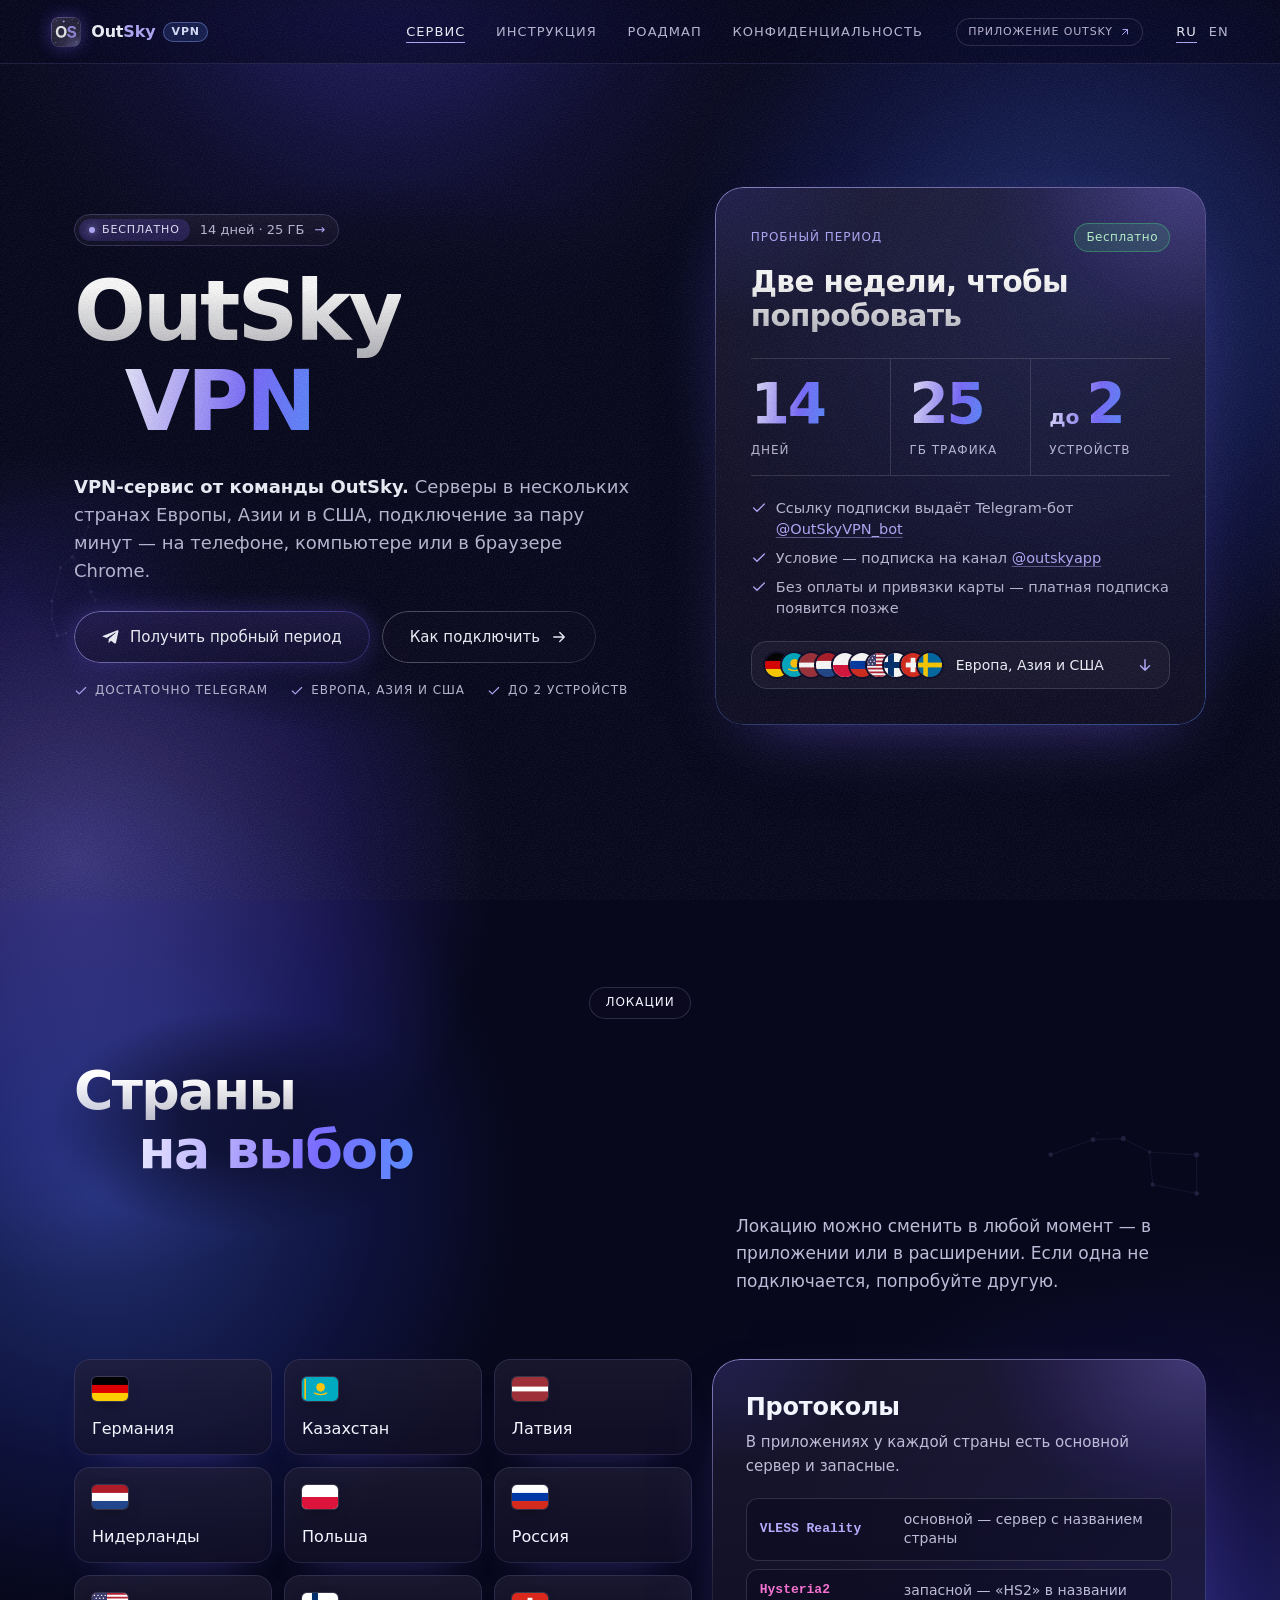
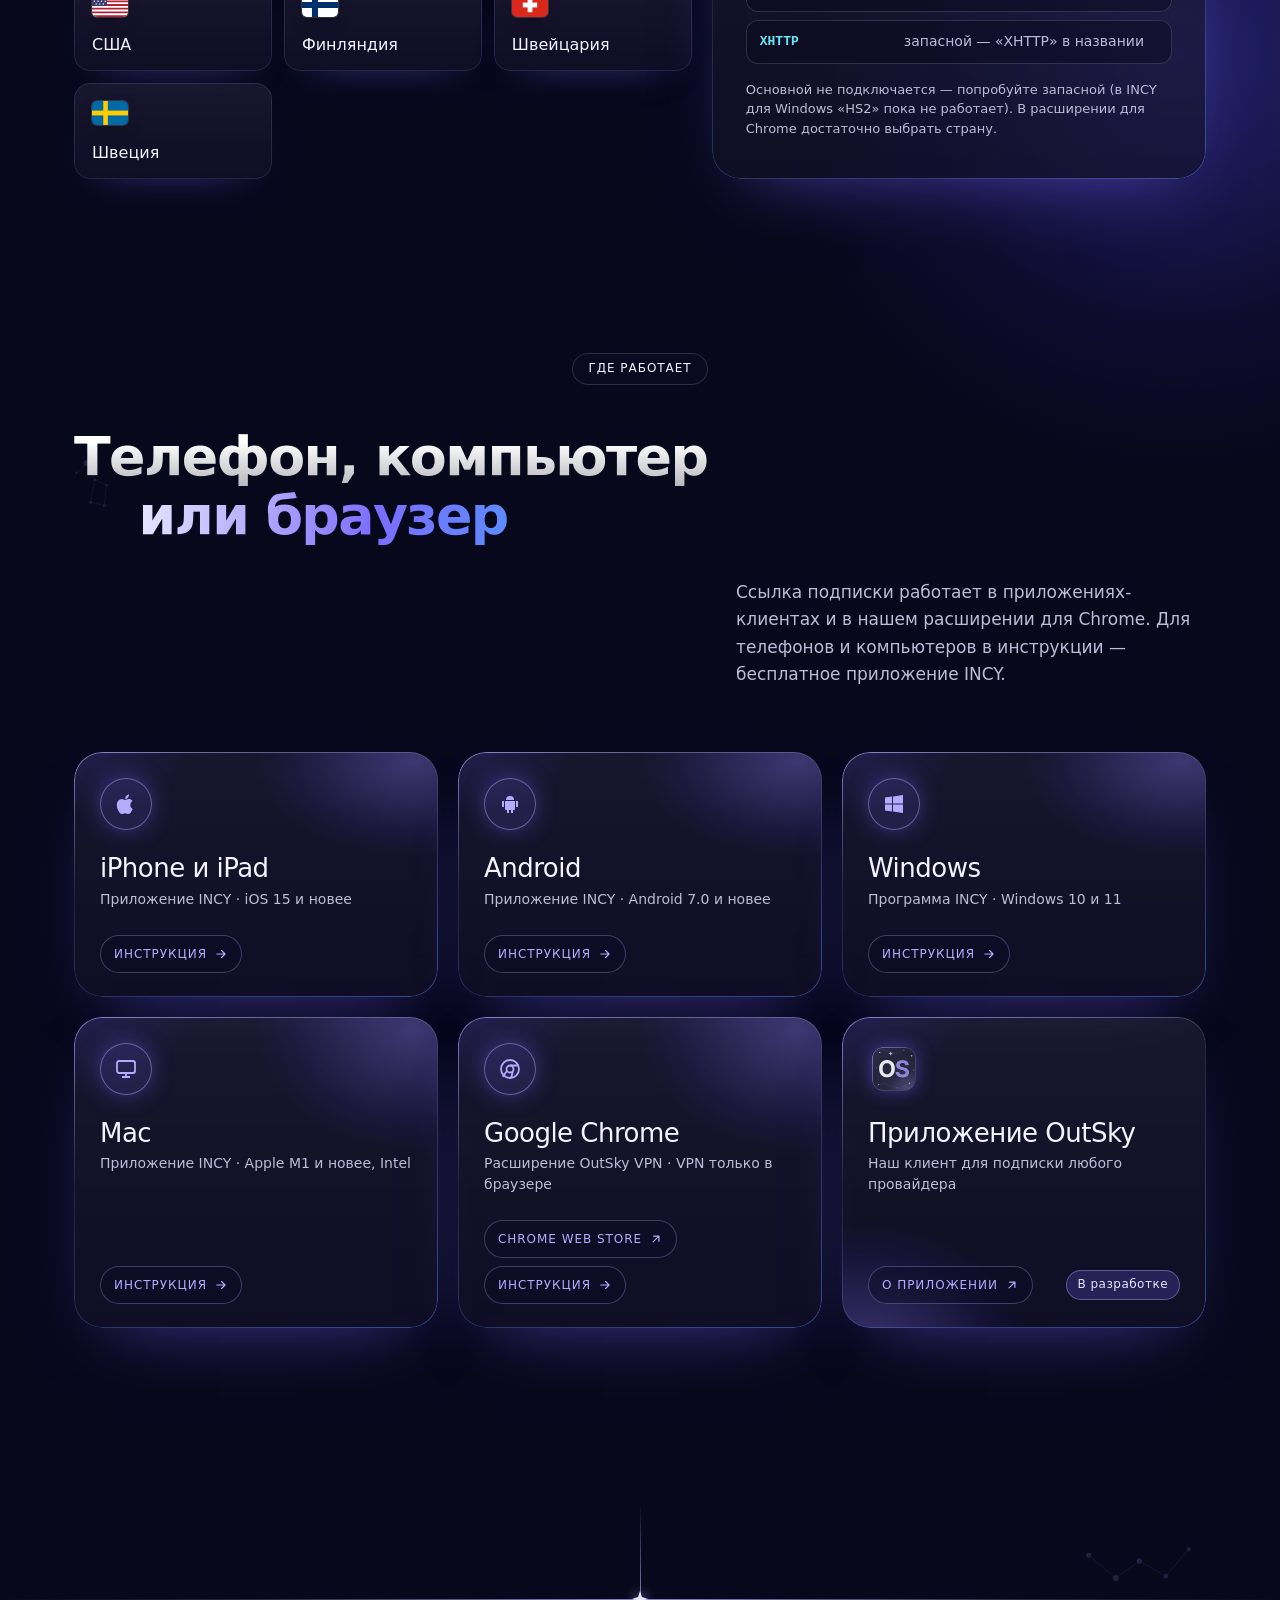
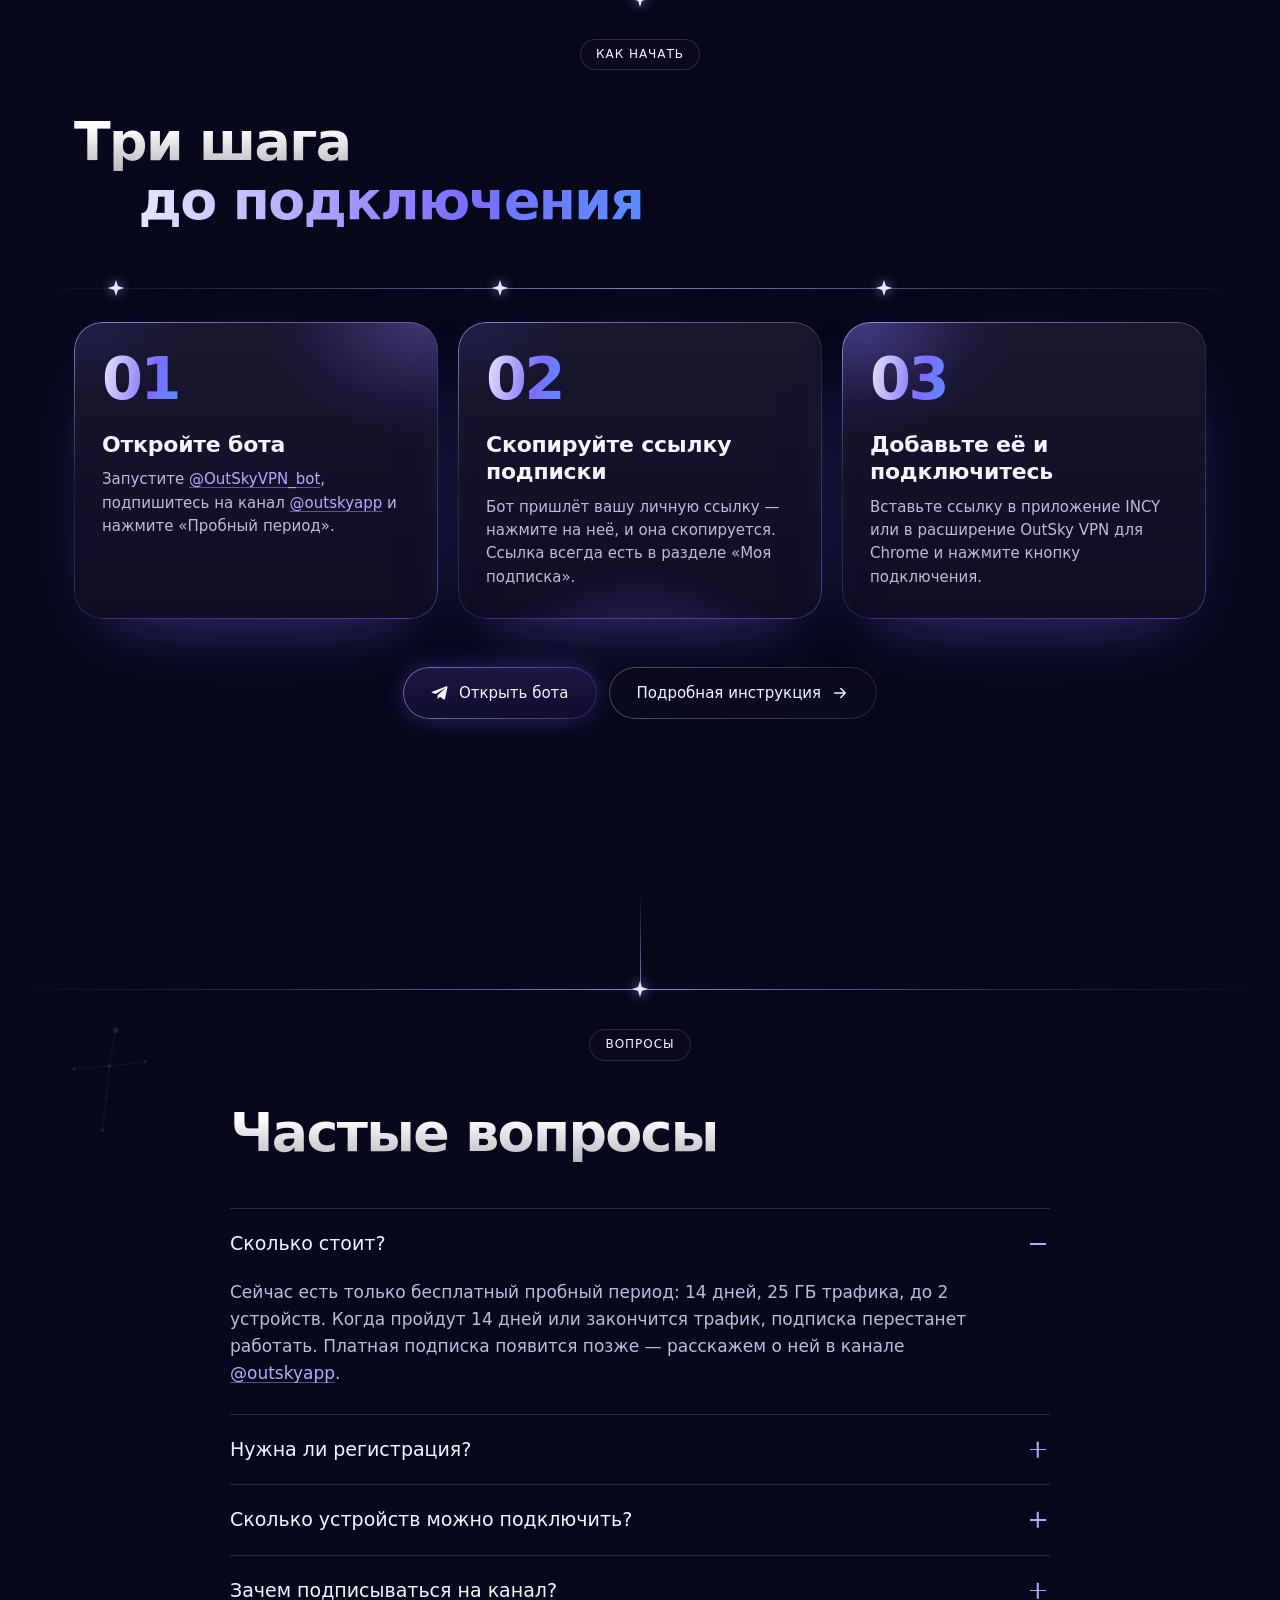
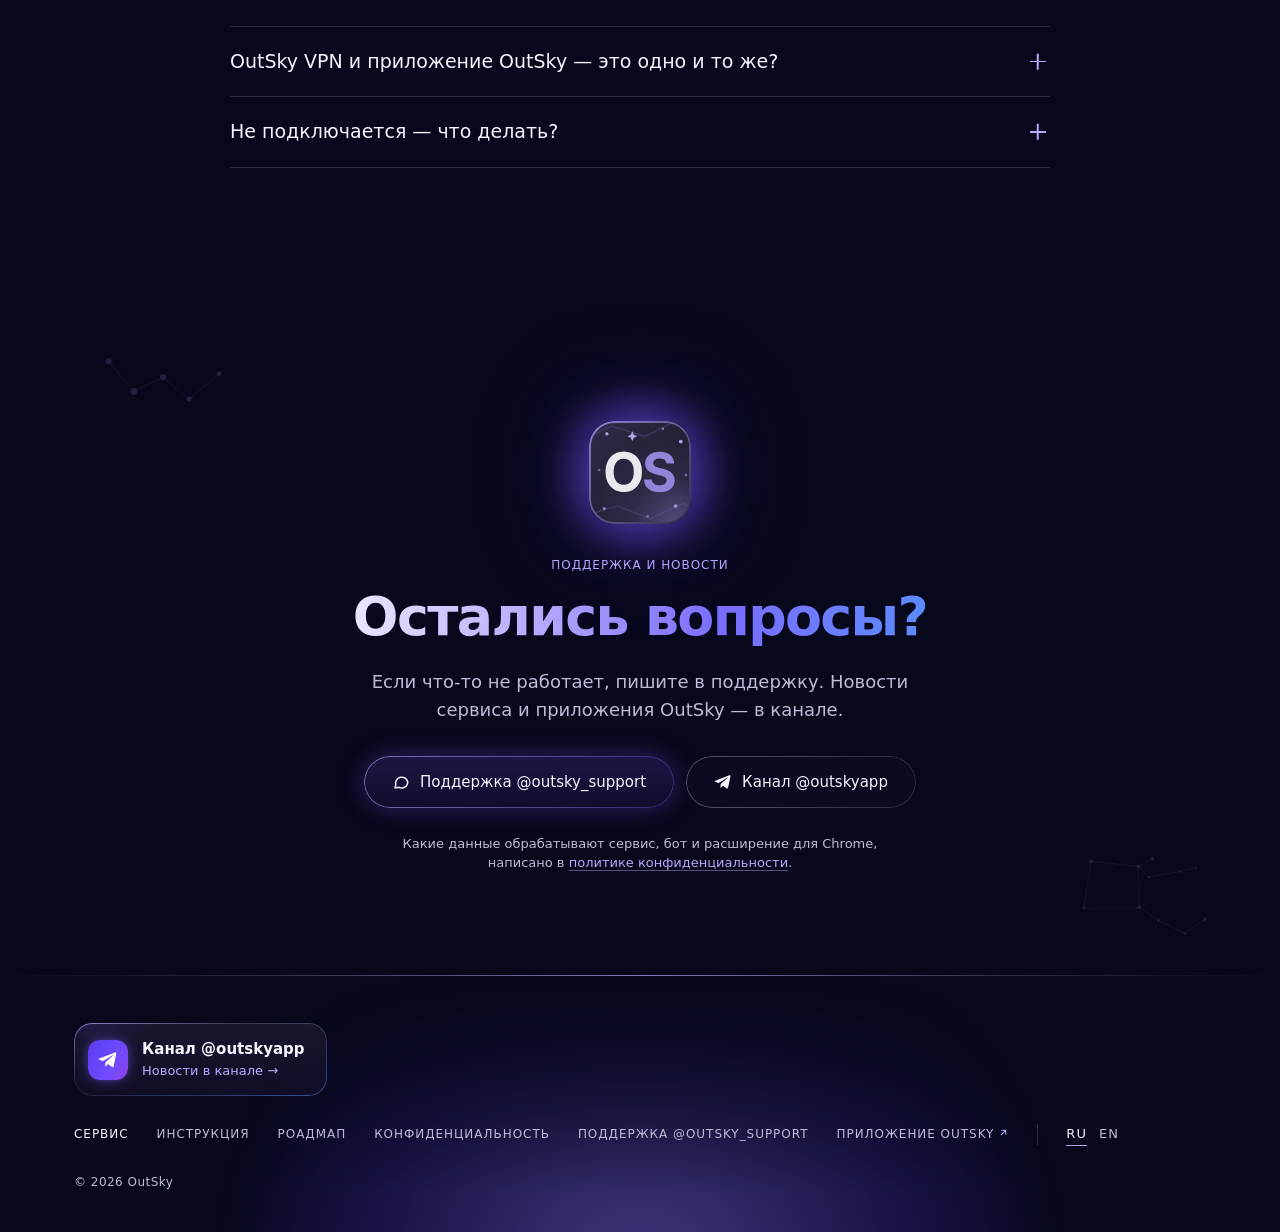
==== index.html @ 4e7a710f "Сайт OutSky VPN: сервис, инструкция, политика и роадмап Co-Authored-By: Claude Opus 5.5 <noreply@ant" ====
<!DOCTYPE html>
<html lang="ru">
<head>
<meta charset="UTF-8">
<meta name="viewport" content="width=device-width, initial-scale=1">
<title>OutSky VPN — VPN-сервис от команды OutSky</title>
<meta name="description" content="OutSky VPN — VPN-сервис от команды OutSky. Бесплатный пробный период в Telegram-боте: 14 дней, 25 ГБ, до 2 устройств. Серверы в нескольких странах Европы, Азии и в США; работает на iPhone, Android, Windows, Mac и в Chrome.">
<meta http-equiv="Content-Security-Policy" content="default-src 'self'; img-src 'self' data:; style-src 'self' 'unsafe-inline'; script-src 'self'; font-src 'self'; connect-src 'self'; base-uri 'self'; form-action 'none'">
<meta name="referrer" content="strict-origin-when-cross-origin">
<meta name="theme-color" content="#07081c">
<link rel="canonical" href="https://outsky.cc/">
<link rel="alternate" hreflang="ru" href="https://outsky.cc/">
<link rel="alternate" hreflang="en" href="https://outsky.cc/en/">
<link rel="alternate" hreflang="x-default" href="https://outsky.cc/en/">
<link rel="icon" href="/assets/img/favicon.svg" type="image/svg+xml">
<link rel="icon" href="/icon.png" type="image/png">
<link rel="apple-touch-icon" href="/icon.png">
<meta property="og:type" content="website">
<meta property="og:site_name" content="OutSky">
<meta property="og:title" content="OutSky VPN — пробный период 14 дней бесплатно">
<meta property="og:description" content="VPN-сервис от команды OutSky: серверы в нескольких странах Европы, Азии и в США; iPhone, Android, Windows, Mac и Chrome. Пробный период — в Telegram-боте.">
<meta property="og:url" content="https://outsky.cc/">
<meta property="og:image" content="https://outsky.cc/assets/img/og/og-ru.jpg">
<meta property="og:image:type" content="image/jpeg">
<meta property="og:image:width" content="1200">
<meta property="og:image:height" content="630">
<meta property="og:image:alt" content="OutSky VPN — Две недели, чтобы попробовать: 14 дней, 25 ГБ трафика, до 2 устройств">
<meta property="og:locale" content="ru_RU">
<meta property="og:locale:alternate" content="en_US">
<meta name="twitter:card" content="summary_large_image">
<link rel="preload" href="/assets/fonts/inter-cyrillic.woff2" as="font" type="font/woff2" crossorigin>
<link rel="preload" href="/assets/fonts/inter-latin.woff2" as="font" type="font/woff2" crossorigin>
<link rel="stylesheet" href="/assets/css/fonts.css">
<link rel="stylesheet" href="/assets/css/nebula.css">
<link rel="stylesheet" href="/assets/css/cc.css">
<script src="/assets/js/early.js"></script>
<script src="/assets/js/core.js" defer></script>
<script src="/assets/js/sky.js" defer></script>
<script src="/assets/js/cc.js" defer></script>
</head>
<body class="cc">
<a class="skip" href="#main">К содержимому</a>
<div class="cglow" aria-hidden="true"></div>
<div class="grain" aria-hidden="true"><i></i></div>
<!-- флаги локаций (упрощённые, декоративные) -->
<svg class="cc-sprite" aria-hidden="true" focusable="false">
  <symbol id="f-fi" viewBox="0 0 30 20"><rect width="30" height="20" fill="#fff"/><rect x="8.3" width="5" height="20" fill="#002f6c"/><rect y="7.5" width="30" height="5" fill="#002f6c"/></symbol>
  <symbol id="f-de" viewBox="0 0 30 20"><rect width="30" height="6.7" fill="#000"/><rect y="6.6" width="30" height="6.8" fill="#dd0000"/><rect y="13.3" width="30" height="6.7" fill="#ffce00"/></symbol>
  <symbol id="f-nl" viewBox="0 0 30 20"><rect width="30" height="6.7" fill="#ae1c28"/><rect y="6.6" width="30" height="6.8" fill="#fff"/><rect y="13.3" width="30" height="6.7" fill="#21468b"/></symbol>
  <symbol id="f-se" viewBox="0 0 30 20"><rect width="30" height="20" fill="#006aa7"/><rect x="9.4" width="3.8" height="20" fill="#fecc00"/><rect y="8" width="30" height="4" fill="#fecc00"/></symbol>
  <symbol id="f-lv" viewBox="0 0 30 20"><rect width="30" height="20" fill="#9e3039"/><rect y="8" width="30" height="4" fill="#fff"/></symbol>
  <symbol id="f-pl" viewBox="0 0 30 20"><rect width="30" height="20" fill="#fff"/><rect y="10" width="30" height="10" fill="#dc143c"/></symbol>
  <symbol id="f-ch" viewBox="0 0 30 20"><rect width="30" height="20" fill="#da291c"/><rect x="13" y="4" width="4" height="12" fill="#fff"/><rect x="9" y="8" width="12" height="4" fill="#fff"/></symbol>
  <symbol id="f-us" viewBox="0 0 30 20"><rect width="30" height="20" fill="#fff"/><path fill="#b22234" d="M0 0h30v1.54H0zM0 3.08h30v1.54H0zM0 6.15h30v1.54H0zM0 9.23h30v1.54H0zM0 12.31h30v1.54H0zM0 15.38h30v1.54H0zM0 18.46h30v1.54H0z"/><rect width="12.5" height="10.77" fill="#3c3b6e"/><g fill="#fff"><circle cx="2" cy="2" r=".6"/><circle cx="5" cy="2" r=".6"/><circle cx="8" cy="2" r=".6"/><circle cx="11" cy="2" r=".6"/><circle cx="3.5" cy="4.4" r=".6"/><circle cx="6.5" cy="4.4" r=".6"/><circle cx="9.5" cy="4.4" r=".6"/><circle cx="2" cy="6.8" r=".6"/><circle cx="5" cy="6.8" r=".6"/><circle cx="8" cy="6.8" r=".6"/><circle cx="11" cy="6.8" r=".6"/><circle cx="3.5" cy="9.2" r=".6"/><circle cx="6.5" cy="9.2" r=".6"/><circle cx="9.5" cy="9.2" r=".6"/></g></symbol>
  <symbol id="f-kz" viewBox="0 0 30 20"><rect width="30" height="20" fill="#00abc2"/><circle cx="15.5" cy="8.6" r="3.6" fill="#fec50c"/><path d="M10.5 13.4q5 2.6 10 0" fill="none" stroke="#fec50c" stroke-width="1.1" stroke-linecap="round"/><rect x="2" y="1.5" width="1.3" height="17" fill="#fec50c"/></symbol>
  <symbol id="f-ru" viewBox="0 0 30 20"><rect width="30" height="6.7" fill="#fff"/><rect y="6.6" width="30" height="6.8" fill="#0039a6"/><rect y="13.3" width="30" height="6.7" fill="#d52b1e"/></symbol>
</svg>

<!-- ===== шапка: знак + «OutSky VPN», страницы сервиса, ссылка на сайт приложения, язык ===== -->
<header class="hd" id="hd">
  <span class="hd-frost" aria-hidden="true"></span>
  <a class="logo" href="/" aria-label="OutSky VPN — на главную"><img class="mark" src="/assets/img/favicon.svg" alt="" width="30" height="30"><span class="word">Out<b>Sky</b><i class="cc-vpn">VPN</i></span></a>
  <nav class="hd-nav" aria-label="Главное меню">
    <a href="/" aria-current="page">Сервис</a><a href="/guide/">Инструкция</a><a href="/roadmap/">Роадмап</a><a href="/privacy.html#ru">Конфиденциальность</a>
  </nav>
  <a class="cc-app" href="https://outsky.app/">Приложение OutSky<svg viewBox="0 0 24 24" fill="none" stroke="currentColor" stroke-width="2" stroke-linecap="round" stroke-linejoin="round" aria-hidden="true"><path d="M7 17 17 7M8 7h9v9"/></svg></a>
  <div class="lang" role="group" aria-label="Язык"><a class="on" href="/" hreflang="ru" aria-current="true">RU</a><a href="/en/" hreflang="en" lang="en">EN</a></div>
  <button class="menu-btn" type="button" popovertarget="menu"><span>Меню</span><i aria-hidden="true"></i></button>
  <a class="menu-btn menu-fb" href="#links"><span>Меню</span><i aria-hidden="true"></i></a>
</header>
<nav class="menu" id="menu" popover aria-label="Меню">
  <div class="neb" aria-hidden="true"><i class="tr el"></i><i class="bl ind"></i></div>
  <ol class="menu-list">
    <li><a href="/" aria-current="page"><span class="ix" aria-hidden="true">(01)</span>Сервис</a></li>
    <li><a href="/guide/"><span class="ix" aria-hidden="true">(02)</span>Инструкция</a></li>
    <li><a href="/roadmap/"><span class="ix" aria-hidden="true">(03)</span>Роадмап</a></li>
    <li><a href="/privacy.html#ru"><span class="ix" aria-hidden="true">(04)</span>Конфиденциальность</a></li>
    <li><a href="https://outsky.app/"><span class="ix" aria-hidden="true">(05)</span>Приложение OutSky<svg class="cc-ext" viewBox="0 0 24 24" fill="none" stroke="currentColor" stroke-width="2" stroke-linecap="round" stroke-linejoin="round" aria-hidden="true"><path d="M7 17 17 7M8 7h9v9"/></svg></a></li>
  </ol>
  <div class="lang" role="group" aria-label="Язык"><a class="on" href="/" hreflang="ru" aria-current="true">RU</a><a href="/en/" hreflang="en" lang="en">EN</a></div>
</nav>

<main id="main">
<!-- Список стран — в «Локациях» (.vp-cn); флаги в карточке пробного периода (.vp-fs) — те же страны в том же порядке. -->

<!-- ===== 1. первый экран: слева текст, справа карточка пробного периода ===== -->
<section class="sec-top vp-top" data-live aria-labelledby="t-h">
  <div class="neb" aria-hidden="true"><i class="tr el"></i><i class="bl"></i><i class="tl ind"></i></div>
  <svg class="cst vp-c-per" viewBox="-4 -4 56 108" aria-hidden="true"><use href="/assets/img/constellations.svg#per"/></svg>
  <div class="wrap vp-hero">
    <div class="vp-txt">
      <div class="hole">
        <a class="tag" href="#trial"><span class="dot">Бесплатно</span><span>14 дней · 25 ГБ</span><span class="ar" aria-hidden="true">→</span></a>
        <h1 class="h1" id="t-h"><span class="ln" style="--i:0">OutSky</span> <span class="ln l2 acc" style="--i:1">VPN</span></h1>
      </div>
      <div class="hole vp-txt-b">
        <p class="lead"><b>VPN-сервис от команды OutSky.</b> Серверы в нескольких странах Европы, Азии и в США, подключение за пару минут — на телефоне, компьютере или в браузере Chrome.</p>
        <div class="ctas">
          <a class="pill pill-main" href="https://t.me/OutSkyVPN_bot"><span class="comet" aria-hidden="true"><i></i></span><svg viewBox="0 0 24 24" fill="currentColor" aria-hidden="true"><path d="M21.9 4.6 18.7 19.7c-.2 1-.9 1.3-1.8.8l-4.9-3.6-2.4 2.3c-.3.3-.5.5-1 .5l.4-5 9-8.2c.4-.4-.1-.6-.6-.2L6.3 13.3l-4.8-1.5c-1-.3-1-1 .2-1.5l18.8-7.2c.9-.3 1.6.2 1.4 1.5z"/></svg><span>Получить пробный период</span></a>
          <a class="pill pill-line" href="/guide/"><span class="comet" aria-hidden="true"><i></i></span><span>Как подключить</span><svg class="arr" viewBox="0 0 24 24" fill="none" stroke="currentColor" stroke-width="1.8" stroke-linecap="round" stroke-linejoin="round" aria-hidden="true"><path d="M5 12h14M13 6l6 6-6 6"/></svg></a>
        </div>
        <ul class="checks">
          <li><svg viewBox="0 0 24 24" fill="none" stroke="currentColor" stroke-width="2" stroke-linecap="round" stroke-linejoin="round" aria-hidden="true"><path d="M20 6 9 17l-5-5"/></svg>Достаточно Telegram</li>
          <li><svg viewBox="0 0 24 24" fill="none" stroke="currentColor" stroke-width="2" stroke-linecap="round" stroke-linejoin="round" aria-hidden="true"><path d="M20 6 9 17l-5-5"/></svg>Европа, Азия и США</li>
          <li><svg viewBox="0 0 24 24" fill="none" stroke="currentColor" stroke-width="2" stroke-linecap="round" stroke-linejoin="round" aria-hidden="true"><path d="M20 6 9 17l-5-5"/></svg>До 2 устройств</li>
        </ul>
      </div>
    </div>

    <!-- карточка пробного периода: стекло, цифры крупно, условия, флаги -->
    <section class="pane vp-trial" id="trial" aria-labelledby="trial-h">
      <div class="vp-tr-top"><span class="micro">Пробный период</span><span class="st av">Бесплатно</span></div>
      <h2 id="trial-h">Две недели, чтобы попробовать</h2>
      <div class="vp-nums">
        <div><b>14</b><span>дней</span></div>
        <div><b>25</b><span>ГБ трафика</span></div>
        <div><b><small>до </small>2</b><span>устройств</span></div>
      </div>
      <ul class="mini">
        <li><svg viewBox="0 0 24 24" fill="none" stroke="currentColor" stroke-width="2" stroke-linecap="round" aria-hidden="true"><path d="M20 6 9 17l-5-5"/></svg><span>Ссылку подписки выдаёт Telegram-бот <a href="https://t.me/OutSkyVPN_bot">@OutSkyVPN_bot</a></span></li>
        <li><svg viewBox="0 0 24 24" fill="none" stroke="currentColor" stroke-width="2" stroke-linecap="round" aria-hidden="true"><path d="M20 6 9 17l-5-5"/></svg><span>Условие — подписка на канал <a href="https://t.me/outskyapp">@outskyapp</a></span></li>
        <li><svg viewBox="0 0 24 24" fill="none" stroke="currentColor" stroke-width="2" stroke-linecap="round" aria-hidden="true"><path d="M20 6 9 17l-5-5"/></svg><span>Без оплаты и привязки карты&nbsp;— платная подписка появится позже</span></li>
      </ul>
      <a class="vp-flags" href="#locations"><span class="vp-fs" aria-hidden="true"><i><svg viewBox="0 0 30 20" preserveAspectRatio="xMidYMid slice"><use href="#f-de"/></svg></i><i><svg viewBox="0 0 30 20" preserveAspectRatio="xMidYMid slice"><use href="#f-kz"/></svg></i><i><svg viewBox="0 0 30 20" preserveAspectRatio="xMidYMid slice"><use href="#f-lv"/></svg></i><i><svg viewBox="0 0 30 20" preserveAspectRatio="xMidYMid slice"><use href="#f-nl"/></svg></i><i><svg viewBox="0 0 30 20" preserveAspectRatio="xMidYMid slice"><use href="#f-pl"/></svg></i><i><svg viewBox="0 0 30 20" preserveAspectRatio="xMidYMid slice"><use href="#f-ru"/></svg></i><i><svg viewBox="0 0 30 20" preserveAspectRatio="xMidYMid slice"><use href="#f-us"/></svg></i><i><svg viewBox="0 0 30 20" preserveAspectRatio="xMidYMid slice"><use href="#f-fi"/></svg></i><i><svg viewBox="0 0 30 20" preserveAspectRatio="xMidYMid slice"><use href="#f-ch"/></svg></i><i><svg viewBox="0 0 30 20" preserveAspectRatio="xMidYMid slice"><use href="#f-se"/></svg></i></span><span class="vp-fl-t">Европа, Азия и США</span><svg class="vp-fl-a" viewBox="0 0 24 24" fill="none" stroke="currentColor" stroke-width="2" stroke-linecap="round" stroke-linejoin="round" aria-hidden="true"><path d="M12 5v14M6 13l6 6 6-6"/></svg></a>
    </section>
  </div>
</section>

<!-- ===== 2. локации: страны стеклянными плитками, справа — протоколы ===== -->
<section class="sec vp-loc" id="locations" data-live aria-labelledby="loc-h">
  <div class="neb" aria-hidden="true"><i class="tl el"></i><i class="br ind"></i></div>
  <svg class="cst vp-c-ursa" viewBox="-6 6 156 66" aria-hidden="true"><use href="/assets/img/constellations.svg#ursa"/></svg>
  <div class="wrap sh">
    <span class="kick rv">Локации</span>
    <h2 class="h2 wr rv hole" id="loc-h"><span class="ln" style="--i:0">Страны</span> <span class="ln l2 acc" style="--i:1">на выбор</span></h2>
    <p class="sh-p rv hole">Локацию можно сменить в любой момент — в приложении или в расширении. Если одна не подключается, попробуйте другую.</p>
  </div>
  <div class="wrap vp-loc-in">
    <ul class="vp-cn" aria-label="Страны">
      <li class="rv" style="--i:0"><svg viewBox="0 0 30 20" aria-hidden="true"><use href="#f-de"/></svg>Германия</li>
      <li class="rv" style="--i:1"><svg viewBox="0 0 30 20" aria-hidden="true"><use href="#f-kz"/></svg>Казахстан</li>
      <li class="rv" style="--i:2"><svg viewBox="0 0 30 20" aria-hidden="true"><use href="#f-lv"/></svg>Латвия</li>
      <li class="rv" style="--i:3"><svg viewBox="0 0 30 20" aria-hidden="true"><use href="#f-nl"/></svg>Нидерланды</li>
      <li class="rv" style="--i:4"><svg viewBox="0 0 30 20" aria-hidden="true"><use href="#f-pl"/></svg>Польша</li>
      <li class="rv" style="--i:5"><svg viewBox="0 0 30 20" aria-hidden="true"><use href="#f-ru"/></svg>Россия</li>
      <li class="rv" style="--i:6"><svg viewBox="0 0 30 20" aria-hidden="true"><use href="#f-us"/></svg>США</li>
      <li class="rv" style="--i:7"><svg viewBox="0 0 30 20" aria-hidden="true"><use href="#f-fi"/></svg>Финляндия</li>
      <li class="rv" style="--i:8"><svg viewBox="0 0 30 20" aria-hidden="true"><use href="#f-ch"/></svg>Швейцария</li>
      <li class="rv" style="--i:9"><svg viewBox="0 0 30 20" aria-hidden="true"><use href="#f-se"/></svg>Швеция</li>
    </ul>
    <div class="pane vp-proto rv" style="--gx:90%; --gy:8%">
      <h3>Протоколы</h3>
      <p>В приложениях у каждой страны есть основной сервер и запасные.</p>
      <ul class="vp-prows">
        <li><code class="p-vl">VLESS Reality</code><span>основной — сервер с названием страны</span></li>
        <li><code class="p-hy">Hysteria2</code><span>запасной — «HS2» в названии</span></li>
        <li><code class="p-xh">XHTTP</code><span>запасной — «XHTTP» в названии</span></li>
      </ul>
      <p class="fnote">Основной не подключается — попробуйте запасной (в INCY для Windows «HS2» пока не работает). В расширении для Chrome достаточно выбрать страну.</p>
    </div>
  </div>
</section>

<!-- ===== 3. где работает: устройства стеклянными карточками (система посетителя — с меткой, cc.js) ===== -->
<section class="sec vp-dev" id="devices" data-live aria-labelledby="dev-h">
  <div class="neb" aria-hidden="true"><i class="tr"></i><i class="bl el"></i></div>
  <svg class="cst vp-c-lyra" viewBox="-6 -6 40 52" aria-hidden="true"><use href="/assets/img/constellations.svg#lyra"/></svg>
  <div class="wrap sh">
    <span class="kick rv">Где работает</span>
    <h2 class="h2 wr rv hole" id="dev-h"><span class="ln" style="--i:0">Телефон, компьютер</span> <span class="ln l2 acc" style="--i:1">или браузер</span></h2>
    <p class="sh-p rv hole">Ссылка подписки работает в приложениях-клиентах и в нашем расширении для Chrome. Для телефонов и компьютеров в инструкции — бесплатное приложение INCY.</p>
  </div>
  <div class="wrap">
    <ul class="vp-pl">
      <li class="pane rv" style="--i:0" data-os="ios"><span class="vp-pi"><svg viewBox="0 0 24 24" fill="currentColor" aria-hidden="true"><path d="M16.4 12.6c0-2.4 2-3.6 2.1-3.7-1.2-1.7-3-1.9-3.6-1.9-1.5-.2-3 .9-3.8.9-.8 0-2-.9-3.3-.9-1.7 0-3.2 1-4.1 2.5-1.8 3-.5 7.5 1.2 10 .8 1.2 1.8 2.6 3.1 2.5 1.2 0 1.7-.8 3.2-.8s1.9.8 3.2.8c1.3 0 2.2-1.2 3-2.4.9-1.4 1.3-2.7 1.3-2.8 0 0-2.4-.9-2.4-3.6zM14 5.4c.7-.8 1.1-1.9 1-3-1 0-2.1.7-2.8 1.5-.6.7-1.2 1.8-1 2.9 1.1.1 2.1-.6 2.8-1.4z"/></svg></span>
        <h3>iPhone и iPad</h3><p>Приложение INCY · iOS 15 и новее</p>
        <div class="vp-acts"><a href="/guide/#iphone">Инструкция<svg viewBox="0 0 24 24" fill="none" stroke="currentColor" stroke-width="2" stroke-linecap="round" stroke-linejoin="round" aria-hidden="true"><path d="M5 12h14M13 6l6 6-6 6"/></svg></a></div></li>
      <li class="pane rv" style="--i:1" data-os="android"><span class="vp-pi"><svg viewBox="0 0 24 24" fill="currentColor" aria-hidden="true"><path d="M7 9h10v8a1 1 0 0 1-1 1h-1v3h-2v-3h-2v3H9v-3H8a1 1 0 0 1-1-1zM4 9h2v6H4zm14 0h2v6h-2zM8 8a4 4 0 0 1 8 0z"/></svg></span>
        <h3>Android</h3><p>Приложение INCY · Android 7.0 и новее</p>
        <div class="vp-acts"><a href="/guide/#android">Инструкция<svg viewBox="0 0 24 24" fill="none" stroke="currentColor" stroke-width="2" stroke-linecap="round" stroke-linejoin="round" aria-hidden="true"><path d="M5 12h14M13 6l6 6-6 6"/></svg></a></div></li>
      <li class="pane rv" style="--i:2" data-os="windows"><span class="vp-pi"><svg viewBox="0 0 24 24" fill="currentColor" aria-hidden="true"><path d="M3 5.5 10 4.5v7H3zM11 4.4 21 3v8.5H11zM3 12.5h7v7l-7-1zM11 12.5h10V21l-10-1.4z"/></svg></span>
        <h3>Windows</h3><p>Программа INCY · Windows 10 и 11</p>
        <div class="vp-acts"><a href="/guide/#windows">Инструкция<svg viewBox="0 0 24 24" fill="none" stroke="currentColor" stroke-width="2" stroke-linecap="round" stroke-linejoin="round" aria-hidden="true"><path d="M5 12h14M13 6l6 6-6 6"/></svg></a></div></li>
      <li class="pane rv" style="--i:3" data-os="mac"><span class="vp-pi"><svg viewBox="0 0 24 24" fill="none" stroke="currentColor" stroke-width="1.8" aria-hidden="true"><rect x="3" y="4" width="18" height="12" rx="2"/><path d="M8 20h8M12 16v4"/></svg></span>
        <h3>Mac</h3><p>Приложение INCY · Apple M1 и новее, Intel</p>
        <div class="vp-acts"><a href="/guide/#mac">Инструкция<svg viewBox="0 0 24 24" fill="none" stroke="currentColor" stroke-width="2" stroke-linecap="round" stroke-linejoin="round" aria-hidden="true"><path d="M5 12h14M13 6l6 6-6 6"/></svg></a></div></li>
      <li class="pane rv" style="--i:4" data-os="browser"><span class="vp-pi"><svg viewBox="0 0 24 24" fill="none" stroke="currentColor" stroke-width="1.8" aria-hidden="true"><circle cx="12" cy="12" r="9"/><circle cx="12" cy="12" r="3.5"/><path d="M12 8.5h8.5M9 14l-4.3 5.6M15 14l-1.8 6.6"/></svg></span>
        <h3>Google Chrome</h3><p>Расширение OutSky VPN · VPN только в браузере</p>
        <div class="vp-acts"><a href="https://chromewebstore.google.com/detail/outsky-vpn/aacogocimaopagjjfhgmaefgbcmbjhci">Chrome Web Store<svg viewBox="0 0 24 24" fill="none" stroke="currentColor" stroke-width="2" stroke-linecap="round" stroke-linejoin="round" aria-hidden="true"><path d="M7 17 17 7M8 7h9v9"/></svg></a><a href="/guide/#chrome">Инструкция<svg viewBox="0 0 24 24" fill="none" stroke="currentColor" stroke-width="2" stroke-linecap="round" stroke-linejoin="round" aria-hidden="true"><path d="M5 12h14M13 6l6 6-6 6"/></svg></a></div></li>
      <li class="pane rv vp-osk" style="--i:5; --gx:14%; --gy:96%"><span class="vp-pi vp-pi-osk" aria-hidden="true"><img src="/assets/img/favicon.svg" alt="" width="44" height="44"></span>
        <h3>Приложение OutSky</h3><p>Наш клиент для подписки любого провайдера</p>
        <div class="vp-acts"><a href="https://outsky.app/">О приложении<svg viewBox="0 0 24 24" fill="none" stroke="currentColor" stroke-width="2" stroke-linecap="round" stroke-linejoin="round" aria-hidden="true"><path d="M7 17 17 7M8 7h9v9"/></svg></a><span class="st dev">В разработке</span></div></li>
    </ul>
  </div>
</section>

<!-- ===== 4. как начать: три шага по «линии горизонта» со звёздами ===== -->
<section class="sec vp-start" id="start" data-live aria-labelledby="st-h">
  <div class="neb" aria-hidden="true"><i class="tl ind"></i><i class="br el"></i></div>
  <div class="ritual rv" aria-hidden="true"><i class="r-v"></i><i class="r-h"></i><svg class="r-star" viewBox="0 0 16 16"><path d="M8 0l1.9 6.1L16 8l-6.1 1.9L8 16l-1.9-6.1L0 8l6.1-1.9z"/></svg></div>
  <svg class="cst vp-c-cass" viewBox="-6 2 92 40" aria-hidden="true"><use href="/assets/img/constellations.svg#cass"/></svg>
  <div class="wrap sh">
    <span class="kick rv">Как начать</span>
    <h2 class="h2 wr rv hole" id="st-h"><span class="ln" style="--i:0">Три шага</span> <span class="ln l2 acc" style="--i:1">до подключения</span></h2>
  </div>
  <div class="wrap">
    <ol class="vp-steps">
      <li class="rv" style="--i:0"><svg class="vp-star" viewBox="0 0 16 16" aria-hidden="true"><path d="M8 0l1.9 6.1L16 8l-6.1 1.9L8 16l-1.9-6.1L0 8l6.1-1.9z"/></svg>
        <div class="pane" style="--gx:88%; --gy:8%"><span class="vp-sn" aria-hidden="true">01</span><h3>Откройте бота</h3>
        <p>Запустите <a href="https://t.me/OutSkyVPN_bot">@OutSkyVPN_bot</a>, подпишитесь на канал <a href="https://t.me/outskyapp">@outskyapp</a> и нажмите «Пробный период».</p></div></li>
      <li class="rv" style="--i:1"><svg class="vp-star" viewBox="0 0 16 16" aria-hidden="true"><path d="M8 0l1.9 6.1L16 8l-6.1 1.9L8 16l-1.9-6.1L0 8l6.1-1.9z"/></svg>
        <div class="pane" style="--gx:50%; --gy:108%"><span class="vp-sn" aria-hidden="true">02</span><h3>Скопируйте ссылку подписки</h3>
        <p>Бот пришлёт вашу личную ссылку — нажмите на неё, и она скопируется. Ссылка всегда есть в разделе «Моя подписка».</p></div></li>
      <li class="rv" style="--i:2"><svg class="vp-star" viewBox="0 0 16 16" aria-hidden="true"><path d="M8 0l1.9 6.1L16 8l-6.1 1.9L8 16l-1.9-6.1L0 8l6.1-1.9z"/></svg>
        <div class="pane" style="--gx:12%; --gy:8%"><span class="vp-sn" aria-hidden="true">03</span><h3>Добавьте её и подключитесь</h3>
        <p>Вставьте ссылку в приложение INCY или в расширение OutSky VPN для Chrome и нажмите кнопку подключения.</p></div></li>
    </ol>
    <div class="ctas vp-st-cta rv">
      <a class="pill pill-main" href="https://t.me/OutSkyVPN_bot"><span class="comet" aria-hidden="true"><i></i></span><svg viewBox="0 0 24 24" fill="currentColor" aria-hidden="true"><path d="M21.9 4.6 18.7 19.7c-.2 1-.9 1.3-1.8.8l-4.9-3.6-2.4 2.3c-.3.3-.5.5-1 .5l.4-5 9-8.2c.4-.4-.1-.6-.6-.2L6.3 13.3l-4.8-1.5c-1-.3-1-1 .2-1.5l18.8-7.2c.9-.3 1.6.2 1.4 1.5z"/></svg><span>Открыть бота</span></a>
      <a class="pill pill-line" href="/guide/"><span class="comet" aria-hidden="true"><i></i></span><span>Подробная инструкция</span><svg class="arr" viewBox="0 0 24 24" fill="none" stroke="currentColor" stroke-width="1.8" stroke-linecap="round" stroke-linejoin="round" aria-hidden="true"><path d="M5 12h14M13 6l6 6-6 6"/></svg></a>
    </div>
  </div>
</section>

<!-- ===== 5. вопросы ===== -->
<section class="sec faq" id="faq" data-live aria-labelledby="q-h">
  <div class="neb" aria-hidden="true"><i class="bl"></i><i class="tr el"></i></div>
  <div class="ritual rv" aria-hidden="true"><i class="r-v"></i><i class="r-h"></i><svg class="r-star" viewBox="0 0 16 16"><path d="M8 0l1.9 6.1L16 8l-6.1 1.9L8 16l-1.9-6.1L0 8l6.1-1.9z"/></svg></div>
  <svg class="cst c-cygnus" viewBox="-4 -6 86 104" aria-hidden="true"><use href="/assets/img/constellations.svg#cygnus"/></svg>
  <svg class="cst c-dra" viewBox="-4 -4 128 118" aria-hidden="true"><use href="/assets/img/constellations.svg#dra"/></svg>
  <div class="wrap faq-in">
    <span class="kick rv">Вопросы</span>
    <h2 class="h2 wr rv hole" id="q-h"><span class="ln" style="--i:0">Частые вопросы</span></h2>
    <div class="faq-list">
      <details open><summary>Сколько стоит?</summary><p>Сейчас есть только бесплатный пробный период: 14 дней, 25 ГБ трафика, до 2 устройств. Когда пройдут 14 дней или закончится трафик, подписка перестанет работать. Платная подписка появится позже — расскажем о ней в канале <a href="https://t.me/outskyapp">@outskyapp</a>.</p></details>
      <details><summary>Нужна ли регистрация?</summary><p>Отдельная регистрация не нужна — достаточно Telegram. Ссылку подписки выдаёт бот <a href="https://t.me/OutSkyVPN_bot">@OutSkyVPN_bot</a>.</p></details>
      <details><summary>Сколько устройств можно подключить?</summary><p>До двух — например, телефон и компьютер. Каждое VPN-приложение на устройстве считается отдельно. На пробном периоде подписка работает только в VPN-приложениях, которые передают идентификатор устройства, — например, INCY и Happ. Освободить место можно в боте («Моя подписка» → «Устройства», сброс — раз в сутки) или через <a href="https://t.me/outsky_support">@outsky_support</a>.</p></details>
      <details><summary>Зачем подписываться на канал?</summary><p>Это условие пробного периода. В канале <a href="https://t.me/outskyapp">@outskyapp</a> — новости сервиса и приложения OutSky.</p></details>
      <details><summary>OutSky VPN и приложение OutSky — это одно и то же?</summary><p>Нет. OutSky VPN — сервис: серверы и подписка. Приложение OutSky — отдельный бесплатный клиент для подписки любого провайдера, оно в разработке. Пользоваться сервисом можно уже сейчас — через INCY или расширение для Chrome.</p></details>
      <details><summary>Не подключается — что делать?</summary><p>Выберите другой сервер или локацию. Не помогло — напишите в поддержку <a href="https://t.me/outsky_support">@outsky_support</a>: какое у вас устройство и что видно на экране, лучше со скриншотом.</p></details>
    </div>
  </div>
</section>

<!-- ===== 6. финал: поддержка и новости (знак, заголовок, две пилюли) ===== -->
<section class="fin vp-fin" id="support" data-live aria-labelledby="sup-h">
  <div class="neb" aria-hidden="true"><i class="bl ind"></i><i class="bc el"></i><i class="br"></i></div>
  <svg class="cst c-cass2" viewBox="-6 2 92 40" aria-hidden="true"><use href="/assets/img/constellations.svg#cass"/></svg>
  <svg class="cst c-peg" viewBox="-4 -4 128 87" aria-hidden="true"><use href="/assets/img/constellations.svg#peg"/></svg>
  <div class="wrap">
    <span class="fin-mark rv" aria-hidden="true"><img src="/assets/img/favicon.svg" alt="" width="132" height="132"></span>
    <p class="micro rv vp-fin-k">Поддержка и новости</p>
    <h2 class="h2 wr rv" id="sup-h"><span class="ln acc" style="--i:0">Остались вопросы?</span></h2>
    <p class="vp-fin-p rv">Если что-то не работает, пишите в поддержку. Новости сервиса и приложения OutSky — в канале.</p>
    <div class="ctas rv">
      <a class="pill pill-main" href="https://t.me/outsky_support"><span class="comet" aria-hidden="true"><i></i></span><svg viewBox="0 0 24 24" fill="none" stroke="currentColor" stroke-width="2" stroke-linecap="round" stroke-linejoin="round" aria-hidden="true"><path d="M21 12a8 8 0 0 1-11.6 7.1L4 20l1-4.6A8 8 0 1 1 21 12z"/></svg><span>Поддержка @outsky_support</span></a>
      <a class="pill pill-line" href="https://t.me/outskyapp"><span class="comet" aria-hidden="true"><i></i></span><svg viewBox="0 0 24 24" fill="currentColor" aria-hidden="true"><path d="M21.9 4.6 18.7 19.7c-.2 1-.9 1.3-1.8.8l-4.9-3.6-2.4 2.3c-.3.3-.5.5-1 .5l.4-5 9-8.2c.4-.4-.1-.6-.6-.2L6.3 13.3l-4.8-1.5c-1-.3-1-1 .2-1.5l18.8-7.2c.9-.3 1.6.2 1.4 1.5z"/></svg><span>Канал @outskyapp</span></a>
    </div>
    <p class="fnote rv vp-fin-n">Какие данные обрабатывают сервис, бот и расширение для Chrome, написано в <a href="/privacy.html#ru">политике конфиденциальности</a>.</p>
  </div>
</section>
</main>

<footer class="ft" id="links">
  <div class="neb" aria-hidden="true"><i class="bc"></i></div>
  <div class="wrap ft-in">
    <a class="tg-card pane" href="https://t.me/outskyapp"><span class="ic" aria-hidden="true"><svg viewBox="0 0 24 24" fill="currentColor"><path d="M21.9 4.6 18.7 19.7c-.2 1-.9 1.3-1.8.8l-4.9-3.6-2.4 2.3c-.3.3-.5.5-1 .5l.4-5 9-8.2c.4-.4-.1-.6-.6-.2L6.3 13.3l-4.8-1.5c-1-.3-1-1 .2-1.5l18.8-7.2c.9-.3 1.6.2 1.4 1.5z"/></svg></span><span><b>Канал @outskyapp</b><small>Новости в канале →</small></span></a>
    <div class="ft-row">
      <nav class="ft-nav" aria-label="Ссылки"><a href="/" aria-current="page">Сервис</a><a href="/guide/">Инструкция</a><a href="/roadmap/">Роадмап</a><a href="/privacy.html#ru">Конфиденциальность</a><a href="https://t.me/outsky_support">Поддержка @outsky_support</a><a href="https://outsky.app/">Приложение OutSky<svg viewBox="0 0 24 24" fill="none" stroke="currentColor" stroke-width="2.2" stroke-linecap="round" stroke-linejoin="round" aria-hidden="true"><path d="M7 17 17 7M8 7h9v9"/></svg></a></nav>
      <div class="lang ft-lang" role="group" aria-label="Язык"><a class="on" href="/" hreflang="ru" aria-current="true">RU</a><a href="/en/" hreflang="en" lang="en">EN</a></div>
    </div>
    <div class="ft-c">© 2026 OutSky</div>
  </div>
</footer>
</body>
</html>
---- assets/css/fonts.css ----
/* cyrillic-ext */
@font-face {
  font-family: 'Inter';
  font-style: normal;
  font-weight: 300 800;
  font-display: swap;
  src: url(../fonts/inter-cyrillic-ext.woff2) format('woff2');
  unicode-range: U+0460-052F, U+1C80-1C8A, U+20B4, U+2DE0-2DFF, U+A640-A69F, U+FE2E-FE2F;
}
/* cyrillic */
@font-face {
  font-family: 'Inter';
  font-style: normal;
  font-weight: 300 800;
  font-display: swap;
  src: url(../fonts/inter-cyrillic.woff2) format('woff2');
  unicode-range: U+0301, U+0400-045F, U+0490-0491, U+04B0-04B1, U+2116;
}
/* latin-ext */
@font-face {
  font-family: 'Inter';
  font-style: normal;
  font-weight: 300 800;
  font-display: swap;
  src: url(../fonts/inter-latin-ext.woff2) format('woff2');
  unicode-range: U+0100-02BA, U+02BD-02C5, U+02C7-02CC, U+02CE-02D7, U+02DD-02FF, U+0304, U+0308, U+0329, U+1D00-1DBF, U+1E00-1E9F, U+1EF2-1EFF, U+2020, U+20A0-20AB, U+20AD-20C4, U+2113, U+2C60-2C7F, U+A720-A7FF;
}
/* latin */
@font-face {
  font-family: 'Inter';
  font-style: normal;
  font-weight: 300 800;
  font-display: swap;
  src: url(../fonts/inter-latin.woff2) format('woff2');
  unicode-range: U+0000-00FF, U+0131, U+0152-0153, U+02BB-02BC, U+02C6, U+02DA, U+02DC, U+0304, U+0308, U+0329, U+2000-206F, U+20AC, U+2122, U+2191, U+2193, U+2212, U+2215, U+FEFF, U+FFFD;
}
---- assets/css/nebula.css ----
/* outsky.app — общая основа страниц в концепции «Туманность»: токены, база и типографика, фон (зерно, свечение у курсора,
   созвездия, туманности), стекло, пилюли, метки, шапка и меню, заголовки секций, FAQ, финал и подвал, режимы.
   Порядок подключения: fonts.css → nebula.css → (app-ui.css — только где есть макет приложения) → CSS страницы (home.css у главной).
   Шрифт Inter — /assets/css/fonts.css (начертания 300–800). Поведение — core.js и sky.js. */
:root{
  --ok:#4ADE80; --warn:#FACC15; --err:#F87171;
  --r-sm:12px; --r-md:16px; --r-xl:28px; --r-pill:999px;
  --wrap:1180px; --gutter:clamp(16px,4vw,24px); --sec-y:clamp(96px,11vw,160px); --header-h:64px;
  --z-header:50; --z-grain:60; --z-menu:100;
  --e-out:cubic-bezier(.17,.25,.30,1);    /* появления */
  --e-mech:cubic-bezier(.7,0,.3,1);       /* переключатели */
  --e-expo:cubic-bezier(.16,1,.3,1);      /* вход сцены */
  --e-film:cubic-bezier(.2,.7,.2,1);      /* «кино»: проявления 1.0–1.4s */
  --d-xs:.15s; --d-s:.3s; --d-m:.5s; --d-l:.8s; --st-card:.06s;
  --font:"Inter","Inter Fallback",system-ui,-apple-system,"Segoe UI",sans-serif;
  --mono:ui-monospace,"Cascadia Code","SF Mono",Consolas,monospace;   /* своего моно-файла нет — системный */
  --ink:#07081C; --text:#F3F5FE; --text-2:#BEBBD8; --hair:rgb(255 255 255/.14); --lav:#B5ABFC; --violet:#7B61FF;
  --grad-text:linear-gradient(100deg,#e7e5fe 0%,#b5abfc 35%,#7b61ff 70%,#a24bf0 100%);   /* акцентная строка */
  --grad-glass:linear-gradient(#fff 22.5%,rgb(255 255 255/.7));                           /* «стеклянная» строка */
  --hg:clamp(16px,4vw,56px);                 /* поля первого экрана и шапки */
  --glass:linear-gradient(rgb(255 255 255/.06),rgb(255 255 255/.02)),rgb(13 11 36/.62);
  --edge:linear-gradient(160deg,rgb(181 171 252/.7),rgb(255 255 255/.07) 38%,rgb(123 97 255/.5));
  --mask-ring:linear-gradient(#000 0 0) content-box,linear-gradient(#000 0 0);
}
/* против CLS при подмене шрифта (на Android Arial нет — там системный фолбэк) */
@font-face{ font-family:"Inter Fallback"; src:local("Arial"); size-adjust:107.4%; ascent-override:90.2%; descent-override:22.48%; line-gap-override:0% }

*,*::before,*::after{box-sizing:border-box}
html{-webkit-text-size-adjust:100%; text-size-adjust:100%; background:var(--ink); color-scheme:dark}
body{margin:0; font-family:var(--font); -webkit-font-smoothing:antialiased; overflow-x:clip; background:var(--ink); color:var(--text); font-size:17px; line-height:1.6}
img,svg{max-width:100%}
a{color:inherit}
button{font:inherit; color:inherit}
:focus-visible{outline:2px solid #B5ABFC; outline-offset:3px}
::selection{background:rgb(123 97 255/.45); color:#fff}
/* «К содержимому» (и «Пропустить» перед закреплённой колодой главной) — видны только в фокусе */
.skip{position:absolute; left:var(--gutter); top:8px; z-index:var(--z-menu); padding:10px 16px; border-radius:var(--r-pill);
  background:#120D2B; color:#F3F5FE; text-decoration:none; transform:translateY(-200%)}
.skip:focus{transform:none}
.wrap{max-width:var(--wrap); margin:0 auto; padding:0 var(--gutter)}
.sec{position:relative; isolation:isolate; overflow-x:clip; padding:calc(var(--sec-y) * .62) 0}   /* clip не ломает sticky */
/* первый экран внутренней страницы: отступ под закреплённую шапку, как у .hero главной (home.css) */
.sec-top{position:relative; isolation:isolate; overflow-x:clip; padding:calc(var(--header-h) + clamp(18px,4.2vh,44px)) 0 clamp(56px,7vw,96px)}

/* появления: начальные «скрытые» состояния — только с JS, без ?shot и без reduced-motion (core.js ставит .is-in) */
@media (prefers-reduced-motion:no-preference){
  html.js:not(.shot) .rv{opacity:0; transform:translateY(16px); transition:opacity var(--d-l) var(--e-out), transform var(--d-l) var(--e-out); transition-delay:calc(var(--i,0) * var(--st-card))}
  html.js:not(.shot) .rv.is-in{opacity:1; transform:none}
}
/* закреплённые сцены (core.js, [data-track]): только с html.pin (≥1100×680, JS, без RM и ?shot) — иначе обычный поток */
html:not(.pin) [data-track]{height:auto !important}
html:not(.pin) [data-track] > .pin-frame{position:static; height:auto}

/* зерно: SVG feTurbulence поверх всего, еле заметное; тайл сдвигается раз в .4 с — только мышь и ≥981px */
.grain{position:fixed; inset:0; z-index:var(--z-grain); pointer-events:none; overflow:hidden}
.grain i{position:absolute; inset:-64px; opacity:.065; mix-blend-mode:lighten;
  background:url("data:image/svg+xml,%3Csvg xmlns='http://www.w3.org/2000/svg' width='128' height='128'%3E%3Cfilter id='n' color-interpolation-filters='sRGB'%3E%3CfeTurbulence type='fractalNoise' baseFrequency='.85' numOctaves='2' stitchTiles='stitch'/%3E%3CfeColorMatrix values='1.6 0 0 0 -.55 1.6 0 0 0 -.55 1.6 0 0 0 -.55 0 0 0 0 1'/%3E%3C/filter%3E%3Crect width='128' height='128' filter='url(%23n)'/%3E%3C/svg%3E") 0 0/128px 128px}
@media (prefers-reduced-motion:no-preference) and (hover:hover) and (pointer:fine) and (min-width:981px){
  html.js:not(.shot) .grain i{animation:grain-calm 1.6s steps(1,end) infinite}
}
@keyframes grain-calm{0%{transform:translate(0,0)} 25%{transform:translate(-23px,17px)} 50%{transform:translate(31px,-9px)} 75%{transform:translate(-11px,-29px)}}
@media (max-width:980px){ .grain i{mix-blend-mode:normal; opacity:.028} }
@media (max-width:420px){ .grain{display:none} }

/* свечение у курсора: один слой под секциями (туманности и «дыры» его приглушают), двигается только transform; включает sky.js (html.cg) */
.cglow{display:none; position:fixed; left:0; top:0; z-index:0; width:960px; height:960px; margin:-480px 0 0 -480px; border-radius:50%; pointer-events:none; opacity:0;
  background:radial-gradient(closest-side,rgb(141 66 232/.19),rgb(123 97 255/.1) 18%,rgb(123 97 255/.045) 44%,rgb(123 97 255/.016) 70%,transparent);
  visibility:hidden; transition:opacity .6s var(--e-out),visibility 0s .6s; will-change:transform}
@media (hover:hover) and (pointer:fine) and (prefers-reduced-motion:no-preference){ html.cg:not(.shot) .cglow{display:block} }
.cglow.on{opacity:1; visibility:visible; transition:opacity .6s var(--e-out)}

/* созвездия на фоне (/assets/img/constellations.svg): еле видимые, только в пустых полях (не под текстом и кнопками),
   не больше двух на экран 1440×900. По умолчанию скрыты: место, размер, поворот, яркость и ширины, с которых видно, —
   класс места на странице (здесь — для FAQ и финала, остальные главной — в home.css) */
.cst{position:absolute; z-index:-1; pointer-events:none; color:#B5ABFC; opacity:.16; overflow:visible; height:auto; display:none}
.c-cygnus{left:calc((100% - 868px) / 4 - 46px); top:20%; width:92px; rotate:10deg; opacity:.15}        /* FAQ: посреди левого поля, ниже линии-горизонта (Лебедь) */
.c-dra{right:calc((100% - 868px) / 4 - 65px); top:52%; width:130px; rotate:-6deg; opacity:.14}         /* FAQ: посреди правого поля (Дракон) */
.c-cass2{left:7%; top:clamp(24px,8vw,120px); width:clamp(96px,10vw,140px); rotate:5deg; opacity:.15}    /* финал: верхнее поле слева */
.c-peg{right:6%; bottom:clamp(20px,3vw,40px); width:clamp(110px,10vw,150px); rotate:-4deg; opacity:.14} /* финал: низ справа, над горизонтом (Пегас) */
.c-cass2{display:block}
@media (min-width:700px){ .c-peg{display:block} }
@media (min-width:1240px){ .c-cygnus{display:block} }
@media (min-width:1320px){ .c-dra{display:block} }

/* туманности: пятна не режутся по высоте секции — свет перетекает без полос; низ режет main{overflow:clip} (sticky работает) */
main{overflow:clip}
.neb{position:absolute; inset:0; overflow-x:clip; z-index:-1; pointer-events:none}
.neb i{position:absolute; width:clamp(560px,88vw,1300px); aspect-ratio:1; border-radius:50%; translate:-50% -50%;
  background:radial-gradient(closest-side,rgb(142 123 255/.42),rgb(75 54 201/.24) 48%,transparent 74%)}
.neb i.ind{background:radial-gradient(closest-side,rgb(74 70 216/.44),rgb(31 23 96/.28) 48%,transparent 74%)}
.neb i.mag{background:radial-gradient(closest-side,rgb(141 66 232/.38),rgb(91 59 239/.2) 48%,transparent 74%)}   /* пурпур края залитой кнопки приложения */
.neb .tr{left:86%; top:16%} .neb .tl{left:12%; top:16%} .neb .br{left:88%; top:84%} .neb .bl{left:10%; top:84%}
.neb .bc{left:50%; top:96%; width:70vw} .neb .tr2{left:62%; top:4%; width:52vw}
/* свет разгорается при входе */
@media (prefers-reduced-motion:no-preference){
  html.js:not(.shot) [data-live] > .neb i{opacity:0; transition:opacity 1.6s var(--e-out)}
  html.js:not(.shot) [data-live].is-live > .neb i{opacity:1}
}
/* дрейф: ≥980px, .is-live */
@media (prefers-reduced-motion:no-preference) and (min-width:980px){
  html.js:not(.shot) .is-live > .neb i{animation:drift 34s ease-in-out infinite alternate}
  html.js:not(.shot) .is-live > .neb i:nth-child(2){animation-duration:40s; animation-delay:-14s}
  html.js:not(.shot) .is-live > .neb i:nth-child(3){animation:none}
}
@keyframes drift{from{transform:translate(-3vw,-2vh) scale(1)} to{transform:translate(3vw,2vh) scale(1.06)}}
@media (max-width:980px){ .neb i{width:140vw} .neb i:nth-child(3){display:none} }

/* «дыра»: под абзацем свет ≤ .30 */
.hole{position:relative; isolation:isolate}
.hole::before{content:""; position:absolute; inset:-16% -10%; z-index:-1; pointer-events:none;
  background:radial-gradient(closest-side,rgb(7 8 28/.82) 40%,transparent)}

/* стекло */
.pane{position:relative; isolation:isolate; overflow:hidden; border-radius:var(--r-xl); background:var(--glass);
  box-shadow:inset 0 1px 0 rgb(255 255 255/.08),0 28px 70px -38px rgb(123 97 255/.6)}   /* блик сверху и неоновая тень снизу */
.pane::before{content:""; position:absolute; inset:-10%; z-index:-1; pointer-events:none; transition:opacity .6s var(--e-out);
  background:radial-gradient(50% 44% at var(--gx,85%) var(--gy,90%),rgb(142 123 255/var(--ga,.32)),rgb(91 59 239/.08) 55%,transparent 72%),
             radial-gradient(35% 30% at 10% 8%,rgb(74 70 216/.18),transparent 70%)}
.pane::after{content:""; position:absolute; inset:0; border-radius:inherit; padding:1px; pointer-events:none; background:var(--edge);
  -webkit-mask:var(--mask-ring); -webkit-mask-composite:xor; mask:var(--mask-ring); mask-composite:exclude}

/* пилюли и комета */
.pill{--pl:var(--pl0,28px); position:relative; isolation:isolate; display:inline-flex; align-items:center; gap:10px; min-height:52px; padding:0 28px 0 var(--pl);
  border-radius:var(--r-pill); color:var(--text); text-decoration:none; font-size:15px; font-weight:500; line-height:1.2; background:rgb(13 11 36/.55);
  transition:transform var(--d-xs) var(--e-out),padding var(--d-l) var(--e-out),box-shadow var(--d-m) var(--e-out)}
.pill>svg{width:18px; height:18px; flex-shrink:0}
.pill::after{content:""; position:absolute; inset:0; border-radius:inherit; padding:1px; pointer-events:none;
  background:linear-gradient(90deg,rgb(255 255 255/.30),rgb(255 255 255/.14));
  -webkit-mask:var(--mask-ring); -webkit-mask-composite:xor; mask:var(--mask-ring); mask-composite:exclude}
.pill-main{background:linear-gradient(rgb(123 97 255/.16),rgb(123 97 255/.05)),rgb(13 11 36/.6); box-shadow:0 0 24px rgb(123 97 255/.30)}
.pill-main::after{background:linear-gradient(90deg,rgb(181 171 252/.6),rgb(123 97 255/.35))}
.pill:active{transform:scale(.98)}
.pill .arr{transition:transform var(--d-l) var(--e-out)}
.comet{position:absolute; inset:0; border-radius:inherit; padding:1.5px; overflow:hidden; opacity:0; pointer-events:none; transition:opacity var(--d-m) var(--e-out);
  -webkit-mask:var(--mask-ring); -webkit-mask-composite:xor; mask:var(--mask-ring); mask-composite:exclude}
.comet i{position:absolute; left:50%; top:50%; width:150%; aspect-ratio:1; translate:-50% -50%;
  background:conic-gradient(transparent 0,#7B61FF 5%,#fff 10%,#7B61FF 15%,transparent 20%)}
@media (hover:hover) and (pointer:fine){
  .pill:hover .comet{opacity:1; animation:none}
  .pill-main:hover{box-shadow:0 0 32px rgb(123 97 255/.42)}
  .pill-line:hover{--pl:calc(var(--pl0,28px) + 12px)}
  .pill-line:hover .arr{transform:translateX(4px)}
}
.pill:focus-visible .comet{opacity:1; animation:none}
@media (prefers-reduced-motion:no-preference){
  .comet i{animation:spin 4.5s linear infinite paused}
  .pill:hover .comet i,.pill:focus-visible .comet i{animation-play-state:running}
}
@keyframes spin{to{rotate:1turn}}
@media (max-width:759px){ .pill{min-height:48px; padding-right:22px; --pl:22px} }

/* микро-капс: метки и ссылки */
.kick{display:table; margin:0 auto 44px; padding:8px 16px; border-radius:var(--r-pill); font-size:12px; font-weight:500; line-height:1.3; letter-spacing:.08em; text-transform:uppercase;
  color:var(--text); background:rgb(13 11 36/.6); box-shadow:inset 0 0 0 1px var(--hair)}
.micro{margin:0; font-size:12px; font-weight:500; letter-spacing:.08em; text-transform:uppercase; color:var(--lav)}

/* шапка: закреплена всегда, под ней матовая полоса в цвет фона и волосяная линия снизу */
.hd{position:fixed; top:0; left:0; right:0; z-index:var(--z-header); height:var(--header-h); display:flex; align-items:center; gap:clamp(16px,2.6vw,36px);
  padding:0 var(--hg)}
.hd-frost{position:absolute; inset:0; z-index:-1; background:rgb(7 8 28/.9); border-bottom:1px solid rgb(181 171 252/.14)}
@supports ((backdrop-filter:blur(1px)) or (-webkit-backdrop-filter:blur(1px))){
  .hd-frost{background:rgb(7 8 28/.62); -webkit-backdrop-filter:blur(14px) saturate(140%); backdrop-filter:blur(14px) saturate(140%)}
}
/* якоря не прячутся под шапкой */
[id]{scroll-margin-top:calc(var(--header-h) + 16px)}
/* и фокус с клавиатуры (Shift+Tab вверх) не прячется под шапкой; внутри превью приложения — свои списки, их не трогаем */
:where(a,button,summary,[tabindex]):not(.os-ui *){scroll-margin-top:calc(var(--header-h) + 16px)}
@media (prefers-reduced-motion:no-preference){ html{scroll-behavior:smooth} }
.logo{display:flex; align-items:center; gap:10px; text-decoration:none; color:var(--text); flex-shrink:0}
.logo .mark{display:block; width:30px; height:30px; border-radius:8px; box-shadow:0 0 16px rgb(123 97 255/.4)}
.word{font-weight:700; font-size:16px; letter-spacing:-.01em} .word b{color:var(--lav); font-weight:700}
.hd-nav{display:flex; align-items:center; gap:clamp(18px,2.4vw,32px); margin-left:auto}
.hd-nav a,.lang a{font-size:13px; font-weight:500; letter-spacing:.08em; text-transform:uppercase; color:var(--text-2); text-decoration:none; transition:color var(--d-s)}
.hd-nav a:hover,.lang a:hover{color:var(--text)}
.hd-nav .vpn i{font-style:normal; font-size:10px; letter-spacing:.06em; margin-left:7px; padding:1px 7px; border-radius:var(--r-pill); color:var(--lav); box-shadow:inset 0 0 0 1px rgb(181 171 252/.35); vertical-align:2px}
.lang{display:flex; gap:12px}
.lang a.on{color:var(--text); box-shadow:0 1px 0 var(--lav)}
/* текущая страница — aria-current="page" на ссылке шапки, меню и подвала (у главной таких ссылок нет) */
.hd-nav a[aria-current=page]{color:var(--text); box-shadow:0 1px 0 var(--lav)}
.menu-btn{display:none; margin-left:auto; align-items:center; gap:10px; height:40px; padding:0 18px; border:0; border-radius:var(--r-pill); cursor:pointer; text-decoration:none;
  background:rgb(13 11 36/.6); box-shadow:inset 0 0 0 1px var(--hair); color:var(--text); font-size:12px; font-weight:500; letter-spacing:.08em; text-transform:uppercase}
.menu-btn i{position:relative; width:16px; height:6px; border-block:1.5px solid currentColor; transition:transform var(--d-s) var(--e-out)}
body:has(#menu:popover-open) .menu-btn i{transform:scaleY(.25)}
@media (max-width:980px){
  .hd-nav,.hd>.lang{display:none}
  @supports selector(:popover-open){ .menu-btn:not(.menu-fb){display:inline-flex} }
  @supports not selector(:popover-open){ .menu-fb{display:inline-flex} }
}
@supports not selector(:popover-open){ #menu{display:none} }
/* меню под шапкой: кнопка видна и закрывает его */
#menu{inset:var(--header-h) 0 0; width:auto; height:auto; max-width:none; max-height:none; margin:0; border:0; padding:32px var(--hg) 40px;
  background:var(--ink); color:var(--text); overflow:auto; overscroll-behavior:contain}
#menu:popover-open{display:flex; flex-direction:column; justify-content:space-between; gap:32px}
#menu .neb{position:fixed; inset:var(--header-h) 0 0}
.menu-list{margin:0; padding:0; list-style:none}
.menu-list a{display:flex; align-items:baseline; gap:14px; padding:10px 0; font-size:clamp(26px,9vw,40px); line-height:1.1; font-weight:300; letter-spacing:-.02em; text-transform:uppercase;
  color:var(--text); text-decoration:none; border-bottom:1px solid var(--hair)}
.menu-list .ix{font-size:12px; font-weight:500; letter-spacing:.04em; color:var(--lav); font-variant-numeric:tabular-nums}
.menu-list a i{font-style:normal; font-size:12px; letter-spacing:.08em; color:var(--lav); align-self:center}
.menu-list a[aria-current=page]{color:var(--lav)}
#menu .lang a{font-size:15px}

/* первый экран: метка-ссылка, h1, вводный абзац, кнопки, галочки (раскладку сцены страница задаёт сама) */
.tag{display:inline-flex; align-items:center; flex-wrap:wrap; gap:6px 10px; padding:5px 14px 5px 5px; border-radius:var(--r-pill); text-decoration:none; color:var(--text-2); font-size:13px; line-height:1.3;
  background:var(--glass); box-shadow:inset 0 0 0 1px rgb(181 171 252/.22)}
.tag .dot{display:inline-flex; align-items:center; gap:7px; padding:4px 10px; border-radius:var(--r-pill); background:rgb(123 97 255/.2); color:#E7E5FE;
  font-size:11px; font-weight:500; letter-spacing:.08em; text-transform:uppercase}
.tag .dot::before{content:""; width:6px; height:6px; border-radius:50%; background:var(--lav); box-shadow:0 0 8px var(--lav)}
.tag .ar{color:var(--lav); transition:transform var(--d-s) var(--e-out)}
.tag:hover .ar{transform:translateX(3px)}
/* заголовки: Inter 700, обычный регистр; строка — «стекло», акцентная — --grad-text; «лесенка» — сдвигом */
.h1{margin:22px 0 0; font-weight:700; font-size:clamp(40px,5vw,72px); line-height:1.02; letter-spacing:-.035em; color:var(--text)}
.h1 .ln{display:block; width:fit-content; padding-bottom:.04em; background:var(--grad-glass); -webkit-background-clip:text; background-clip:text; color:transparent}
.h1 .l2{margin-left:.6em}
.h1 .l3{margin-left:1.2em; background:var(--grad-text); -webkit-background-clip:text; background-clip:text}
.h1 .acc{background:var(--grad-text); -webkit-background-clip:text; background-clip:text}   /* акцентная строка без «лесенки» (внутренние страницы) */
/* h1: с .2, не с нуля (LCP); на ≤980px без анимации */
@media (prefers-reduced-motion:no-preference) and (min-width:981px){
  html.js:not(.shot) .h1 .ln{animation:h1in 1s var(--e-film) both; animation-delay:calc(var(--i,0) * .12s)}
}
@keyframes h1in{from{opacity:.2; filter:blur(6px)} to{opacity:1; filter:none}}
.lead{margin:0; max-width:560px; font-size:18px; line-height:1.55; color:var(--text-2)}
.lead b{color:var(--text); font-weight:600}
.ctas{display:flex; flex-wrap:wrap; gap:12px; margin-top:26px}
.checks{display:flex; flex-wrap:wrap; gap:10px 22px; margin:20px 0 0; padding:0; list-style:none}
.checks li{display:flex; align-items:center; gap:7px; font-size:12px; font-weight:500; line-height:1.3; letter-spacing:.08em; text-transform:uppercase; color:var(--text-2)}
.checks svg{width:14px; height:14px; color:var(--lav); flex-shrink:0}
@media (max-width:759px){
  .tag{border-radius:18px; padding:6px 14px 8px 6px} .tag>span:nth-child(2){padding-left:6px}
  .lead{font-size:17px}
}
@media (max-width:359px){ .tag{font-size:12px} }
@media (max-width:700px){ .h1 .l2{margin-left:.4em} .h1 .l3{margin-left:.8em} }
/* ≤480: каждая строка — в одну строку (акцентная чуть меньше, ≥ 24px) */
@media (max-width:480px){ .h1{font-size:min(40px,10vw)} .h1 .l3{margin-left:.4em; font-size:max(24px,.8em)} }
@media (max-width:359px){ .h1 .l2{margin-left:.2em} .h1 .l3{margin-left:0} }

/* строки из размытия — по строкам, градиент строки цельный */
@media (prefers-reduced-motion:no-preference){
  html.js:not(.shot) .rv.wr,html.js:not(.shot) .rv.ritual{opacity:1; transform:none}
  html.js:not(.shot) .wr .ln{opacity:0; transform:scale(.96); transform-origin:0 60%; transition:opacity 1.4s var(--e-film),transform 1.4s var(--e-film),filter 1.4s var(--e-film);
    transition-delay:calc(var(--i,0) * .14s)}
  html.js:not(.shot) .wr.is-in .ln{opacity:1; transform:none; filter:none}
  /* метка-пилюля после ритуала */
  html.js:not(.shot) .kick.rv{transform:scale(.9); transition:opacity var(--d-m) var(--e-expo) 1.1s,transform var(--d-m) var(--e-expo) 1.1s}
  html.js:not(.shot) .kick.rv.is-in{transform:none}
  /* приглушённые строки списка (на главной — (06)–(09)): 0.35 → 1 */
  html.js:not(.shot) .rv.dim{opacity:.35; transform:none; transition:opacity 1s var(--e-out); transition-delay:calc(var(--i,0) * .15s)}
  html.js:not(.shot) .rv.dim.is-in{opacity:1}
}
@media (prefers-reduced-motion:no-preference) and (min-width:1100px){ html.js:not(.shot) .wr .ln{filter:blur(10px)} }
/* фокус с клавиатуры: блок с фокусом (или с фокусом внутри) виден сразу, не дожидаясь появления, — иначе кольцо фокуса почти не видно */
@media (prefers-reduced-motion:no-preference){
  html.js:not(.shot) :is(.rv:focus-visible,.rv:has(:focus-visible)){opacity:1; transform:none; transition:none}
}

/* ритуал над заголовком секции: вертикаль → горизонт → звезда → метка */
.ritual{position:relative; height:112px; margin:0 0 24px}
.ritual .r-v{position:absolute; left:50%; top:0; width:1px; height:96px; background:linear-gradient(rgb(181 171 252/0),rgb(181 171 252/.7)); transform-origin:50% 0}
.ritual .r-h{position:absolute; left:0; right:0; top:96px; height:1px; background:radial-gradient(closest-side,rgb(181 171 252/.75),rgb(255 255 255/.14) 60%,transparent)}
.ritual .r-star{position:absolute; left:50%; top:96px; width:16px; height:16px; margin:-8px 0 0 -8px; fill:#E7E5FE; filter:drop-shadow(0 0 6px rgb(181 171 252/.8))}
@media (prefers-reduced-motion:no-preference){
  html.js:not(.shot) .ritual .r-v{transform:scaleY(0); transition:transform .9s var(--e-out)}
  html.js:not(.shot) .ritual .r-h{transform:scaleX(0); transition:transform var(--d-l) var(--e-out) .5s}
  html.js:not(.shot) .ritual .r-star{transform:scale(0) rotate(-45deg); transition:transform var(--d-m) var(--e-expo) .9s}
  html.js:not(.shot) .ritual.is-in .r-v,html.js:not(.shot) .ritual.is-in .r-h,html.js:not(.shot) .ritual.is-in .r-star{transform:none}
}

/* заголовок секции: метка .kick, h2 строками (.ln, акцентная — .acc), абзац справа .sh-p */
.h2{margin:0; font-weight:700; font-size:clamp(32px,4.2vw,60px); line-height:1.05; letter-spacing:-.03em}
.h2 .ln{display:block; width:fit-content; padding-bottom:.05em; background:var(--grad-glass); -webkit-background-clip:text; background-clip:text; color:transparent}
.h2 .l2{margin-left:1.2em}
.h2 .acc{background:var(--grad-text); -webkit-background-clip:text; background-clip:text}
.sh{position:relative}
.sh-p{max-width:470px; margin:32px 0 0 auto; color:var(--text-2)}
@media (max-width:700px){ .h2 .l2{margin-left:.5em} .sh-p{margin-left:0} }

/* мелочи: сноска, примечание, список с галочками, статус-метка (.dev — в разработке, .plan — запланировано, .av — доступно) */
.fnote{margin:12px 0 0; font-size:13px; line-height:1.5; color:var(--text-2)}
.note{margin:40px 0 0; font-size:14px; color:var(--text-2); text-align:center}
/* ul: у окна приложения есть свой класс .mini (свёрнутое меню) — без тега правила списка ломали бы его */
ul.mini{display:grid; gap:8px; margin:0; padding:0; list-style:none}
ul.mini li{display:flex; align-items:flex-start; gap:9px; font-size:14px; line-height:1.45; color:var(--text)}
ul.mini svg{width:16px; height:16px; margin-top:2px; color:var(--lav); flex-shrink:0}
.st{font-size:12px; font-weight:500; letter-spacing:.04em; padding:5px 12px; border-radius:var(--r-pill); white-space:nowrap}
.st.dev{color:#E7E5FE; background:rgb(123 97 255/.22); box-shadow:inset 0 0 0 1px rgb(181 171 252/.4)}
.st.plan{color:#E2E0F2; background:rgb(255 255 255/.05); box-shadow:inset 0 0 0 1px rgb(255 255 255/.12)}   /* светлее --text-2: 12px на наклонённых дальних карточках растрируется мягче */
.st.av{color:#bbf7d0; background:rgb(74 222 128/.14); box-shadow:inset 0 0 0 1px rgb(74 222 128/.38)}

/* FAQ */
.faq-in{max-width:868px}
.faq .h2{margin-bottom:44px}
.faq-list{interpolate-size:allow-keywords}
.faq-list details{border-top:1px solid var(--hair); transition:border-color .4s}
.faq-list details:last-child{border-bottom:1px solid var(--hair)}
.faq-list details:hover{border-top-color:rgb(181 171 252/.4)}
.faq-list summary{position:relative; display:flex; align-items:center; justify-content:space-between; gap:24px; padding:22px 40px 22px 0; cursor:pointer; list-style:none; font-size:19px; line-height:1.35}
.faq-list summary::-webkit-details-marker{display:none}
.faq-list summary::before,.faq-list summary::after{content:""; position:absolute; right:4px; top:50%; width:16px; height:1.5px; margin-top:-.75px; background:var(--lav); transition:transform var(--d-s) var(--e-out)}
.faq-list summary::before{transform:rotate(90deg)}
.faq-list details[open] summary::before{transform:none}
.faq-list p{margin:0; padding:0 48px 26px 0; color:var(--text-2)}
.faq-list details::details-content{block-size:0; overflow:hidden; transition:block-size .4s var(--e-out),content-visibility .4s allow-discrete}
.faq-list details[open]::details-content{block-size:auto}
@media (prefers-reduced-motion:reduce){ .faq-list details::details-content{transition:none} }

/* финал и подвал */
.fin{position:relative; isolation:isolate; overflow-x:clip; padding:clamp(96px,13vw,190px) 0 clamp(72px,8vw,120px); text-align:center}
.fin .neb .bl{top:88%} .fin .neb .br{top:86%} .fin .neb .bc{top:104%}
/* main{overflow:clip} режет пятна финала по верхней кромке подвала, а .ft>.neb{overflow:hidden} — пятно подвала по той же линии.
   Свет гаснет к линии горизонта с обеих сторон: у финала — маска снизу, у подвала — сверху */
.fin>.neb{-webkit-mask:linear-gradient(#000 calc(100% - 300px),rgb(0 0 0/.7) calc(100% - 200px),rgb(0 0 0/.32) calc(100% - 100px),rgb(0 0 0/.08) calc(100% - 30px),transparent);
  mask:linear-gradient(#000 calc(100% - 300px),rgb(0 0 0/.7) calc(100% - 200px),rgb(0 0 0/.32) calc(100% - 100px),rgb(0 0 0/.08) calc(100% - 30px),transparent)}
/* наш знак крупно со свечением, под ним слово OutSky стилем шапки */
.fin-mark{position:relative; display:block; width:clamp(104px,10vw,136px); aspect-ratio:1; margin:0 auto}
.fin-mark::before{content:""; position:absolute; inset:-70%; z-index:-1; border-radius:50%; pointer-events:none;
  background:radial-gradient(closest-side,rgb(123 97 255/.5),rgb(91 59 239/.18) 50%,transparent 75%)}
.fin-mark img{display:block; width:100%; height:100%; border-radius:24%; box-shadow:0 0 60px rgb(123 97 255/.55),0 0 120px rgb(123 97 255/.25)}
.fin-word{margin:28px 0 0; font-weight:700; font-size:clamp(40px,4.6vw,64px); line-height:1.05; letter-spacing:-.03em; color:var(--text)}
.fin-word b{font-weight:700; color:var(--lav)}
.slogan{margin:18px 0 36px; font-size:clamp(20px,2vw,26px); line-height:1.35; font-weight:400; color:var(--text-2)}
.ft{position:relative; isolation:isolate; overflow-x:clip; padding:48px 0 40px}
.ft>.neb{left:calc(50% - 50vw); right:calc(50% - 50vw); overflow:hidden; -webkit-mask:linear-gradient(transparent,rgb(0 0 0/.3) 35%,#000 85%); mask:linear-gradient(transparent,rgb(0 0 0/.3) 35%,#000 85%)}
.ft .neb .bc{top:120%; width:90vw}
.ft::before{content:""; position:absolute; top:0; left:0; right:0; height:1px; background:radial-gradient(closest-side,rgb(181 171 252/.7),rgb(255 255 255/.14) 60%,transparent)}   /* горизонт над подвалом */
.ft-in{display:flex; flex-wrap:wrap; align-items:center; justify-content:space-between; gap:28px 40px}
/* стеклянная карточка-ссылка на канал */
.tg-card{display:flex; align-items:center; gap:14px; padding:14px 22px 14px 14px; border-radius:18px; color:var(--text); text-decoration:none; --gx:90%; --gy:120%; --ga:.3;
  transition:transform var(--d-s) var(--e-out),box-shadow var(--d-s)}
.tg-card .ic{display:grid; place-items:center; width:40px; height:40px; border-radius:12px; color:#fff; background:linear-gradient(120deg,#5b3bef,#6d4cff 58%,#8d42e8); box-shadow:0 0 14px -2px rgb(123 97 255/.8)}
.tg-card .ic svg{width:20px; height:20px}
.tg-card b{display:block; font-size:15px; font-weight:600} .tg-card small{display:block; font-size:13px; color:var(--lav)}
@media (hover:hover) and (pointer:fine){ .tg-card:hover{--ga:.45; transform:translateY(-3px)} }
.ft-row{display:flex; flex-wrap:wrap; align-items:center; gap:14px 28px}
.ft-nav{display:flex; flex-wrap:wrap; gap:12px 28px}
.ft-nav a{font-size:12px; font-weight:500; letter-spacing:.08em; text-transform:uppercase; color:var(--text-2); text-decoration:none; transition:color var(--d-s)}
.ft-nav a:hover,.ft-nav a[aria-current=page]{color:var(--text)}
.ft-lang{padding-left:28px; border-left:1px solid var(--hair)}
.ft-c{font-size:12px; letter-spacing:.04em; color:var(--text-2)}
@media (max-width:860px){ .ft-in{flex-direction:column; align-items:flex-start} .ft-lang{padding-left:0; border-left:0} }

/* режимы (для блоков страниц — в конце CSS страницы, после их базовых правил; см. home.css) */
/* ?shot (снимки): без переходов, анимации на паузе */
html.shot *,html.shot *::before,html.shot *::after{animation-play-state:paused !important; transition:none !important}
/* RM: без движения и на hover */
@media (prefers-reduced-motion:reduce){
  .pill,.pill .arr,.tag .ar,.menu-btn i,.faq-list summary::before,.faq-list summary::after{transition:none}
  .pill-line:hover{--pl:var(--pl0,28px)} .pill-line:hover .arr,.tag:hover .ar{transform:none} .pill:active{transform:none}
  .tg-card,.tg-card:hover{transform:none; transition:none}
}
@media (prefers-reduced-transparency:reduce){
  .pane,.tag,.kick{background:#120F2C}
  .hd-frost{background:#0D0B24; backdrop-filter:none; -webkit-backdrop-filter:none}
}
@media (prefers-contrast:more){
  :root{--hair:rgb(255 255 255/.4); --text-2:#DCDAF0}
  .pane::after,.pill::after{background:rgb(181 171 252/.7)}
  .h1 .l3,.h1 .acc,.h2 .acc{background:none; color:var(--lav)}
}
@media (forced-colors:active){
  .pane,.pill,.tag,.kick,.menu-btn{border:1px solid CanvasText}
  .pane::before,.pane::after,.pill::after,.comet,.neb,.grain,.hole::before,.ritual,.cglow,.fin-mark::before{display:none}
  .cst{display:none !important}   /* показ по ширинам — более сильными селекторами */
  .h1 .ln,.h2 .ln{background:none; color:CanvasText}
  .tg-card{border:1px solid CanvasText}
  /* текущая страница и язык: черта box-shadow в этом режиме пропадает — подчёркивание */
  .hd-nav a[aria-current=page],.menu-list a[aria-current=page],.ft-nav a[aria-current=page],.lang a.on{text-decoration:underline; text-underline-offset:4px}
}
---- assets/css/cc.css ----
/* outsky.cc — сайт сервиса OutSky VPN в системе «Туманность».
   Подключение: fonts.css → nebula.css → cc.css; поведение — core.js, sky.js, cc.js (+ roadmap.js на роадмапе).
   Свой тон сервиса — «электрик»: на <body class="cc"> тёплый пурпурный край акцента меняется на холодный электрик-синий,
   у туманностей вместо пурпура (.mag) — пятно .el; лаванда, фиолетовый, стекло, зерно и пилюли — общие с outsky.app.
   Классы страниц: cc- (общее), vp- (сервис), gd- (инструкция), pp- (политика), rm- (роадмап). */
.cc{--el:#5B8CFF;
  --grad-text:linear-gradient(100deg,#e9e8ff 0%,#b5abfc 32%,#7b6dff 64%,#5b8cff 100%);
  --edge:linear-gradient(160deg,rgb(181 171 252/.7),rgb(255 255 255/.07) 38%,rgb(91 140 255/.5))}
.cc .neb i.el{background:radial-gradient(closest-side,rgb(80 116 255/.38),rgb(38 54 172/.22) 48%,transparent 74%)}
.cc-sprite{position:absolute; width:0; height:0; overflow:hidden}
/* ссылки в тексте */
.cc main :is(p,li,dd) a:not([class]){color:var(--lav); text-decoration-color:rgb(181 171 252/.45); text-underline-offset:3px; transition:color var(--d-s)}
.cc main :is(p,li,dd) a:not([class]):hover{color:#fff; text-decoration-color:currentColor}
/* «дыра» под h2: по ширине строк, выше и мягче — на яркой электрик-туманности широкая низкая «дыра» давала полосу с ровной кромкой */
.cc .h2.hole{width:fit-content; max-width:100%}
.cc .h2.hole::before{inset:-45% -8%; background:radial-gradient(closest-side,rgb(7 8 28/.66) 30%,transparent)}
/* ритуал — только у «Как начать» и «Вопросов»; метка секции без ритуала появляется без его задержки */
@media (prefers-reduced-motion:no-preference){ html.js:not(.shot) .cc .sec:not(:has(> .ritual)) .kick.rv{transition-delay:0s} }

/* ===== шапка: «OutSky VPN» — слово с электрик-меткой; ссылка на сайт приложения ===== */
.cc-vpn{display:inline-block; margin-left:8px; padding:2px 8px; border-radius:var(--r-pill); font-style:normal; font-size:11px; font-weight:600; letter-spacing:.08em; line-height:1.4;
  color:#DCE3FF; background:rgb(91 140 255/.16); box-shadow:inset 0 0 0 1px rgb(140 170 255/.42); vertical-align:2px}
.cc-app{display:inline-flex; align-items:center; gap:6px; padding:7px 12px; border-radius:var(--r-pill); flex-shrink:0; font-size:11px; font-weight:500; letter-spacing:.08em; line-height:1.2;
  text-transform:uppercase; color:var(--text-2); text-decoration:none; box-shadow:inset 0 0 0 1px var(--hair); transition:color var(--d-s),box-shadow var(--d-s)}
.cc-app svg{width:12px; height:12px; color:var(--lav)}
.cc-app:hover{color:var(--text); box-shadow:inset 0 0 0 1px rgb(181 171 252/.45)}
@media (max-width:1199px){ .cc-app{display:none} }
/* меню: длинные пункты («Конфиденциальность») помещаются в 320px */
.cc .menu-list a{font-size:clamp(18px,6vw,36px)}
.cc-ext{width:.6em; height:.6em; align-self:center; color:var(--lav); flex-shrink:0}
.ft-nav a svg{width:11px; height:11px; margin-left:4px; vertical-align:0; color:var(--lav)}

/* ===== сервис: первый экран ===== */
.vp-top{display:grid; align-content:center; min-height:min(100svh,980px)}   /* первый экран — по высоте окна, содержимое по центру */
.vp-top>.wrap{width:100%}
.vp-hero{display:grid; grid-template-columns:minmax(0,1.08fr) minmax(0,.92fr); gap:44px clamp(32px,5vw,72px); align-items:center}
.vp-top .h1{font-size:clamp(52px,6.6vw,104px)}
.vp-txt-b{margin-top:26px}
.vp-top .neb .tr{left:84%; top:34%} .vp-top .neb .bl{left:6%; top:96%} .vp-top .neb .tl{left:30%; top:-6%}
/* карточка пробного периода */
.vp-trial{padding:clamp(24px,3vw,36px); --gx:90%; --gy:4%; --ga:.4}
.vp-tr-top{display:flex; align-items:center; justify-content:space-between; gap:12px}
.vp-trial h2{margin:14px 0 0; font-size:clamp(24px,2.3vw,32px); line-height:1.15; font-weight:700; letter-spacing:-.02em; width:fit-content;
  background:var(--grad-glass); -webkit-background-clip:text; background-clip:text; color:transparent}
.vp-nums{display:grid; grid-template-columns:repeat(3,minmax(0,1fr)); margin:24px 0 22px; border-block:1px solid var(--hair)}
.vp-nums>div{padding:18px 0 16px 18px; border-left:1px solid var(--hair)}
.vp-nums>div:first-child{padding-left:0; border-left:0}
.vp-nums b{display:block; width:fit-content; font-size:clamp(44px,4.4vw,60px); line-height:1; font-weight:700; letter-spacing:-.04em;
  background:var(--grad-text); -webkit-background-clip:text; background-clip:text; color:transparent}
.vp-nums small{font-size:.36em; font-weight:600; letter-spacing:0}
.vp-nums span{display:block; margin-top:10px; font-size:12px; font-weight:500; line-height:1.3; letter-spacing:.08em; text-transform:uppercase; color:var(--text-2)}
.vp-trial ul.mini li{font-size:14.5px; color:var(--text-2)}
/* стрелка — справа по центру, место под неё — в отступе: подпись не помещается рядом с флагами — переносится под них целиком, стрелка не отрывается в отдельную строку */
.vp-flags{position:relative; display:flex; flex-wrap:wrap; align-items:center; gap:10px 14px; margin-top:22px; padding:12px 48px 12px 14px; border-radius:var(--r-md); color:var(--text); text-decoration:none;
  font-size:14px; font-weight:500; background:rgb(255 255 255/.04); box-shadow:inset 0 0 0 1px var(--hair); transition:box-shadow var(--d-s),background var(--d-s)}
.vp-flags:hover{background:rgb(255 255 255/.07); box-shadow:inset 0 0 0 1px rgb(181 171 252/.4)}
.vp-fs{display:flex; padding-left:7px}
.vp-fs i{display:block; width:24px; height:24px; margin-left:-7px; border-radius:50%; overflow:hidden; box-shadow:0 0 0 2px #100D29}
.vp-fs svg{display:block; width:100%; height:100%}
.vp-fl-a{position:absolute; right:16px; top:calc(50% - 9px); width:18px; height:18px; color:var(--lav); transition:transform var(--d-s) var(--e-out)}
.vp-flags:hover .vp-fl-a{transform:translateY(3px)}
@media (max-width:980px){ .vp-hero{grid-template-columns:1fr} .vp-trial{max-width:560px} }
/* ≤359: подписи цифр не упираются в рамку карточки */
@media (max-width:359px){ .vp-trial{padding:22px 20px} .vp-nums>div{padding-left:12px} .vp-nums span{font-size:11px; letter-spacing:.04em} }

/* ===== сервис: локации ===== */
.vp-loc .neb .tl{left:8%; top:30%} .vp-loc .neb .br{left:92%; top:78%}
.vp-loc-in{display:grid; grid-template-columns:minmax(0,1.25fr) minmax(0,1fr); gap:20px; margin-top:clamp(40px,5vw,72px)}
/* страны — плитки 3×3 высотой с карточку протоколов: флаг сверху, название снизу */
.vp-cn{display:grid; grid-template-columns:repeat(3,minmax(0,1fr)); grid-auto-rows:1fr; gap:12px; margin:0; padding:0; list-style:none}
.vp-cn li{display:flex; flex-direction:column; justify-content:space-between; gap:14px; min-height:96px; padding:18px 18px 16px; border-radius:var(--r-md); font-size:16px; font-weight:500; line-height:1.25;
  background:var(--glass); box-shadow:inset 0 0 0 1px rgb(181 171 252/.14),0 18px 40px -30px rgb(123 97 255/.6); transition:box-shadow var(--d-s)}
.vp-cn li:hover{box-shadow:inset 0 0 0 1px rgb(181 171 252/.4),0 18px 40px -26px rgb(123 97 255/.8)}
.vp-cn svg{width:36px; height:24px; flex-shrink:0; border-radius:5px; box-shadow:0 0 0 1px rgb(255 255 255/.14),0 6px 16px -6px rgb(0 0 0/.6)}
.vp-proto{padding:clamp(24px,3vw,34px)}
.vp-proto h3{margin:0; font-size:24px; line-height:1.2; font-weight:600; letter-spacing:-.01em}
.vp-proto>p:not(.fnote){margin:8px 0 0; font-size:15px; color:var(--text-2)}
.vp-prows{display:grid; gap:8px; margin:20px 0 0; padding:0; list-style:none}
.vp-prows li{display:grid; grid-template-columns:130px minmax(0,1fr); align-items:center; gap:14px; padding:12px 14px; border-radius:var(--r-sm); font-size:14px; line-height:1.4;
  color:var(--text-2); background:rgb(7 8 28/.45); box-shadow:inset 0 0 0 1px var(--hair)}
.vp-prows code{font-family:var(--mono); font-size:13px; font-weight:600; color:var(--lav)}
.vp-prows .p-hy{color:#F472D0} .vp-prows .p-xh{color:#67E8F9}
.vp-proto .fnote{margin-top:16px}
@media (max-width:980px){ .vp-loc-in{grid-template-columns:1fr} }
@media (max-width:620px){ .vp-cn{grid-template-columns:repeat(2,minmax(0,1fr))} }
@media (max-width:420px){ .vp-cn{gap:8px} .vp-cn li{gap:10px; min-height:56px; padding:10px 12px; font-size:15px} .vp-cn svg{width:24px; height:16px}
  .vp-prows li{grid-template-columns:1fr; gap:4px} }

/* ===== сервис: где работает ===== */
.vp-dev .neb .tr{left:90%; top:22%} .vp-dev .neb .bl{left:6%; top:80%}
.vp-pl{display:grid; grid-template-columns:repeat(3,minmax(0,1fr)); gap:20px; margin:clamp(40px,5vw,72px) 0 0; padding:0; list-style:none}
.vp-pl>li{display:flex; flex-direction:column; gap:6px; min-height:240px; padding:26px 26px 24px; --gx:86%; --gy:12%}
.vp-pi{display:grid; place-items:center; width:52px; height:52px; margin-bottom:18px; border-radius:50%; color:var(--lav); background:rgb(123 97 255/.14);
  box-shadow:inset 0 0 0 1px rgb(181 171 252/.45),0 0 26px -6px rgb(123 97 255/.75)}
.vp-pi svg{width:24px; height:24px}
.vp-pi-osk{background:none; box-shadow:none}
.vp-pi-osk img{display:block; width:44px; height:44px; border-radius:12px; box-shadow:0 0 18px rgb(123 97 255/.45)}
.vp-pl h3{margin:0; font-size:26px; line-height:1.1; font-weight:300; letter-spacing:-.02em}
.vp-pl p{margin:0; font-size:14px; line-height:1.45; color:var(--text-2)}
.vp-acts{display:flex; flex-wrap:wrap; align-items:center; gap:8px 10px; margin-top:auto; padding-top:20px}
.vp-acts a{display:inline-flex; align-items:center; gap:7px; min-height:38px; padding:0 14px; border-radius:var(--r-pill); font-size:12px; font-weight:500; letter-spacing:.08em; line-height:1.2;
  text-transform:uppercase; color:var(--text); text-decoration:none; background:rgb(13 11 36/.45); box-shadow:inset 0 0 0 1px rgb(181 171 252/.3); transition:box-shadow var(--d-s)}
.vp-acts a svg{width:14px; height:14px; color:var(--lav); transition:transform var(--d-s) var(--e-out)}
.vp-acts a:hover{box-shadow:inset 0 0 0 1px rgb(181 171 252/.7),0 0 18px -6px rgb(123 97 255/.8)}
.vp-acts a:hover svg{transform:translateX(3px)}
.vp-acts .st{margin-left:auto}
/* система посетителя (cc.js): метка и грань ярче */
.cc-me{position:absolute; top:22px; right:22px; padding:4px 10px; border-radius:var(--r-pill); font-size:11px; font-weight:600; letter-spacing:.06em; line-height:1.3; text-transform:uppercase;
  color:#DCE3FF; background:rgb(91 140 255/.18); box-shadow:inset 0 0 0 1px rgb(140 170 255/.5),0 0 16px -4px rgb(91 140 255/.7)}
.vp-pl>li.is-me::after{background:linear-gradient(160deg,rgb(150 176 255/.95),rgb(255 255 255/.1) 40%,rgb(123 97 255/.65))}
@media (max-width:980px){ .vp-pl{grid-template-columns:repeat(2,minmax(0,1fr))} }
@media (max-width:620px){ .vp-pl{grid-template-columns:1fr} .vp-pl>li{min-height:0} }

/* ===== сервис: как начать — карточки под «горизонтом», над каждой звезда ===== */
.vp-start .neb .tl{left:6%; top:24%} .vp-start .neb .br{left:94%; top:80%}
.vp-steps{position:relative; display:grid; grid-template-columns:repeat(3,minmax(0,1fr)); gap:20px; margin:clamp(72px,7vw,100px) 0 0; padding:0; list-style:none}
.vp-steps::before{content:""; position:absolute; left:-4%; right:-4%; top:-34px; height:1px; background:radial-gradient(closest-side,rgb(181 171 252/.7),rgb(255 255 255/.12) 72%,transparent)}
.vp-steps>li{position:relative}
.vp-steps .pane{height:100%; padding:28px 28px 30px}
.vp-star{position:absolute; left:34px; top:-42px; width:16px; height:16px; fill:#E7E5FE; filter:drop-shadow(0 0 6px rgb(181 171 252/.8))}
.vp-sn{display:block; width:fit-content; font-size:clamp(48px,4.6vw,64px); line-height:1; font-weight:700; letter-spacing:-.04em;
  background:var(--grad-text); -webkit-background-clip:text; background-clip:text; color:transparent}
.vp-steps h3{margin:22px 0 0; font-size:22px; line-height:1.25; font-weight:600; letter-spacing:-.01em}
.vp-steps p{margin:10px 0 0; font-size:15px; line-height:1.55; color:var(--text-2)}
.vp-st-cta{justify-content:center; margin-top:48px}
@media (max-width:980px){
  .vp-steps{grid-template-columns:1fr; gap:16px; margin-top:48px; padding-left:34px}
  .vp-steps::before{left:8px; right:auto; top:0; bottom:0; width:1px; height:auto; background:linear-gradient(transparent,rgb(181 171 252/.6) 12%,rgb(181 171 252/.6) 88%,transparent)}
  .vp-star{left:-34px; top:34px; margin-left:1px}
}

/* ===== сервис: финал — поддержка и новости ===== */
.vp-fin .fin-mark{width:clamp(88px,8vw,112px)}
.vp-fin-k{margin-top:32px}
.vp-fin .h2{margin-top:14px}
.vp-fin .h2 .ln{margin-inline:auto}
.vp-fin-p{max-width:540px; margin:20px auto 0; font-size:18px; line-height:1.55; color:var(--text-2)}
.vp-fin .ctas{justify-content:center; margin-top:32px}
.vp-fin-n{max-width:520px; margin:26px auto 0}
@media (max-width:420px){ .vp-fin .pill{font-size:14px; gap:8px; --pl:18px; padding-right:18px} }

/* ===== созвездия сервиса: только пустые поля, не больше двух на экран 1440×900 ===== */
.vp-c-per{left:3%; top:58%; width:58px; rotate:-8deg; opacity:.15}
.vp-c-ursa{right:6%; top:24%; width:clamp(150px,13vw,190px); rotate:6deg; opacity:.15}
.vp-c-lyra{left:5%; top:16%; width:44px; rotate:-6deg; opacity:.16}
.vp-c-cass{right:7%; top:13%; width:clamp(100px,9vw,130px); rotate:-5deg; opacity:.15}
@media (min-width:1240px){ .vp-c-per,.vp-c-lyra{display:block} }
@media (min-width:1100px){ .vp-c-ursa,.vp-c-cass{display:block} }

/* ===== инструкция ===== */
.gd-top .neb .tr{left:88%; top:20%} .gd-top .neb .bl{left:8%; top:92%} .gd-top .neb .tl{left:34%; top:-4%}
.gd-crumbs{display:flex; flex-wrap:wrap; align-items:center; gap:6px 10px; font-size:12px; font-weight:500; letter-spacing:.08em; text-transform:uppercase; color:var(--text-2)}
.gd-crumbs a{color:var(--lav); text-decoration:none} .gd-crumbs a:hover{color:var(--text)}
.gd-crumbs [aria-current]{color:var(--text)}
.gd-hd{width:fit-content; max-width:100%}
.gd-top .h1{margin-top:18px}
.gd-lead{margin-top:22px; width:fit-content}
.gd-two{display:grid; grid-template-columns:minmax(0,1fr) minmax(0,1fr); gap:20px; align-items:stretch; margin-top:clamp(36px,4.4vw,56px)}   /* панели шагов одной высоты */
.gd-card{padding:clamp(22px,3vw,34px)}
/* метка шага: пилюля микро-капсом слева (как .kick, но не по центру) */
.gd-k{display:inline-block; padding:6px 13px; border-radius:var(--r-pill); font-size:12px; font-weight:500; line-height:1.3; letter-spacing:.08em; text-transform:uppercase;
  color:#E7E5FE; background:rgb(123 97 255/.2); box-shadow:inset 0 0 0 1px rgb(181 171 252/.32)}
.gd-k-row{display:flex; align-items:center; justify-content:space-between; gap:12px}
.gd-all{display:none; align-items:center; gap:6px; font-size:12px; font-weight:500; letter-spacing:.08em; text-transform:uppercase; color:var(--lav); text-decoration:none}
.gd-all:hover{color:var(--text)}
.gd-card h2,.gd-pane h2{margin:16px 0 0; font-size:clamp(24px,2.4vw,32px); line-height:1.15; font-weight:700; letter-spacing:-.02em; width:fit-content;
  background:var(--grad-glass); -webkit-background-clip:text; background-clip:text; color:transparent}
.gd-ol{margin:20px 0 0; padding-left:22px; display:grid; gap:12px}
.gd-ol li,.gd-pane li{padding-left:4px; font-size:16px; line-height:1.6; color:var(--text-2)}
.gd-ol li::marker,.gd-pane li::marker{color:var(--lav); font-weight:600}
/* названия кнопок бота и приложений */
.nb{display:inline-block; padding:0 8px; border-radius:8px; color:var(--text); background:rgb(255 255 255/.06); box-shadow:inset 0 0 0 1px var(--hair); white-space:nowrap}
/* переключатель устройств: плитки-ссылки */
.gd-sw{display:grid; gap:8px; margin:20px 0 0; padding:0; list-style:none}
.gd-sw li{padding:0}
.gd-sw a{position:relative; display:flex; align-items:center; gap:14px; min-height:64px; padding:10px 16px 10px 10px; border-radius:var(--r-md); color:var(--text); text-decoration:none;
  background:rgb(7 8 28/.4); box-shadow:inset 0 0 0 1px var(--hair); transition:box-shadow var(--d-s),background var(--d-s)}
.gd-sw a:hover{background:rgb(123 97 255/.1); box-shadow:inset 0 0 0 1px rgb(181 171 252/.45)}
.gd-gi{display:grid; place-items:center; flex-shrink:0; width:44px; height:44px; border-radius:50%; color:var(--lav); background:rgb(123 97 255/.14);
  box-shadow:inset 0 0 0 1px rgb(181 171 252/.4),0 0 22px -6px rgb(123 97 255/.7)}
.gd-gi svg{width:21px; height:21px}
.gd-tx{display:flex; flex-direction:column; min-width:0}
.gd-tx .nm{font-size:16px; font-weight:600; line-height:1.3}
.gd-tx .ds{font-size:13px; line-height:1.35; color:var(--text-2)}
.gd-ar{width:18px; height:18px; margin-left:auto; flex-shrink:0; color:var(--lav); transition:transform var(--d-s) var(--e-out)}
.gd-sw a:hover .gd-ar{transform:translateX(3px)}
.gd-sw .cc-me{position:static; margin-left:auto; flex-shrink:0}
.gd-sw a:has(.cc-me) .gd-ar{margin-left:0}
/* выбранное устройство (по :target): плитка подсвечена, остальные инструкции скрыты; «Все устройства» — вернуть все */
.gd-sw a[aria-current]{background:rgb(123 97 255/.16); box-shadow:inset 0 0 0 1px rgb(181 171 252/.7),0 0 24px -8px rgb(123 97 255/.9)}
@supports selector(:has(a)){
  .gd:has(.gd-dev:not(.gd-help):target) .gd-dev:not(:target):not(.gd-help){display:none}
  .gd:has(.gd-dev:not(.gd-help):target) .gd-all{display:inline-flex}
  .gd:has(#iphone:target) .gd-sw a[href="#iphone"],.gd:has(#android:target) .gd-sw a[href="#android"],.gd:has(#windows:target) .gd-sw a[href="#windows"],
  .gd:has(#mac:target) .gd-sw a[href="#mac"],.gd:has(#chrome:target) .gd-sw a[href="#chrome"]{
    background:rgb(123 97 255/.16); box-shadow:inset 0 0 0 1px rgb(181 171 252/.7),0 0 24px -8px rgb(123 97 255/.9)}
}
/* инструкция устройства: колонка 860px, стекло, шаги на «рельсе» с номерами */
.gd-col{max-width:calc(860px + 2 * var(--gutter))}
.sec.gd-dev{padding:clamp(20px,2.6vw,32px) 0}
.gd-dev:last-child{padding-bottom:clamp(72px,9vw,128px)}
.gd-pane{padding:clamp(18px,4vw,48px)}
.gd-dh{display:flex; align-items:center; gap:16px}
.gd-dh .gd-gi{width:52px; height:52px} .gd-dh .gd-gi svg{width:24px; height:24px}
.gd-dh h2{margin:0}
.gd-app{margin:14px 0 0; font-size:15px; font-weight:500; line-height:1.5; color:var(--lav)}
.gd-s{position:relative; margin-top:34px; padding-left:52px}
.gd-s::before{content:""; position:absolute; left:15.5px; top:40px; bottom:-18px; width:1px; background:linear-gradient(rgb(181 171 252/.5),rgb(181 171 252/.06))}
.gd-s h3,.gd-tip h3{margin:0; font-size:19px; line-height:1.35; font-weight:600; letter-spacing:-.01em}
.gd-s h3 .n{position:absolute; left:0; top:-2px; display:grid; place-items:center; width:32px; height:32px; border-radius:50%; font-size:14px; font-weight:700; color:#fff;
  background:linear-gradient(120deg,#5b3bef,#6d4cff 58%,#5b7cff); box-shadow:0 0 16px -2px rgb(123 97 255/.8)}
.gd-pane p{margin:12px 0 0; font-size:16px; line-height:1.65; color:var(--text-2)}
.gd-pane b{color:var(--text); font-weight:600}
.gd-pane :is(ol,ul){margin:12px 0 0; padding-left:22px; display:grid; gap:8px}
.gd-note{display:flex; align-items:flex-start; gap:12px; margin-top:16px; padding:14px 16px; border-radius:var(--r-md); background:rgb(250 204 21/.06); box-shadow:inset 0 0 0 1px rgb(250 204 21/.26)}
.gd-note>svg{width:20px; height:20px; flex-shrink:0; margin-top:2px; color:var(--warn)}
.gd-pane .gd-note p{margin:0; font-size:15px; color:#E4E0F2}
.gd-pane>.gd-note{margin-top:22px}
.gd-tip{margin-top:34px; padding:20px 22px; border-radius:var(--r-md); background:rgb(7 8 28/.4); box-shadow:inset 0 0 0 1px var(--hair)}
.gd-done{padding-top:4px}
.gd-pane>.gd-done{margin-top:30px; padding:16px 0 0; border-top:1px solid var(--hair)}
.gd-up{display:flex; justify-content:flex-end}
.gd-pane .gd-up{margin-top:22px}
.gd-up a{font-size:12px; font-weight:500; letter-spacing:.08em; text-transform:uppercase; color:var(--lav); text-decoration:none}
.gd-up a:hover{color:var(--text)}
.gd-hl{margin-top:22px !important}
.gd-help .gd-pane>.gd-done{border-top:0; padding-top:0; margin-top:16px}
/* последняя секция перед подвалом: main{overflow:clip} режет всё, что ниже, — пятна поменьше и выше, чтобы свет гас до кромки */
.gd-help .neb i{width:clamp(420px,58vw,860px); top:34%}
/* созвездия инструкции: справа от заголовка и в полях колонки 860px */
.gd-c-orion{right:9%; top:22%; width:clamp(70px,6vw,92px); rotate:8deg; opacity:.15}
.gd-c-lyra{left:calc((100% - 860px) / 4 - 22px); top:30%; width:44px; rotate:-8deg; opacity:.16}
.gd-c-umi{right:calc((100% - 860px) / 4 - 20px); top:24%; width:40px; rotate:10deg; opacity:.15}
.gd-c-cass{left:calc((100% - 860px) / 4 - 60px); top:40%; width:120px; rotate:-6deg; opacity:.14}
@media (min-width:1100px){ .gd-c-orion{display:block} }
@media (min-width:1240px){ .gd-c-lyra,.gd-c-umi,.gd-c-cass{display:block} }
@media (max-width:980px){ .gd-two{grid-template-columns:1fr} }
@media (max-width:480px){
  .gd-s{padding-left:40px} .gd-s::before{left:13.5px} .gd-s h3 .n{width:28px; height:28px; font-size:13px; top:0}
  .gd-sw .cc-me{position:absolute; top:-9px; right:14px; margin:0; font-size:10.5px; padding:2px 8px}
  .gd-sw a:has(.cc-me) .gd-ar{margin-left:auto}
  .gd-pane li,.gd-ol li,.gd-pane p{font-size:15px}
  .nb{white-space:normal}
}
/* ≤420: номер шага — в строке заголовка, без рельса: текст шага и предупреждение — на всю ширину панели */
@media (max-width:420px){
  .gd-s{padding-left:0} .gd-s::before{display:none}
  .gd-s h3{display:flex; align-items:center; gap:10px}
  .gd-s h3 .n{position:static; flex-shrink:0}
  .gd-note{gap:10px; padding:12px 14px}
}

/* ===== политика: одна страница на двух языках, колонка ≈68ch, закреплённое оглавление ===== */
.vh{position:absolute !important; width:1px; height:1px; padding:0; margin:-1px; overflow:hidden; clip:rect(0 0 0 0); clip-path:inset(50%); white-space:nowrap; border:0}
/* язык меню, оглавления и подвала: без JS — по адресу (:target), с JS — по разделу, который читают (html[data-ui], cc.js) */
@supports selector(body:has(a)){
  html:not([data-ui]) body:not(:has(#ru:target,#ru :target)) .ui-ru{display:none !important}
  html:not([data-ui]) body:has(#ru:target,#ru :target) .ui-en{display:none !important}
}
@supports not selector(body:has(a)){ html:not([data-ui]) .ui-ru{display:none !important} }
html[data-ui=en] .ui-ru,html[data-ui=ru] .ui-en{display:none !important}
/* нижний отступ — внутри сетки (у статьи): у закреплённого оглавления есть место до подвала, и в конце статьи оно не уезжает под шапку */
.pp-top{padding-bottom:0}
.pp-top .neb .tr{left:90%; top:560px} .pp-top .neb .bl{left:4%; top:2600px}
.pp-top .neb .pp-mid{left:86%; top:52%}
.pp-grid{display:grid; grid-template-columns:232px minmax(0,62ch); gap:clamp(40px,5vw,72px); justify-content:center; align-items:start}
.pp-toc{position:sticky; top:calc(var(--header-h) + 40px); max-height:calc(100vh - var(--header-h) - 72px); margin-top:clamp(20px,3vw,44px); overflow:auto; overscroll-behavior:contain; scrollbar-width:none}
.pp-toc::-webkit-scrollbar{display:none}
.pp-toc ol{margin:0; padding:0; list-style:none; border-left:1px solid var(--hair)}
.pp-toc a{display:flex; gap:10px; margin-left:-1px; padding:7px 10px 7px 16px; border-left:1px solid transparent; font-size:13.5px; line-height:1.4; color:var(--text-2); text-decoration:none;
  transition:color var(--d-s),border-color var(--d-s),background var(--d-s)}
.pp-toc .pp-n{flex-shrink:0; min-width:18px; font-weight:600; color:var(--lav); font-variant-numeric:tabular-nums}
.pp-toc a:hover{color:var(--text)}
.pp-toc a[aria-current]{color:var(--text); border-left-color:var(--lav); background:linear-gradient(90deg,rgb(123 97 255/.16),transparent 85%)}
/* статья */
.pp-doc{min-width:0; padding-bottom:clamp(72px,9vw,128px); font-size:17px; line-height:1.75; color:var(--text-2)}
.pp-doc .pp-h1{margin:0; font-size:clamp(26px,7.6vw,64px)}
.pp-lang:not([lang=ru]) .pp-h1{font-size:clamp(44px,7.6vw,72px)}   /* «Privacy Policy» короче русского — крупнее */
.pp-date{display:flex; align-items:baseline; gap:10px; margin:20px 0 0 !important; font-size:14px; line-height:1.5; color:var(--lav)}
.pp-date::before{content:""; flex-shrink:0; width:6px; height:6px; border-radius:50%; background:var(--lav); box-shadow:0 0 8px var(--lav); translate:0 -2px}
.pp-doc p{margin:18px 0 0}
.pp-doc ul{display:grid; gap:10px; margin:14px 0 0; padding:0; list-style:none}
.pp-doc li{position:relative; padding-left:24px}
.pp-doc li::before{content:""; position:absolute; left:4px; top:.72em; width:6px; height:6px; border-radius:50%; background:var(--lav); box-shadow:0 0 8px rgb(181 171 252/.55)}
.pp-doc strong{font-weight:600; color:var(--text)}
.pp-doc code{padding:1px 6px; border-radius:6px; font-family:var(--mono); font-size:.84em; color:#E2E0F2; background:rgb(255 255 255/.06); box-shadow:inset 0 0 0 1px var(--hair); overflow-wrap:anywhere}
.pp-short{margin-top:30px; padding:clamp(20px,3vw,32px); --gx:94%; --gy:0%; --ga:.3}
.pp-short>p:first-child{margin:0}
.pp-short>p:first-child strong{font-size:12px; font-weight:500; letter-spacing:.08em; text-transform:uppercase; color:var(--lav)}
.pp-short li{color:#D9D6EE}
.pp-lang>section{margin-top:clamp(52px,6vw,72px)}
.pp-doc h2{margin:0; font-size:clamp(22px,2.2vw,28px); line-height:1.25; font-weight:700; letter-spacing:-.02em; color:var(--text)}
.pp-doc h2 .pp-t{background:var(--grad-glass); -webkit-background-clip:text; background-clip:text; color:transparent}   /* градиент — на названии, не на всём h2: иначе «#» проступает сквозь opacity */
.pp-doc h2 .pp-n{margin-right:.1em; color:var(--lav); font-variant-numeric:tabular-nums}
.pp-a{margin-left:.35em; color:var(--lav); text-decoration:none; opacity:0; transition:opacity var(--d-s)}
.pp-doc h2:hover .pp-a,.pp-lang>section:target .pp-a{opacity:.7}
.pp-lang>section:target h2 .pp-n{text-shadow:0 0 14px rgb(181 171 252/.9)}
/* граница языков — горизонт со звездой */
.pp-hr{position:relative; height:1px; margin:clamp(80px,9vw,128px) 0; border:0; overflow:visible; background:radial-gradient(closest-side,rgb(181 171 252/.75),rgb(255 255 255/.14) 60%,transparent)}
.pp-hr::after{content:""; position:absolute; left:50%; top:0; width:16px; height:16px; margin:-8px 0 0 -8px; background:#E7E5FE; filter:drop-shadow(0 0 6px rgb(181 171 252/.8));
  -webkit-mask:url("data:image/svg+xml,%3Csvg xmlns='http://www.w3.org/2000/svg' viewBox='0 0 16 16'%3E%3Cpath d='M8 0l1.9 6.1L16 8l-6.1 1.9L8 16l-1.9-6.1L0 8l6.1-1.9z'/%3E%3C/svg%3E") center/contain no-repeat;
  mask:url("data:image/svg+xml,%3Csvg xmlns='http://www.w3.org/2000/svg' viewBox='0 0 16 16'%3E%3Cpath d='M8 0l1.9 6.1L16 8l-6.1 1.9L8 16l-1.9-6.1L0 8l6.1-1.9z'/%3E%3C/svg%3E") center/contain no-repeat}
/* созвездия политики — правое поле (≥1240px), далеко друг от друга */
.pp-c-umi{right:4%; top:5%; width:38px; rotate:8deg; opacity:.15}
.pp-c-lyra{right:5%; top:27%; width:42px; rotate:-6deg; opacity:.15}
.pp-c-per{right:4.5%; top:55%; width:52px; rotate:6deg; opacity:.14}
.pp-c-cass{right:3%; top:80%; width:96px; rotate:-8deg; opacity:.14}
@media (min-width:1240px){ .pp-c-umi,.pp-c-lyra,.pp-c-per,.pp-c-cass{display:block} }
@media (max-width:1099px){ .pp-grid{grid-template-columns:minmax(0,62ch)} .pp-toc{display:none} }
@media (max-width:480px){ .pp-doc{font-size:16px; line-height:1.7} .pp-doc li{padding-left:20px} .pp-doc li::before{left:2px} }

/* ===== роадмап: доска как на outsky.app (roadmap-b.css), тон — сервиса (выбранная вкладка и метка OutSky VPN — электрик) ===== */
.rm-top{padding-bottom:clamp(36px,4.4vw,56px)}
.rm-top .neb .tr{left:82%; top:34%} .rm-top .neb .bl{left:8%; top:104%}
.rm-head{width:fit-content; max-width:100%}
.rm-upd{margin:0; cursor:default}
.rm-upd[hidden]{display:none}
.rm-upd time{padding-right:2px; font-variant-numeric:tabular-nums}
.rm-lead{margin-top:22px}
.rm-c-leo{right:9%; top:32%; width:clamp(140px,12vw,180px); rotate:-5deg; opacity:.15}
@media (min-width:1000px){ .rm-c-leo{display:block} }
.rm-sec{padding-top:0}
html:not(.js) .rm-sec{padding-bottom:0}   /* без JS доски нет — только карточка-сообщение */
.rm-sec .neb .tl{left:4%; top:26%} .rm-sec .neb .br{left:92%; top:64%}
.rm-c-umi{left:calc((100% - 1180px) / 4 - 21px); top:34%; width:42px; rotate:-8deg; opacity:.15}
@media (min-width:1320px){ .rm-c-umi{display:block} }
/* вкладки продуктов (если продуктов больше одного): выбранная — залитая, как кнопки приложения, с электрик-краем */
.rm-tabs{position:relative; display:flex; gap:4px; width:max-content; max-width:100%; margin:0 0 20px; padding:4px; border-radius:var(--r-pill);
  background:var(--glass); box-shadow:inset 0 0 0 1px rgb(181 171 252/.22); overflow-x:auto; overscroll-behavior-x:contain; scrollbar-width:none}
.rm-tabs::-webkit-scrollbar{display:none}
.rm-tabs[hidden]{display:none}
.rm-tab{flex:0 0 auto; min-height:40px; padding:0 18px; border:0; border-radius:var(--r-pill); background:transparent; color:var(--text-2); font-size:14px; font-weight:500; line-height:1.2;
  cursor:pointer; white-space:nowrap; transition:color var(--d-s),background var(--d-s),box-shadow var(--d-s)}
.rm-tab:hover{color:var(--text); background:rgb(255 255 255/.05)}
.rm-tab[aria-selected="true"]{color:#fff; background:linear-gradient(120deg,#5b3bef,#6d4cff 58%,#4f7bff); box-shadow:0 0 18px -4px rgb(91 120 255/.8)}
.rm-tab:focus-visible{outline:2px solid var(--lav); outline-offset:-2px}
.rm-loading{display:none; margin:0; color:var(--text-2); font-size:14px}
html.js .rm-loading:not([hidden]){display:block}
.rm-msg{max-width:640px; padding:20px 24px; border-radius:var(--r-md); --gx:92%; --gy:120%; --ga:.22}
.rm-msg[hidden]{display:none}
.rm-msg p{margin:0; color:var(--text-2); font-size:15px; line-height:1.6}
.rm-msg b{color:var(--text); font-weight:600}
.rm-msg a{color:var(--lav)}
.rm-board{display:flex; align-items:flex-start; gap:16px; margin:0 -2px; padding:2px 2px 30px; border-radius:var(--r-xl);
  overflow-x:auto; overscroll-behavior-x:contain; scrollbar-width:thin; scrollbar-color:rgb(181 171 252/.28) transparent}
.rm-board[hidden]{display:none}
.rm-board:focus-visible{outline:none; box-shadow:inset 0 0 0 2px var(--lav)}
.rm-board::-webkit-scrollbar{height:8px}
.rm-board::-webkit-scrollbar-thumb{background:rgb(181 171 252/.28); border-radius:8px}
.rm-board::-webkit-scrollbar-track{background:transparent}
.rm-board.rm-more{-webkit-mask-image:linear-gradient(90deg,#000 calc(100% - 56px),transparent); mask-image:linear-gradient(90deg,#000 calc(100% - 56px),transparent)}
.rm-board.rm-less{-webkit-mask-image:linear-gradient(90deg,transparent,#000 56px); mask-image:linear-gradient(90deg,transparent,#000 56px)}
.rm-board.rm-more.rm-less{-webkit-mask-image:linear-gradient(90deg,transparent,#000 56px,#000 calc(100% - 56px),transparent); mask-image:linear-gradient(90deg,transparent,#000 56px,#000 calc(100% - 56px),transparent)}
.rm-tabs.rm-more{-webkit-mask-image:linear-gradient(90deg,#000 calc(100% - 32px),transparent); mask-image:linear-gradient(90deg,#000 calc(100% - 32px),transparent)}
.rm-tabs.rm-less{-webkit-mask-image:linear-gradient(90deg,transparent,#000 32px); mask-image:linear-gradient(90deg,transparent,#000 32px)}
.rm-tabs.rm-more.rm-less{-webkit-mask-image:linear-gradient(90deg,transparent,#000 32px,#000 calc(100% - 32px),transparent); mask-image:linear-gradient(90deg,transparent,#000 32px,#000 calc(100% - 32px),transparent)}
/* колонка — стекло (.pane): сверху отсвет цвета статуса; цвета — переменными */
.rm-col{--c:#E2E0F2; --c-dot:#A9A5CC; --c-bg:rgb(255 255 255/.06); --c-ring:rgb(255 255 255/.16); --c-tint:rgb(181 171 252/.08); --c-glow:none;
  --gx:50%; --gy:-6%; --ga:.18; flex:1 1 0; min-width:200px; padding:14px 12px 12px; border-radius:22px;
  background:radial-gradient(120% 220px at 50% 0,var(--c-tint),transparent 80%),var(--glass)}
.rm-col[data-status="in_progress"]{--c:#E7E5FE; --c-dot:#B5ABFC; --c-bg:rgb(123 97 255/.22); --c-ring:rgb(181 171 252/.42); --c-tint:rgb(123 97 255/.2); --c-glow:0 0 9px #B5ABFC; --ga:.3}
.rm-col[data-status="testing"]{--c:#FDE68A; --c-dot:#FACC15; --c-bg:rgb(250 204 21/.12); --c-ring:rgb(250 204 21/.36); --c-tint:rgb(250 204 21/.08); --c-glow:0 0 8px rgb(250 204 21/.8)}
.rm-col[data-status="done"]{--c:#BBF7D0; --c-dot:#4ADE80; --c-bg:rgb(74 222 128/.13); --c-ring:rgb(74 222 128/.38); --c-tint:rgb(74 222 128/.1); --c-glow:0 0 8px rgb(74 222 128/.8)}
.rm-col[data-status="on_hold"]{--c:#FED7AA; --c-dot:#FB923C; --c-bg:rgb(251 146 60/.13); --c-ring:rgb(251 146 60/.36); --c-tint:rgb(251 146 60/.08); --c-glow:0 0 8px rgb(251 146 60/.7)}
.rm-col[data-status="cancelled"]{--c:#FECACA; --c-dot:#F87171; --c-bg:rgb(248 113 113/.13); --c-ring:rgb(248 113 113/.36); --c-tint:rgb(248 113 113/.08); --c-glow:0 0 8px rgb(248 113 113/.7)}
.rm-col-h{display:flex; align-items:center; justify-content:space-between; gap:10px; margin:0 2px 14px; font-size:12px; font-weight:500; line-height:1.3}
.rm-badge{display:inline-flex; align-items:center; gap:8px; padding:5px 12px 5px 10px; border-radius:var(--r-pill); background:var(--c-bg); box-shadow:inset 0 0 0 1px var(--c-ring);
  color:var(--c); font-size:12px; font-weight:500; letter-spacing:.04em; white-space:nowrap}
.rm-badge::before{content:""; width:7px; height:7px; border-radius:50%; background:var(--c-dot); box-shadow:var(--c-glow); flex-shrink:0}
.rm-count{display:inline-grid; place-items:center; min-width:26px; height:26px; padding:0 8px; border-radius:var(--r-pill); color:var(--text-2); font-size:12px;
  font-variant-numeric:tabular-nums; box-shadow:inset 0 0 0 1px var(--hair)}
.rm-list{display:flex; flex-direction:column; gap:10px; margin:0; padding:0; list-style:none}
.rm-card{position:relative; padding:15px 16px 14px; border-radius:var(--r-md); background:linear-gradient(rgb(255 255 255/.055),rgb(255 255 255/.02));
  box-shadow:inset 0 0 0 1px rgb(255 255 255/.09),inset 0 1px 0 rgb(255 255 255/.06); transition:box-shadow var(--d-s) var(--e-out),background var(--d-s) var(--e-out)}
@media (hover:hover) and (pointer:fine){
  .rm-card:hover{background:linear-gradient(rgb(181 171 252/.09),rgb(255 255 255/.025)); box-shadow:inset 0 0 0 1px rgb(181 171 252/.34),0 0 26px -10px rgb(123 97 255/.7)}
}
.rm-card h3{margin:0; font-size:15px; font-weight:600; line-height:1.4; letter-spacing:-.005em; color:var(--text); overflow-wrap:anywhere}
.rm-card p{margin:6px 0 0; font-size:13.5px; line-height:1.55; color:var(--text-2); overflow-wrap:anywhere}
.rm-meta{display:flex; flex-wrap:wrap; gap:6px; margin-top:12px}
.rm-chip{display:inline-block; padding:3px 10px; border-radius:var(--r-pill); font-size:11.5px; font-weight:500; line-height:1.4; letter-spacing:.02em; white-space:nowrap;
  color:#DAD7EF; background:rgb(255 255 255/.05); box-shadow:inset 0 0 0 1px rgb(255 255 255/.13)}
.rm-prod{color:#E7E5FE; background:rgb(123 97 255/.2); box-shadow:inset 0 0 0 1px rgb(181 171 252/.36)}
.rm-prod[data-product="extension"]{color:#CFFAFE; background:rgb(103 232 249/.12); box-shadow:inset 0 0 0 1px rgb(103 232 249/.32)}
.rm-prod[data-product="vpn"]{color:#DCE3FF; background:rgb(91 140 255/.16); box-shadow:inset 0 0 0 1px rgb(140 170 255/.42)}
.rm-col[data-status="cancelled"] .rm-card{opacity:.82}
.rm-empty{margin:0; padding:20px 12px; border-radius:var(--r-md); border:1px dashed rgb(181 171 252/.24); text-align:center; color:var(--text-2); font-size:13px}
/* на сайте сервиса пустые колонки («Пока пусто») не показываем: карточек мало, остальные колонки шире */
.cc .rm-col:has(> .rm-empty){display:none}
.rm-note{margin:4px 0 0; font-size:13px; line-height:1.5; color:var(--text-2)}
@media (prefers-reduced-motion:no-preference){
  html:not(.shot) .rm-card{animation:rm-in var(--d-m) var(--e-out) both; animation-delay:calc(var(--i,0) * 40ms)}
  html:not(.shot) .rm-col[data-status="in_progress"] .rm-badge::before{animation:rm-breathe 2.4s ease-in-out infinite}
}
.rm-static .rm-card,.rm-static .rm-badge::before{animation:none !important}
@keyframes rm-in{from{opacity:0; transform:translateY(8px)} to{opacity:1; transform:none}}
@keyframes rm-breathe{0%,100%{opacity:.5} 50%{opacity:1}}
/* финал: стеклянная карточка новостей (без своей плитки Telegram — она есть у карточки канала в подвале) */
.rm-fcard{display:grid; grid-template-columns:minmax(0,1fr) auto; align-items:center; gap:20px 28px; max-width:820px; margin:0 auto; padding:28px 32px;
  text-align:left; --gx:90%; --gy:115%; --ga:.36}
.rm-fh{width:fit-content; margin:8px 0 6px; padding-bottom:.04em; font-size:clamp(22px,2.2vw,28px); font-weight:700; line-height:1.15; letter-spacing:-.02em;
  background:var(--grad-glass); -webkit-background-clip:text; background-clip:text; color:transparent}
.rm-ftx>p:last-child{margin:0; font-size:15px; line-height:1.55; color:var(--text-2)}
/* финал короткий: маска .fin>.neb режет и по верхней кромке — пятна меньше, видимая часть (74% радиуса) не доходит до верха */
.rm-fin .neb i{width:clamp(420px,60vw,880px)}
.rm-fin .c-peg{display:none}
@media (min-width:1240px){ .rm-fin .c-peg{display:block} }
/* широкие и высокие экраны: короткие колонки едут рядом с длинной (только если колонок ≤4 — иначе доска прокручивается вбок) */
@media (min-width:981px) and (min-height:760px){
  .rm-board:not(:has(> .rm-col:nth-child(6))){overflow:visible}
  .rm-board:not(:has(> .rm-col:nth-child(6))) > .rm-col:not(:has(.rm-card:nth-child(4))){position:sticky; top:calc(var(--header-h) + 20px)}
}
@media (min-width:981px) and (max-width:1099px){
  .rm-board{gap:10px}
  .rm-col{min-width:160px; padding:12px 9px 9px}
  .rm-card{padding:13px 12px 12px}
}
@media (max-width:980px){
  .rm-board{flex-direction:column; align-items:stretch; gap:16px; margin:0; padding:0 0 28px; overflow:visible}
  .rm-col{flex:none; min-width:0; width:100%; padding:16px 14px 14px}
  .rm-col-h{margin-bottom:16px}
}
@media (min-width:640px) and (max-width:980px){ .rm-list{display:grid; grid-template-columns:repeat(2,minmax(0,1fr))} }
@media (max-width:760px){
  .rm-fcard{grid-template-columns:minmax(0,1fr); padding:26px 24px}
  .rm-fcard .pill{justify-self:start}
}
@media (max-width:480px){
  .rm-fcard{gap:18px; padding:24px 20px}
  .rm-fh{margin-top:6px}
  .rm-fcard .pill{justify-self:stretch; justify-content:center; padding-inline:18px}
}
@media (max-width:420px){
  .rm-col{padding:14px 10px 10px; border-radius:20px}
  .rm-card{padding:13px 14px 12px}
  .rm-tab{padding:0 14px; font-size:13.5px}
}

/* ===== 404: одна страница на двух языках (по центру, как финал .fin): знак, «Страница не найдена» / «Page not found», ссылки на главную и инструкцию.
   GitHub Pages отдаёт её по любому несуществующему адресу — поэтому все ссылки и файлы на ней абсолютные (/…) ===== */
.nf{display:grid; align-content:center; min-height:min(100svh,940px); padding:calc(var(--header-h) + clamp(32px,6vh,64px)) 0 clamp(56px,8vw,96px)}
.nf>.wrap{width:100%}
.nf .fin-mark{width:clamp(76px,7vw,96px)}
.nf-b{margin-top:clamp(32px,4.4vw,44px)}
.nf .h1{margin:0; font-size:clamp(30px,4.6vw,60px)}
.nf .h1 .ln{margin-inline:auto}
.nf .ctas{justify-content:center; margin-top:24px}
.nf .pp-hr{max-width:560px; margin:clamp(40px,5vw,60px) auto 0}
/* секция начинается от верха страницы: Кассиопея — ниже шапки, а не под ней */
.nf .c-cass2{top:calc(var(--header-h) + clamp(16px,4vw,56px))}
@media (max-width:420px){ .nf .pill{font-size:14px; gap:8px; --pl:18px; padding-right:18px} }

/* ===== режимы (в конце: после базовых правил) ===== */
@media (prefers-reduced-motion:reduce){
  .vp-flags,.vp-fl-a,.vp-cn li,.vp-acts a,.vp-acts a svg,.cc-app,.gd-sw a,.gd-ar,.pp-toc a,.pp-a,.rm-card,.rm-tab{transition:none}
  .vp-flags:hover .vp-fl-a,.vp-acts a:hover svg,.gd-sw a:hover .gd-ar{transform:none}
  .rm-card,.rm-badge::before{animation:none}
}
@media (prefers-reduced-transparency:reduce){
  .vp-cn li,.gd-sw a,.gd-tip,.rm-col,.rm-tabs{background:#120F2C}
  .rm-card{background:#1A1638}
}
@media (prefers-contrast:more){
  .vp-nums b,.vp-sn,.vp-trial h2,.gd-card h2,.gd-pane h2,.pp-doc h2 .pp-t,.rm-fh{background:none; color:var(--text)}
  .vp-cn li,.vp-prows li,.vp-acts a,.vp-flags,.cc-app,.gd-sw a,.nb,.gd-tip,.rm-card,.rm-chip,.rm-count{box-shadow:inset 0 0 0 1px rgb(181 171 252/.7)}
  .pp-toc ol{border-left-color:rgb(255 255 255/.4)}
}
@media (forced-colors:active){
  .vp-cn li,.vp-prows li,.vp-acts a,.vp-flags,.cc-app,.cc-vpn,.cc-me,.st,.gd-k,.gd-sw a,.gd-note,.gd-tip,.nb,.pp-doc code,
  .rm-col,.rm-card,.rm-badge,.rm-chip,.rm-count,.rm-tabs,.rm-tab,.rm-empty{border:1px solid CanvasText}
  .gd-sw a[aria-current],.rm-tab[aria-selected="true"]{border-width:3px}
  .vp-nums b,.vp-sn,.vp-trial h2,.gd-card h2,.gd-pane h2,.pp-doc h2 .pp-t,.rm-fh{background:none; color:CanvasText}
  .vp-steps::before,.vp-star,.vp-pi,.gd-gi,.gd-s h3 .n{box-shadow:none; filter:none}
  .gd-s::before,.pp-hr::after,.pp-doc li::before,.pp-date::before,.rm-badge::before{display:none}
  .pp-doc li{list-style:disc} .pp-toc a[aria-current]{border-left:3px solid CanvasText}
  .gd-note>svg,.vp-pi,.gd-gi,.cc-ext,.vp-fl-a,.gd-ar{color:CanvasText}
}
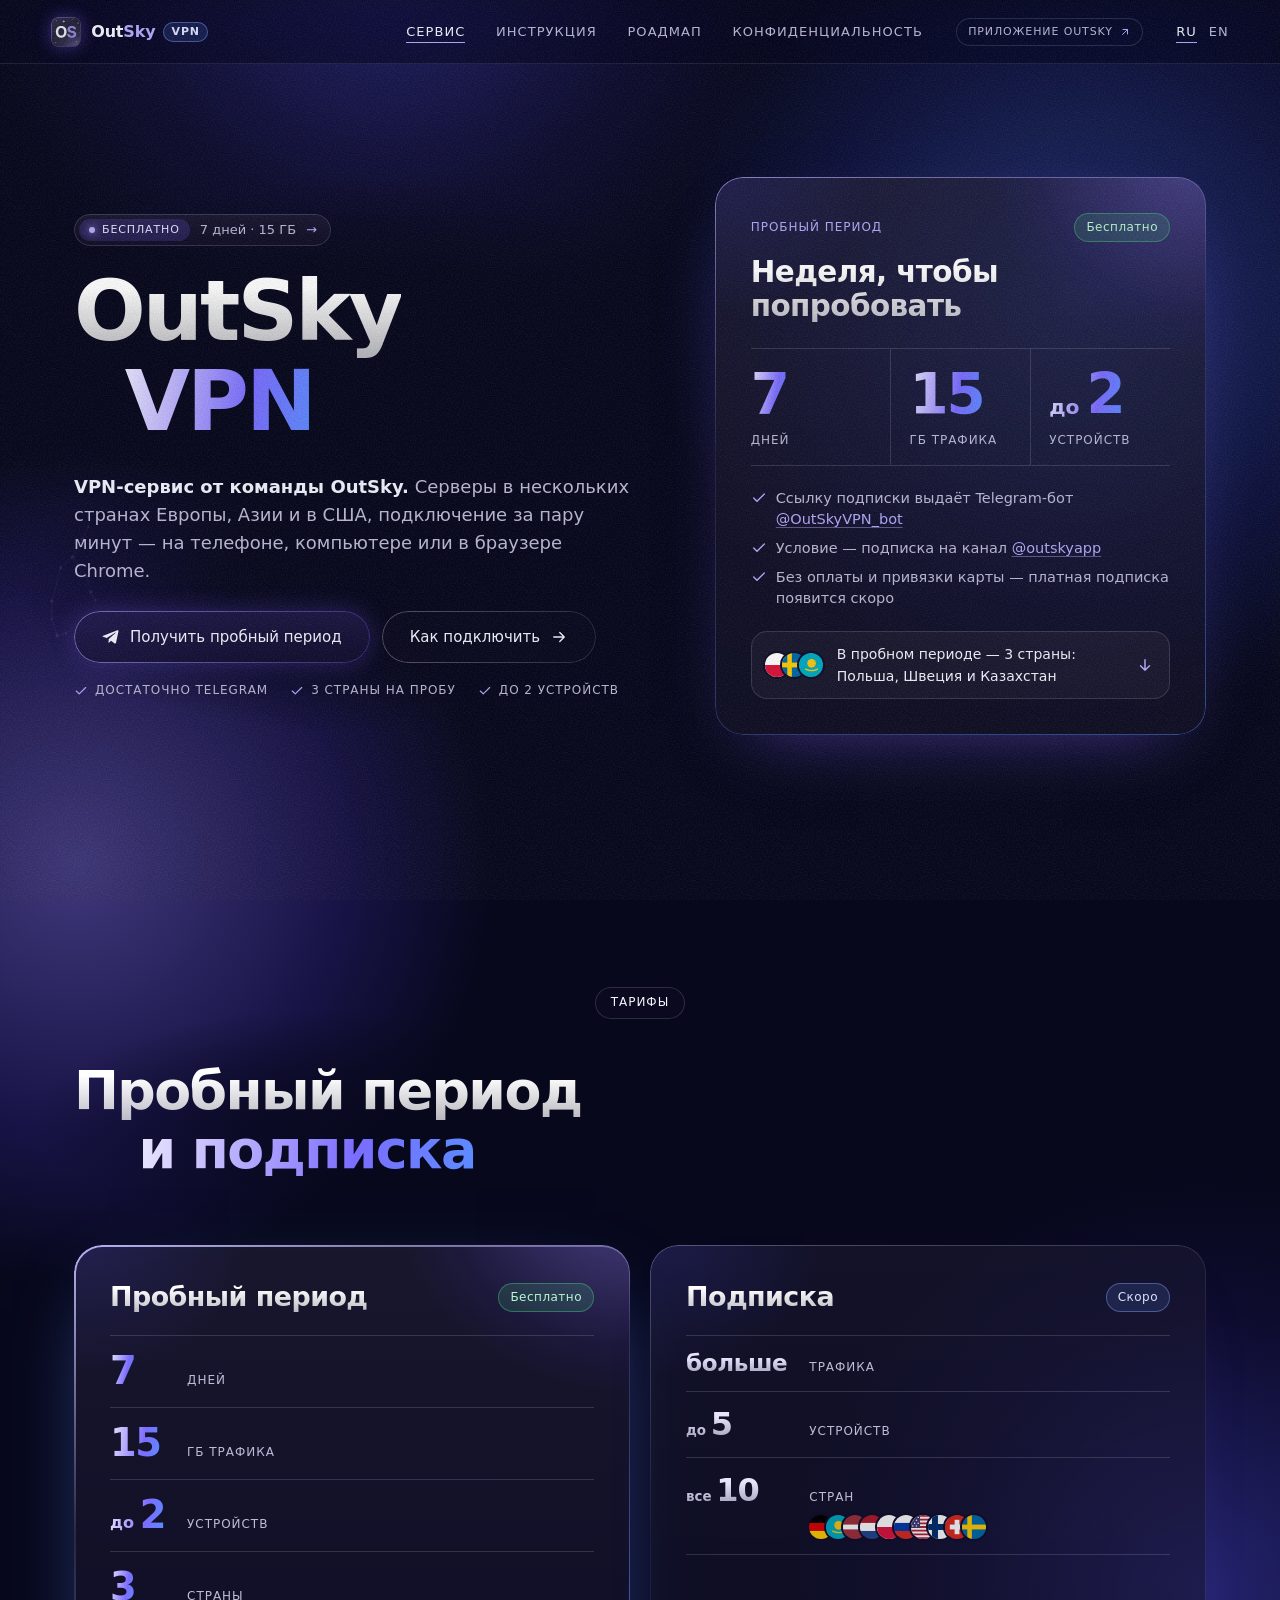
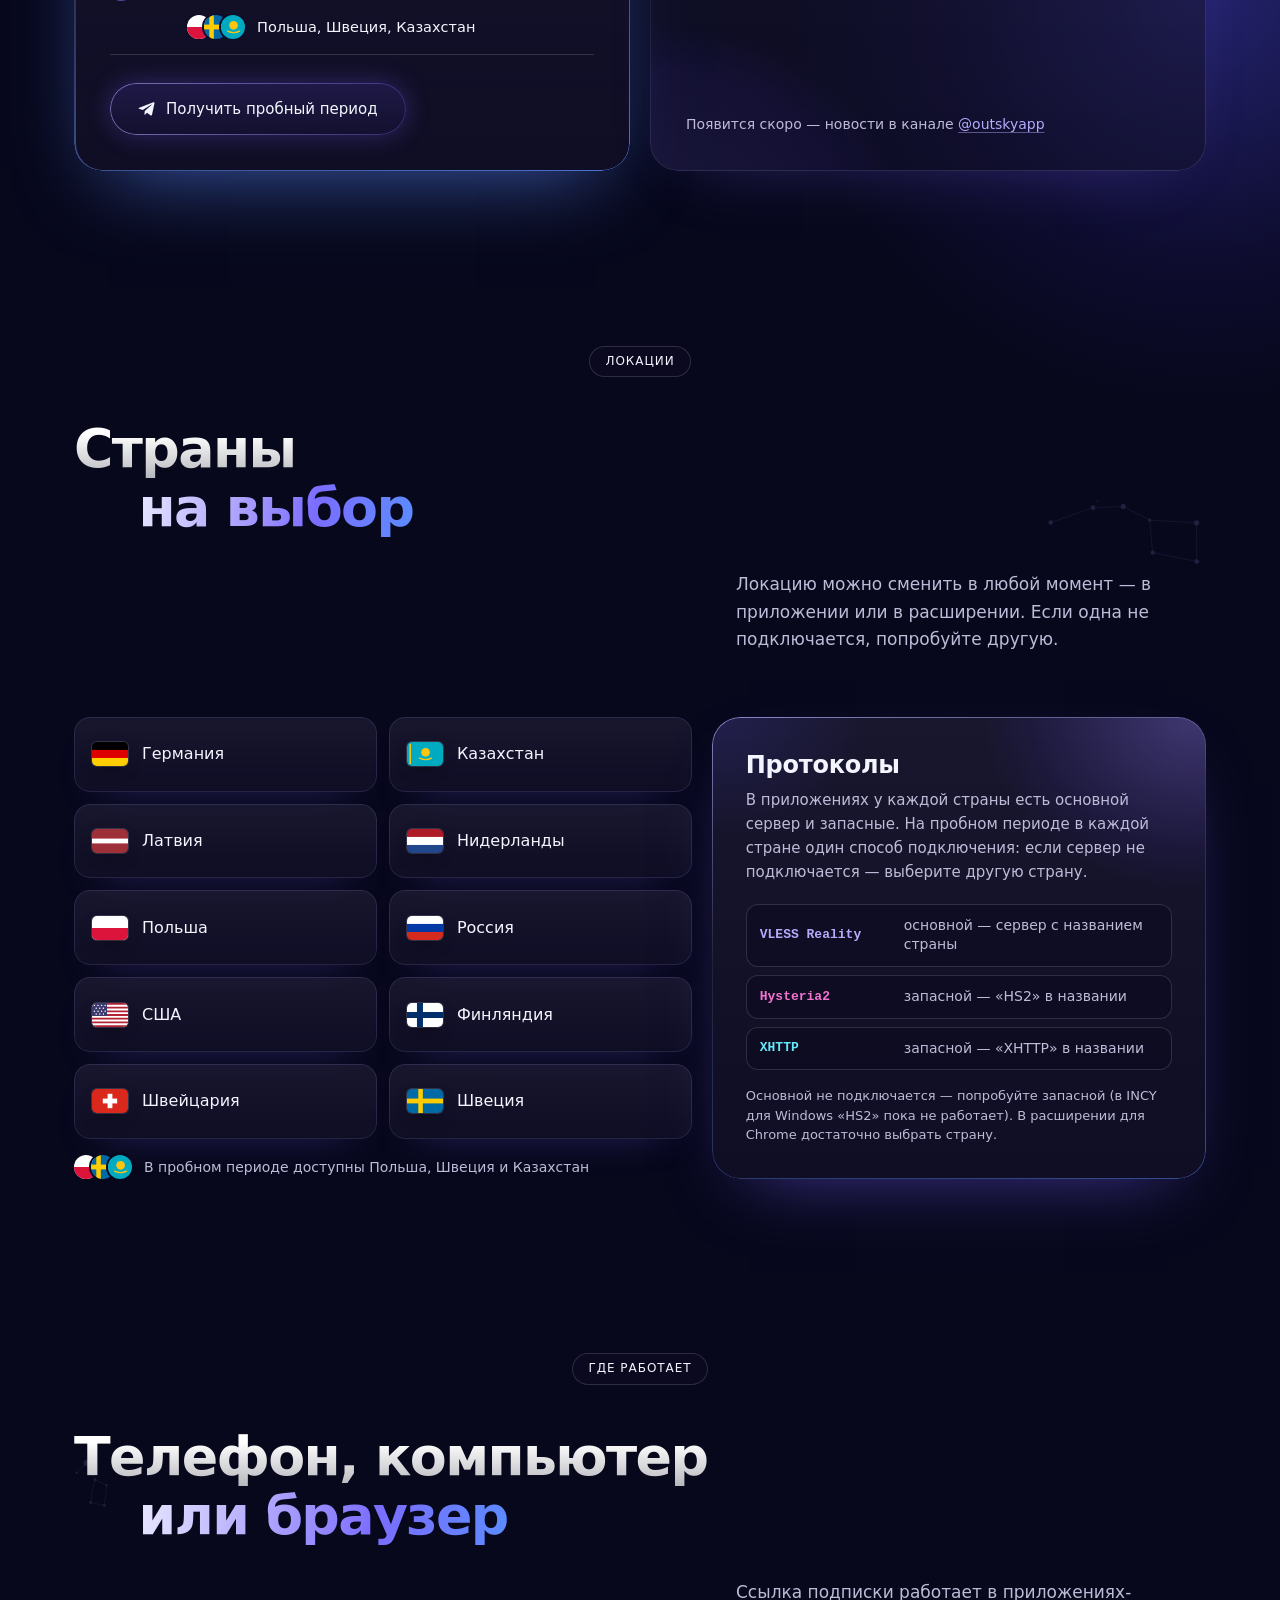
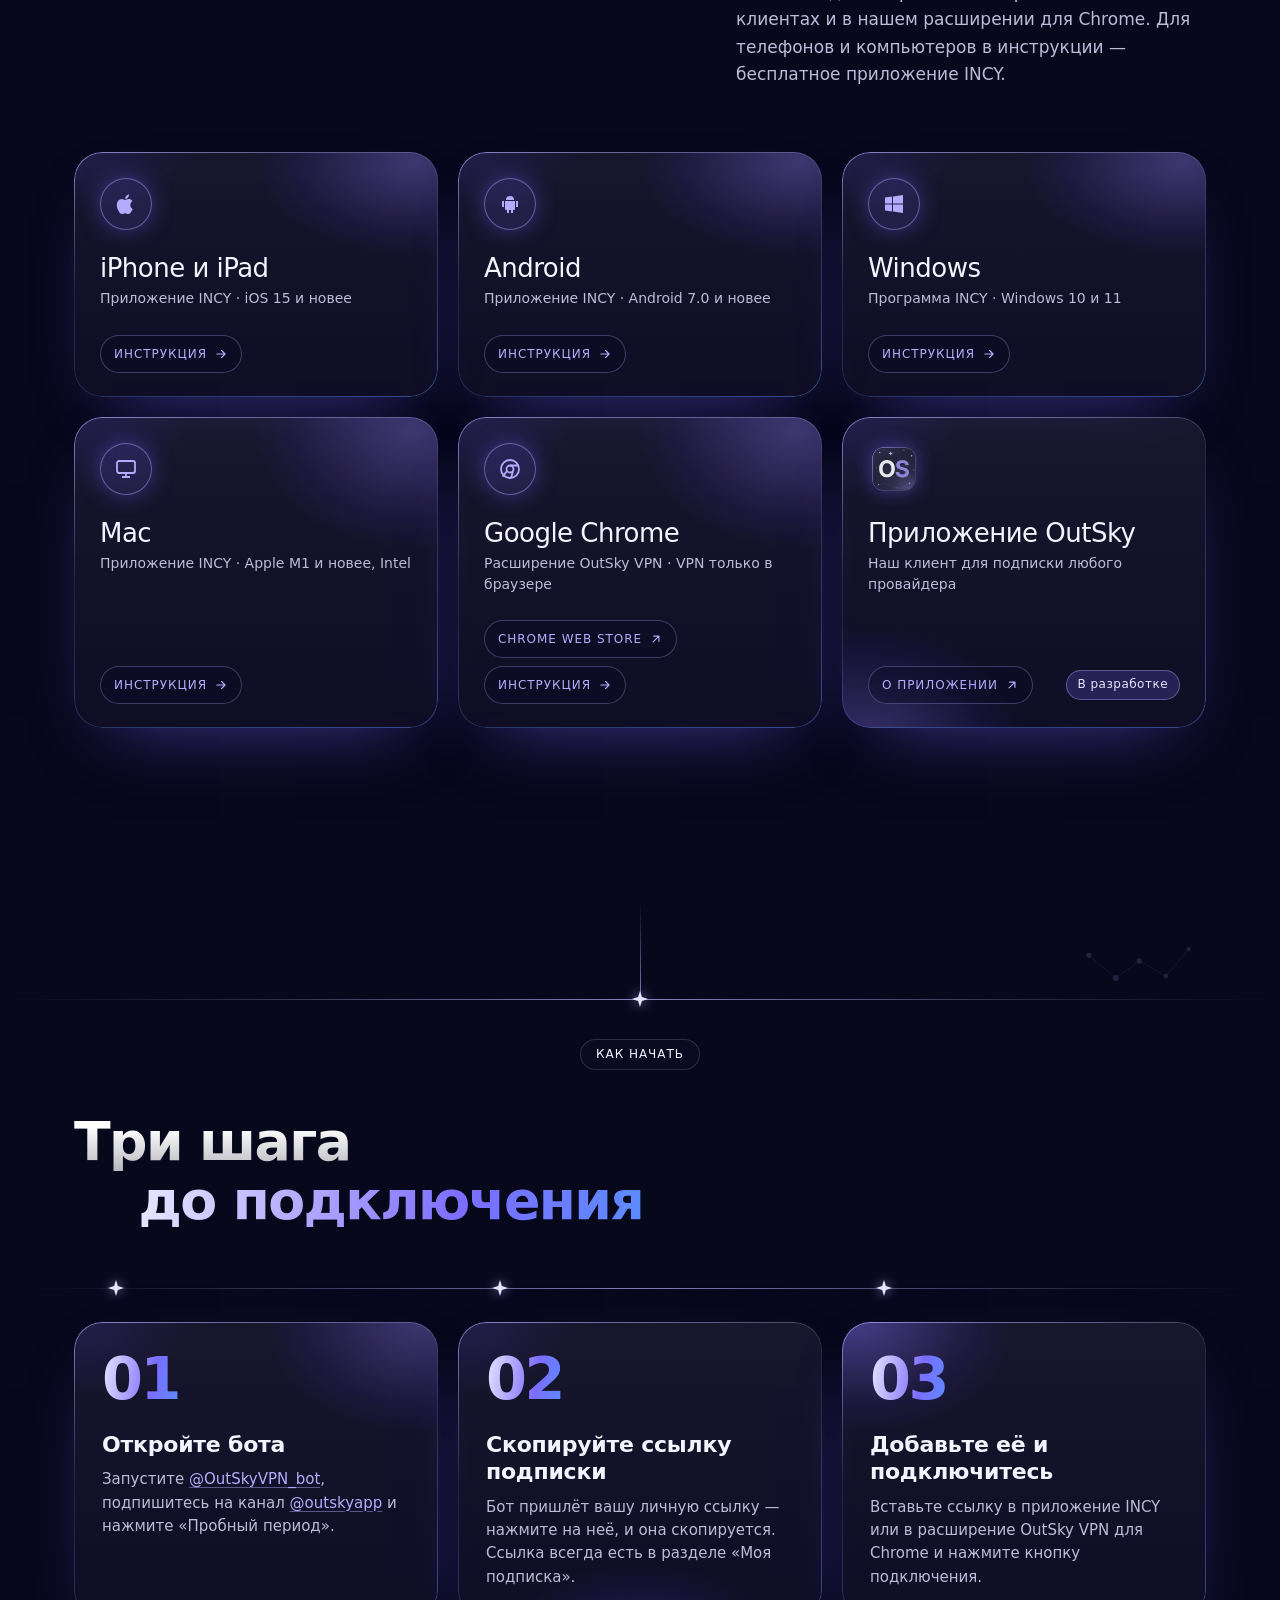
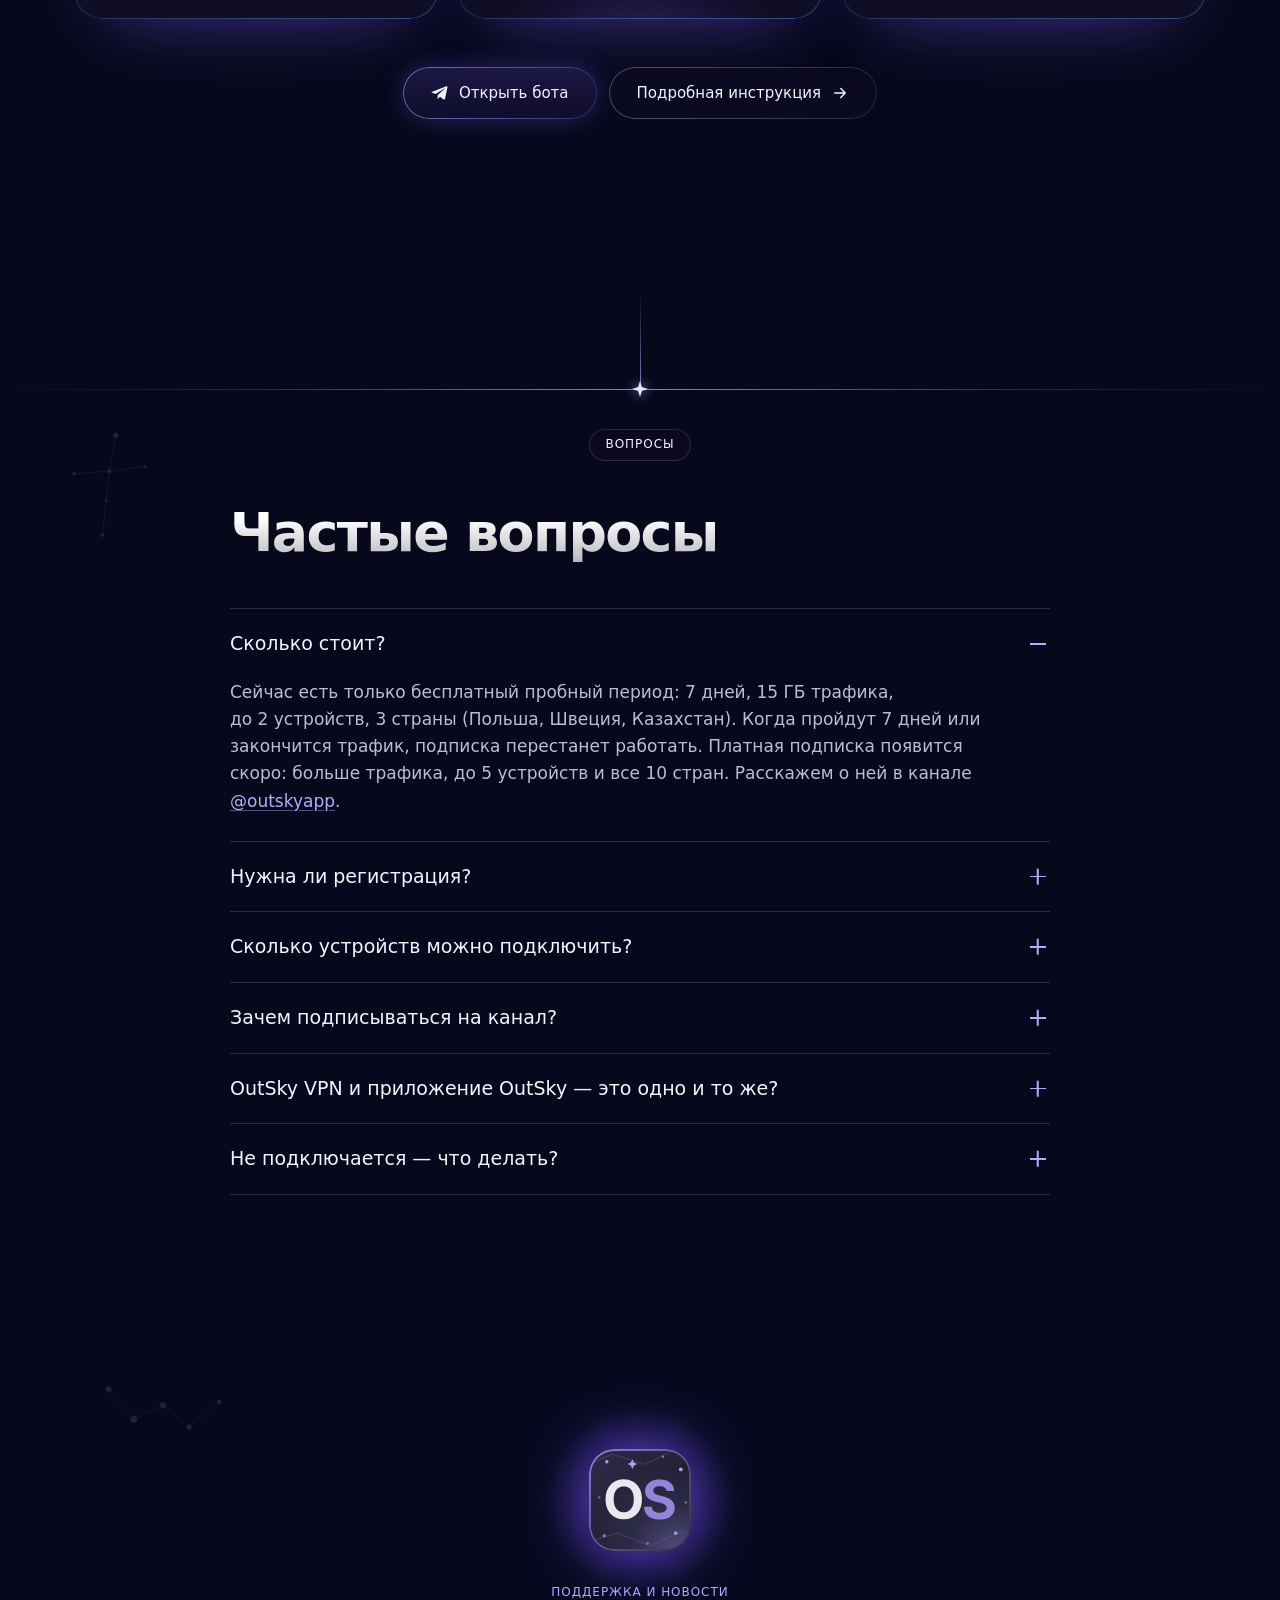
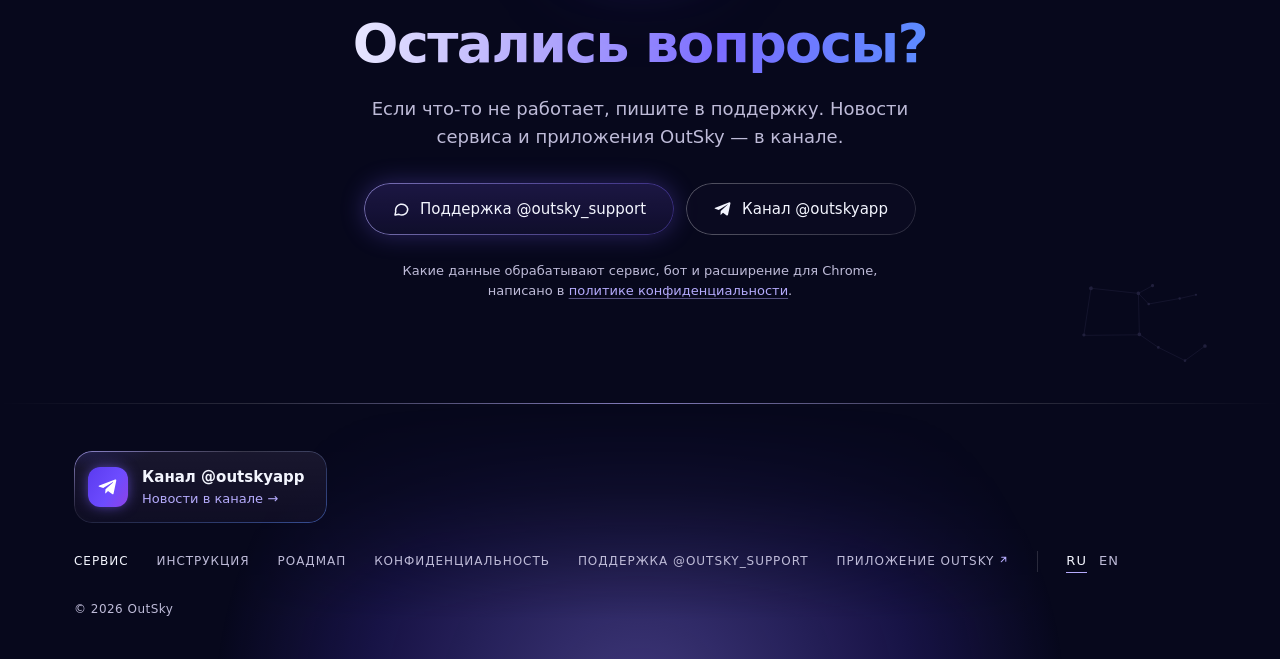
==== commit d2ca3cb2: "Пробный период: 7 дней · 15 ГБ · 3 страны; блок «Тарифы»; политика охватывает outsky.app; правки вёр" ====
--- a/index.html
+++ b/index.html
@@ -4,7 +4,7 @@
 <meta charset="UTF-8">
 <meta name="viewport" content="width=device-width, initial-scale=1">
 <title>OutSky VPN — VPN-сервис от команды OutSky</title>
-<meta name="description" content="OutSky VPN — VPN-сервис от команды OutSky. Бесплатный пробный период в Telegram-боте: 14 дней, 25 ГБ, до 2 устройств. Серверы в нескольких странах Европы, Азии и в США; работает на iPhone, Android, Windows, Mac и в Chrome.">
+<meta name="description" content="OutSky VPN — VPN-сервис от команды OutSky. Бесплатный пробный период в Telegram-боте: 7 дней, 15 ГБ, до 2 устройств, 3 страны. Серверы в 10 странах Европы, Азии и в США; работает на iPhone, Android, Windows, Mac и в Chrome.">
 <meta http-equiv="Content-Security-Policy" content="default-src 'self'; img-src 'self' data:; style-src 'self' 'unsafe-inline'; script-src 'self'; font-src 'self'; connect-src 'self'; base-uri 'self'; form-action 'none'">
 <meta name="referrer" content="strict-origin-when-cross-origin">
 <meta name="theme-color" content="#07081c">
@@ -17,14 +17,14 @@
 <link rel="apple-touch-icon" href="/icon.png">
 <meta property="og:type" content="website">
 <meta property="og:site_name" content="OutSky">
-<meta property="og:title" content="OutSky VPN — пробный период 14 дней бесплатно">
+<meta property="og:title" content="OutSky VPN — пробный период 7 дней бесплатно">
 <meta property="og:description" content="VPN-сервис от команды OutSky: серверы в нескольких странах Европы, Азии и в США; iPhone, Android, Windows, Mac и Chrome. Пробный период — в Telegram-боте.">
 <meta property="og:url" content="https://outsky.cc/">
 <meta property="og:image" content="https://outsky.cc/assets/img/og/og-ru.jpg">
 <meta property="og:image:type" content="image/jpeg">
 <meta property="og:image:width" content="1200">
 <meta property="og:image:height" content="630">
-<meta property="og:image:alt" content="OutSky VPN — Две недели, чтобы попробовать: 14 дней, 25 ГБ трафика, до 2 устройств">
+<meta property="og:image:alt" content="OutSky VPN — Неделя, чтобы попробовать: 7 дней, 15 ГБ трафика, до 2 устройств">
 <meta property="og:locale" content="ru_RU">
 <meta property="og:locale:alternate" content="en_US">
 <meta name="twitter:card" content="summary_large_image">
@@ -81,7 +81,8 @@
 </nav>
 
 <main id="main">
-<!-- Список стран — в «Локациях» (.vp-cn); флаги в карточке пробного периода (.vp-fs) — те же страны в том же порядке. -->
+<!-- Список стран — в «Локациях» (.vp-cn), все 10. Флаги в карточке пробного периода (.vp-fs), в «Тарифах» и под списком стран — только страны пробного периода:
+     Польша, Швеция, Казахстан (в этом порядке). Протоколы по странам на сайте не называем. -->
 
 <!-- ===== 1. первый экран: слева текст, справа карточка пробного периода ===== -->
 <section class="sec-top vp-top" data-live aria-labelledby="t-h">
@@ -90,7 +91,7 @@
   <div class="wrap vp-hero">
     <div class="vp-txt">
       <div class="hole">
-        <a class="tag" href="#trial"><span class="dot">Бесплатно</span><span>14 дней · 25 ГБ</span><span class="ar" aria-hidden="true">→</span></a>
+        <a class="tag" href="#trial"><span class="dot">Бесплатно</span><span>7 дней · 15 ГБ</span><span class="ar" aria-hidden="true">→</span></a>
         <h1 class="h1" id="t-h"><span class="ln" style="--i:0">OutSky</span> <span class="ln l2 acc" style="--i:1">VPN</span></h1>
       </div>
       <div class="hole vp-txt-b">
@@ -101,7 +102,7 @@
         </div>
         <ul class="checks">
           <li><svg viewBox="0 0 24 24" fill="none" stroke="currentColor" stroke-width="2" stroke-linecap="round" stroke-linejoin="round" aria-hidden="true"><path d="M20 6 9 17l-5-5"/></svg>Достаточно Telegram</li>
-          <li><svg viewBox="0 0 24 24" fill="none" stroke="currentColor" stroke-width="2" stroke-linecap="round" stroke-linejoin="round" aria-hidden="true"><path d="M20 6 9 17l-5-5"/></svg>Европа, Азия и США</li>
+          <li><svg viewBox="0 0 24 24" fill="none" stroke="currentColor" stroke-width="2" stroke-linecap="round" stroke-linejoin="round" aria-hidden="true"><path d="M20 6 9 17l-5-5"/></svg>3 страны на пробу</li>
           <li><svg viewBox="0 0 24 24" fill="none" stroke="currentColor" stroke-width="2" stroke-linecap="round" stroke-linejoin="round" aria-hidden="true"><path d="M20 6 9 17l-5-5"/></svg>До 2 устройств</li>
         </ul>
       </div>
@@ -110,23 +111,53 @@
     <!-- карточка пробного периода: стекло, цифры крупно, условия, флаги -->
     <section class="pane vp-trial" id="trial" aria-labelledby="trial-h">
       <div class="vp-tr-top"><span class="micro">Пробный период</span><span class="st av">Бесплатно</span></div>
-      <h2 id="trial-h">Две недели, чтобы попробовать</h2>
+      <h2 id="trial-h">Неделя, чтобы попробовать</h2>
       <div class="vp-nums">
-        <div><b>14</b><span>дней</span></div>
-        <div><b>25</b><span>ГБ трафика</span></div>
+        <div><b>7</b><span>дней</span></div>
+        <div><b>15</b><span>ГБ трафика</span></div>
         <div><b><small>до </small>2</b><span>устройств</span></div>
       </div>
       <ul class="mini">
         <li><svg viewBox="0 0 24 24" fill="none" stroke="currentColor" stroke-width="2" stroke-linecap="round" aria-hidden="true"><path d="M20 6 9 17l-5-5"/></svg><span>Ссылку подписки выдаёт Telegram-бот <a href="https://t.me/OutSkyVPN_bot">@OutSkyVPN_bot</a></span></li>
         <li><svg viewBox="0 0 24 24" fill="none" stroke="currentColor" stroke-width="2" stroke-linecap="round" aria-hidden="true"><path d="M20 6 9 17l-5-5"/></svg><span>Условие — подписка на канал <a href="https://t.me/outskyapp">@outskyapp</a></span></li>
-        <li><svg viewBox="0 0 24 24" fill="none" stroke="currentColor" stroke-width="2" stroke-linecap="round" aria-hidden="true"><path d="M20 6 9 17l-5-5"/></svg><span>Без оплаты и привязки карты&nbsp;— платная подписка появится позже</span></li>
-      </ul>
-      <a class="vp-flags" href="#locations"><span class="vp-fs" aria-hidden="true"><i><svg viewBox="0 0 30 20" preserveAspectRatio="xMidYMid slice"><use href="#f-de"/></svg></i><i><svg viewBox="0 0 30 20" preserveAspectRatio="xMidYMid slice"><use href="#f-kz"/></svg></i><i><svg viewBox="0 0 30 20" preserveAspectRatio="xMidYMid slice"><use href="#f-lv"/></svg></i><i><svg viewBox="0 0 30 20" preserveAspectRatio="xMidYMid slice"><use href="#f-nl"/></svg></i><i><svg viewBox="0 0 30 20" preserveAspectRatio="xMidYMid slice"><use href="#f-pl"/></svg></i><i><svg viewBox="0 0 30 20" preserveAspectRatio="xMidYMid slice"><use href="#f-ru"/></svg></i><i><svg viewBox="0 0 30 20" preserveAspectRatio="xMidYMid slice"><use href="#f-us"/></svg></i><i><svg viewBox="0 0 30 20" preserveAspectRatio="xMidYMid slice"><use href="#f-fi"/></svg></i><i><svg viewBox="0 0 30 20" preserveAspectRatio="xMidYMid slice"><use href="#f-ch"/></svg></i><i><svg viewBox="0 0 30 20" preserveAspectRatio="xMidYMid slice"><use href="#f-se"/></svg></i></span><span class="vp-fl-t">Европа, Азия и США</span><svg class="vp-fl-a" viewBox="0 0 24 24" fill="none" stroke="currentColor" stroke-width="2" stroke-linecap="round" stroke-linejoin="round" aria-hidden="true"><path d="M12 5v14M6 13l6 6 6-6"/></svg></a>
+        <li><svg viewBox="0 0 24 24" fill="none" stroke="currentColor" stroke-width="2" stroke-linecap="round" aria-hidden="true"><path d="M20 6 9 17l-5-5"/></svg><span>Без оплаты и привязки карты&nbsp;— платная подписка появится скоро</span></li>
+      </ul>
+      <a class="vp-flags" href="#locations"><span class="vp-fs" aria-hidden="true"><i><svg viewBox="0 0 30 20" preserveAspectRatio="xMidYMid slice"><use href="#f-pl"/></svg></i><i><svg viewBox="0 0 30 20" preserveAspectRatio="xMidYMid slice"><use href="#f-se"/></svg></i><i><svg viewBox="0 0 30 20" preserveAspectRatio="xMidYMid slice"><use href="#f-kz"/></svg></i></span><span class="vp-fl-t">В пробном периоде — 3&nbsp;страны: Польша, Швеция и Казахстан</span><svg class="vp-fl-a" viewBox="0 0 24 24" fill="none" stroke="currentColor" stroke-width="2" stroke-linecap="round" stroke-linejoin="round" aria-hidden="true"><path d="M12 5v14M6 13l6 6 6-6"/></svg></a>
     </section>
   </div>
 </section>
 
-<!-- ===== 2. локации: страны стеклянными плитками, справа — протоколы ===== -->
+<!-- ===== 2. тарифы: пробный период (подсвечен, кнопка в бота) и подписка («Скоро», спокойнее) — две стеклянные карточки, на узких — одна под другой ===== -->
+<section class="sec vp-plans" id="plans" data-live aria-labelledby="pl-h">
+  <div class="neb" aria-hidden="true"><i class="br ind"></i></div>
+  <div class="wrap sh">
+    <span class="kick rv">Тарифы</span>
+    <h2 class="h2 wr rv hole" id="pl-h"><span class="ln" style="--i:0">Пробный период</span> <span class="ln l2 acc" style="--i:1">и подписка</span></h2>
+  </div>
+  <div class="wrap vp-cmp">
+    <section class="pane vp-tc vp-tc-tr rv" style="--i:0" aria-labelledby="pl-tr-h">
+      <div class="vp-tc-hd"><h3 id="pl-tr-h">Пробный период</h3><span class="st av">Бесплатно</span></div>
+      <ul class="vp-tc-li">
+        <li><b>7</b> <span>дней</span></li>
+        <li><b>15</b> <span>ГБ трафика</span></li>
+        <li><b><small>до </small>2</b> <span>устройств</span></li>
+        <li><b>3</b> <span>страны <span class="vp-tc-cn"><span class="vp-fs" aria-hidden="true"><i><svg viewBox="0 0 30 20" preserveAspectRatio="xMidYMid slice"><use href="#f-pl"/></svg></i><i><svg viewBox="0 0 30 20" preserveAspectRatio="xMidYMid slice"><use href="#f-se"/></svg></i><i><svg viewBox="0 0 30 20" preserveAspectRatio="xMidYMid slice"><use href="#f-kz"/></svg></i></span>Польша, Швеция, Казахстан</span></span></li>
+      </ul>
+      <div class="ctas"><a class="pill pill-main" href="https://t.me/OutSkyVPN_bot"><span class="comet" aria-hidden="true"><i></i></span><svg viewBox="0 0 24 24" fill="currentColor" aria-hidden="true"><path d="M21.9 4.6 18.7 19.7c-.2 1-.9 1.3-1.8.8l-4.9-3.6-2.4 2.3c-.3.3-.5.5-1 .5l.4-5 9-8.2c.4-.4-.1-.6-.6-.2L6.3 13.3l-4.8-1.5c-1-.3-1-1 .2-1.5l18.8-7.2c.9-.3 1.6.2 1.4 1.5z"/></svg><span>Получить пробный период</span></a></div>
+    </section>
+    <section class="pane vp-tc vp-tc-sub rv" style="--i:1" aria-labelledby="pl-sub-h">
+      <div class="vp-tc-hd"><h3 id="pl-sub-h">Подписка</h3><span class="st soon">Скоро</span></div>
+      <ul class="vp-tc-li">
+        <li><b class="w">больше</b> <span>трафика</span></li>
+        <li><b><small>до </small>5</b> <span>устройств</span></li>
+        <li><b><small>все </small>10</b> <span>стран <span class="vp-tc-cn"><span class="vp-fs" aria-hidden="true"><i><svg viewBox="0 0 30 20" preserveAspectRatio="xMidYMid slice"><use href="#f-de"/></svg></i><i><svg viewBox="0 0 30 20" preserveAspectRatio="xMidYMid slice"><use href="#f-kz"/></svg></i><i><svg viewBox="0 0 30 20" preserveAspectRatio="xMidYMid slice"><use href="#f-lv"/></svg></i><i><svg viewBox="0 0 30 20" preserveAspectRatio="xMidYMid slice"><use href="#f-nl"/></svg></i><i><svg viewBox="0 0 30 20" preserveAspectRatio="xMidYMid slice"><use href="#f-pl"/></svg></i><i><svg viewBox="0 0 30 20" preserveAspectRatio="xMidYMid slice"><use href="#f-ru"/></svg></i><i><svg viewBox="0 0 30 20" preserveAspectRatio="xMidYMid slice"><use href="#f-us"/></svg></i><i><svg viewBox="0 0 30 20" preserveAspectRatio="xMidYMid slice"><use href="#f-fi"/></svg></i><i><svg viewBox="0 0 30 20" preserveAspectRatio="xMidYMid slice"><use href="#f-ch"/></svg></i><i><svg viewBox="0 0 30 20" preserveAspectRatio="xMidYMid slice"><use href="#f-se"/></svg></i></span></span></span></li>
+      </ul>
+      <p class="fnote">Появится скоро — новости в канале <a href="https://t.me/outskyapp">@outskyapp</a></p>
+    </section>
+  </div>
+</section>
+
+<!-- ===== 3. локации: страны стеклянными плитками, справа — протоколы ===== -->
 <section class="sec vp-loc" id="locations" data-live aria-labelledby="loc-h">
   <div class="neb" aria-hidden="true"><i class="tl el"></i><i class="br ind"></i></div>
   <svg class="cst vp-c-ursa" viewBox="-6 6 156 66" aria-hidden="true"><use href="/assets/img/constellations.svg#ursa"/></svg>
@@ -136,21 +167,24 @@
     <p class="sh-p rv hole">Локацию можно сменить в любой момент — в приложении или в расширении. Если одна не подключается, попробуйте другую.</p>
   </div>
   <div class="wrap vp-loc-in">
-    <ul class="vp-cn" aria-label="Страны">
-      <li class="rv" style="--i:0"><svg viewBox="0 0 30 20" aria-hidden="true"><use href="#f-de"/></svg>Германия</li>
-      <li class="rv" style="--i:1"><svg viewBox="0 0 30 20" aria-hidden="true"><use href="#f-kz"/></svg>Казахстан</li>
-      <li class="rv" style="--i:2"><svg viewBox="0 0 30 20" aria-hidden="true"><use href="#f-lv"/></svg>Латвия</li>
-      <li class="rv" style="--i:3"><svg viewBox="0 0 30 20" aria-hidden="true"><use href="#f-nl"/></svg>Нидерланды</li>
-      <li class="rv" style="--i:4"><svg viewBox="0 0 30 20" aria-hidden="true"><use href="#f-pl"/></svg>Польша</li>
-      <li class="rv" style="--i:5"><svg viewBox="0 0 30 20" aria-hidden="true"><use href="#f-ru"/></svg>Россия</li>
-      <li class="rv" style="--i:6"><svg viewBox="0 0 30 20" aria-hidden="true"><use href="#f-us"/></svg>США</li>
-      <li class="rv" style="--i:7"><svg viewBox="0 0 30 20" aria-hidden="true"><use href="#f-fi"/></svg>Финляндия</li>
-      <li class="rv" style="--i:8"><svg viewBox="0 0 30 20" aria-hidden="true"><use href="#f-ch"/></svg>Швейцария</li>
-      <li class="rv" style="--i:9"><svg viewBox="0 0 30 20" aria-hidden="true"><use href="#f-se"/></svg>Швеция</li>
-    </ul>
+    <div class="vp-cn-w">
+      <ul class="vp-cn" aria-label="Страны">
+        <li class="rv" style="--i:0"><svg viewBox="0 0 30 20" aria-hidden="true"><use href="#f-de"/></svg>Германия</li>
+        <li class="rv" style="--i:1"><svg viewBox="0 0 30 20" aria-hidden="true"><use href="#f-kz"/></svg>Казахстан</li>
+        <li class="rv" style="--i:2"><svg viewBox="0 0 30 20" aria-hidden="true"><use href="#f-lv"/></svg>Латвия</li>
+        <li class="rv" style="--i:3"><svg viewBox="0 0 30 20" aria-hidden="true"><use href="#f-nl"/></svg>Нидерланды</li>
+        <li class="rv" style="--i:4"><svg viewBox="0 0 30 20" aria-hidden="true"><use href="#f-pl"/></svg>Польша</li>
+        <li class="rv" style="--i:5"><svg viewBox="0 0 30 20" aria-hidden="true"><use href="#f-ru"/></svg>Россия</li>
+        <li class="rv" style="--i:6"><svg viewBox="0 0 30 20" aria-hidden="true"><use href="#f-us"/></svg>США</li>
+        <li class="rv" style="--i:7"><svg viewBox="0 0 30 20" aria-hidden="true"><use href="#f-fi"/></svg>Финляндия</li>
+        <li class="rv" style="--i:8"><svg viewBox="0 0 30 20" aria-hidden="true"><use href="#f-ch"/></svg>Швейцария</li>
+        <li class="rv" style="--i:9"><svg viewBox="0 0 30 20" aria-hidden="true"><use href="#f-se"/></svg>Швеция</li>
+      </ul>
+      <p class="vp-cn-tr rv"><span class="vp-fs" aria-hidden="true"><i><svg viewBox="0 0 30 20" preserveAspectRatio="xMidYMid slice"><use href="#f-pl"/></svg></i><i><svg viewBox="0 0 30 20" preserveAspectRatio="xMidYMid slice"><use href="#f-se"/></svg></i><i><svg viewBox="0 0 30 20" preserveAspectRatio="xMidYMid slice"><use href="#f-kz"/></svg></i></span>В пробном периоде доступны Польша, Швеция и Казахстан</p>
+    </div>
     <div class="pane vp-proto rv" style="--gx:90%; --gy:8%">
       <h3>Протоколы</h3>
-      <p>В приложениях у каждой страны есть основной сервер и запасные.</p>
+      <p>В приложениях у каждой страны есть основной сервер и запасные. На пробном периоде в каждой стране один способ подключения: если сервер не подключается — выберите другую страну.</p>
       <ul class="vp-prows">
         <li><code class="p-vl">VLESS Reality</code><span>основной — сервер с названием страны</span></li>
         <li><code class="p-hy">Hysteria2</code><span>запасной — «HS2» в названии</span></li>
@@ -161,7 +195,7 @@
   </div>
 </section>
 
-<!-- ===== 3. где работает: устройства стеклянными карточками (система посетителя — с меткой, cc.js) ===== -->
+<!-- ===== 4. где работает: устройства стеклянными карточками (система посетителя — с меткой, cc.js) ===== -->
 <section class="sec vp-dev" id="devices" data-live aria-labelledby="dev-h">
   <div class="neb" aria-hidden="true"><i class="tr"></i><i class="bl el"></i></div>
   <svg class="cst vp-c-lyra" viewBox="-6 -6 40 52" aria-hidden="true"><use href="/assets/img/constellations.svg#lyra"/></svg>
@@ -194,7 +228,7 @@
   </div>
 </section>
 
-<!-- ===== 4. как начать: три шага по «линии горизонта» со звёздами ===== -->
+<!-- ===== 5. как начать: три шага по «линии горизонта» со звёздами ===== -->
 <section class="sec vp-start" id="start" data-live aria-labelledby="st-h">
   <div class="neb" aria-hidden="true"><i class="tl ind"></i><i class="br el"></i></div>
   <div class="ritual rv" aria-hidden="true"><i class="r-v"></i><i class="r-h"></i><svg class="r-star" viewBox="0 0 16 16"><path d="M8 0l1.9 6.1L16 8l-6.1 1.9L8 16l-1.9-6.1L0 8l6.1-1.9z"/></svg></div>
@@ -222,7 +256,7 @@
   </div>
 </section>
 
-<!-- ===== 5. вопросы ===== -->
+<!-- ===== 6. вопросы ===== -->
 <section class="sec faq" id="faq" data-live aria-labelledby="q-h">
   <div class="neb" aria-hidden="true"><i class="bl"></i><i class="tr el"></i></div>
   <div class="ritual rv" aria-hidden="true"><i class="r-v"></i><i class="r-h"></i><svg class="r-star" viewBox="0 0 16 16"><path d="M8 0l1.9 6.1L16 8l-6.1 1.9L8 16l-1.9-6.1L0 8l6.1-1.9z"/></svg></div>
@@ -232,9 +266,9 @@
     <span class="kick rv">Вопросы</span>
     <h2 class="h2 wr rv hole" id="q-h"><span class="ln" style="--i:0">Частые вопросы</span></h2>
     <div class="faq-list">
-      <details open><summary>Сколько стоит?</summary><p>Сейчас есть только бесплатный пробный период: 14 дней, 25 ГБ трафика, до 2 устройств. Когда пройдут 14 дней или закончится трафик, подписка перестанет работать. Платная подписка появится позже — расскажем о ней в канале <a href="https://t.me/outskyapp">@outskyapp</a>.</p></details>
+      <details open><summary>Сколько стоит?</summary><p>Сейчас есть только бесплатный пробный период: 7&nbsp;дней, 15&nbsp;ГБ трафика, до&nbsp;2&nbsp;устройств, 3&nbsp;страны (Польша, Швеция, Казахстан). Когда пройдут 7&nbsp;дней или закончится трафик, подписка перестанет работать. Платная подписка появится скоро: больше трафика, до&nbsp;5&nbsp;устройств и все 10&nbsp;стран. Расскажем о ней в канале <a href="https://t.me/outskyapp">@outskyapp</a>.</p></details>
       <details><summary>Нужна ли регистрация?</summary><p>Отдельная регистрация не нужна — достаточно Telegram. Ссылку подписки выдаёт бот <a href="https://t.me/OutSkyVPN_bot">@OutSkyVPN_bot</a>.</p></details>
-      <details><summary>Сколько устройств можно подключить?</summary><p>До двух — например, телефон и компьютер. Каждое VPN-приложение на устройстве считается отдельно. На пробном периоде подписка работает только в VPN-приложениях, которые передают идентификатор устройства, — например, INCY и Happ. Освободить место можно в боте («Моя подписка» → «Устройства», сброс — раз в сутки) или через <a href="https://t.me/outsky_support">@outsky_support</a>.</p></details>
+      <details><summary>Сколько устройств можно подключить?</summary><p>На пробном периоде — до двух, например телефон и компьютер; в платной подписке будет до пяти. Каждое VPN-приложение на устройстве считается отдельно. На пробном периоде подписка работает только в VPN-приложениях, которые передают идентификатор устройства, — например, INCY и Happ. Освободить место можно в боте («Моя подписка» → «Устройства», сброс — раз в сутки) или через <a href="https://t.me/outsky_support">@outsky_support</a>.</p></details>
       <details><summary>Зачем подписываться на канал?</summary><p>Это условие пробного периода. В канале <a href="https://t.me/outskyapp">@outskyapp</a> — новости сервиса и приложения OutSky.</p></details>
       <details><summary>OutSky VPN и приложение OutSky — это одно и то же?</summary><p>Нет. OutSky VPN — сервис: серверы и подписка. Приложение OutSky — отдельный бесплатный клиент для подписки любого провайдера, оно в разработке. Пользоваться сервисом можно уже сейчас — через INCY или расширение для Chrome.</p></details>
       <details><summary>Не подключается — что делать?</summary><p>Выберите другой сервер или локацию. Не помогло — напишите в поддержку <a href="https://t.me/outsky_support">@outsky_support</a>: какое у вас устройство и что видно на экране, лучше со скриншотом.</p></details>
@@ -242,7 +276,7 @@
   </div>
 </section>
 
-<!-- ===== 6. финал: поддержка и новости (знак, заголовок, две пилюли) ===== -->
+<!-- ===== 7. финал: поддержка и новости (знак, заголовок, две пилюли) ===== -->
 <section class="fin vp-fin" id="support" data-live aria-labelledby="sup-h">
   <div class="neb" aria-hidden="true"><i class="bl ind"></i><i class="bc el"></i><i class="br"></i></div>
   <svg class="cst c-cass2" viewBox="-6 2 92 40" aria-hidden="true"><use href="/assets/img/constellations.svg#cass"/></svg>
--- a/assets/css/nebula.css
+++ b/assets/css/nebula.css
@@ -165,7 +165,8 @@
 [id]{scroll-margin-top:calc(var(--header-h) + 16px)}
 /* и фокус с клавиатуры (Shift+Tab вверх) не прячется под шапкой; внутри превью приложения — свои списки, их не трогаем */
 :where(a,button,summary,[tabindex]):not(.os-ui *){scroll-margin-top:calc(var(--header-h) + 16px)}
-@media (prefers-reduced-motion:no-preference){ html{scroll-behavior:smooth} }
+/* плавно — только после загрузки (html.smooth ставит sky.js): переход по якорю при открытии (#ru-bot, #iphone) — сразу, иначе в фоновой вкладке и webview он может застрять вверху */
+@media (prefers-reduced-motion:no-preference){ html.smooth{scroll-behavior:smooth} }
 .logo{display:flex; align-items:center; gap:10px; text-decoration:none; color:var(--text); flex-shrink:0}
 .logo .mark{display:block; width:30px; height:30px; border-radius:8px; box-shadow:0 0 16px rgb(123 97 255/.4)}
 .word{font-weight:700; font-size:16px; letter-spacing:-.01em} .word b{color:var(--lav); font-weight:700}
--- a/assets/css/cc.css
+++ b/assets/css/cc.css
@@ -24,7 +24,13 @@
   text-transform:uppercase; color:var(--text-2); text-decoration:none; box-shadow:inset 0 0 0 1px var(--hair); transition:color var(--d-s),box-shadow var(--d-s)}
 .cc-app svg{width:12px; height:12px; color:var(--lav)}
 .cc-app:hover{color:var(--text); box-shadow:inset 0 0 0 1px rgb(181 171 252/.45)}
-@media (max-width:1199px){ .cc-app{display:none} }
+/* ссылка на сайт приложения — в шапке, где она помещается рядом с меню (≥1080); 981–1079 шапка — как на ≤980: кнопка «Меню», в меню есть и ссылка (05), и язык */
+@media (max-width:1079px){ .cc-app{display:none} }
+@media (min-width:981px) and (max-width:1079px){
+  .cc .hd-nav,.cc .hd>.lang{display:none}
+  @supports selector(:popover-open){ .cc .menu-btn:not(.menu-fb){display:inline-flex} }
+  @supports not selector(:popover-open){ .cc .menu-fb{display:inline-flex} }
+}
 /* меню: длинные пункты («Конфиденциальность») помещаются в 320px */
 .cc .menu-list a{font-size:clamp(18px,6vw,36px)}
 .cc-ext{width:.6em; height:.6em; align-self:center; color:var(--lav); flex-shrink:0}
@@ -59,19 +65,63 @@
 .vp-fs svg{display:block; width:100%; height:100%}
 .vp-fl-a{position:absolute; right:16px; top:calc(50% - 9px); width:18px; height:18px; color:var(--lav); transition:transform var(--d-s) var(--e-out)}
 .vp-flags:hover .vp-fl-a{transform:translateY(3px)}
+.vp-fl-t{flex:1 1 16.5em}   /* подпись (страны пробного периода) — рядом с тремя флагами, только если там помещается в 2 строки (русской нужно ~16.2em, английской ~15.25em); иначе — под флагами целиком */
+html[lang=en] .vp-fl-t{flex-basis:15.5em}
 @media (max-width:980px){ .vp-hero{grid-template-columns:1fr} .vp-trial{max-width:560px} }
 /* ≤359: подписи цифр не упираются в рамку карточки */
 @media (max-width:359px){ .vp-trial{padding:22px 20px} .vp-nums>div{padding-left:12px} .vp-nums span{font-size:11px; letter-spacing:.04em} }
 
+/* ===== сервис: тарифы — две карточки рядом (≤760 — одна под другой). Пробный период подсвечен: электрик-грань, свечение, цифры градиентом,
+   кнопка в бота; подписка спокойнее: тусклая грань, почти без свечения, значения «стеклом», метка «Скоро». Строки — значение крупно, подпись микро-капсом ===== */
+.vp-plans .neb .br{left:94%; top:72%}
+.vp-cmp{display:grid; grid-template-columns:repeat(2,minmax(0,1fr)); gap:20px; margin-top:clamp(40px,5vw,72px)}
+.vp-tc{display:flex; flex-direction:column; padding:clamp(24px,3vw,36px)}
+.vp-tc-hd{display:flex; align-items:center; justify-content:space-between; gap:12px}
+.vp-tc h3{margin:0; font-size:clamp(22px,2.1vw,28px); line-height:1.2; font-weight:700; letter-spacing:-.02em; width:fit-content;
+  background:var(--grad-glass); -webkit-background-clip:text; background-clip:text; color:transparent}
+/* колонка значений — по самому широкому значению карточки (subgrid), подписи — с одной вертикали */
+.vp-tc-li{display:grid; grid-template-columns:max-content minmax(0,1fr); column-gap:22px; margin:22px 0 0; padding:0; list-style:none; border-top:1px solid var(--hair)}
+.vp-tc-li li{grid-column:1/-1; display:grid; grid-template-columns:subgrid; align-items:baseline; padding:16px 0 15px; border-bottom:1px solid var(--hair)}
+@supports not (grid-template-columns:subgrid){ .vp-tc-li li{grid-template-columns:7.2em minmax(0,1fr); column-gap:22px} }
+.vp-tc-li b{display:block; width:fit-content; padding-bottom:.04em; font-size:clamp(32px,3vw,42px); line-height:1; font-weight:700; letter-spacing:-.035em;
+  background:var(--grad-text); -webkit-background-clip:text; background-clip:text; color:transparent}
+.vp-tc-li small{font-size:.42em; font-weight:600; letter-spacing:0}
+.vp-tc-li li>span{min-width:0; font-size:12px; font-weight:500; line-height:1.4; letter-spacing:.08em; text-transform:uppercase; color:var(--text-2)}
+.vp-tc-cn{display:flex; flex-wrap:wrap; align-items:center; gap:8px 12px; margin-top:10px; font-size:14.5px; line-height:1.4; letter-spacing:0; text-transform:none; color:var(--text)}
+.vp-tc .ctas{margin-top:auto; padding-top:28px}
+.vp-tc .fnote{margin-top:auto; padding-top:24px; font-size:14px}
+.vp-tc-tr{--gx:92%; --gy:0%; --ga:.42; box-shadow:inset 0 1px 0 rgb(255 255 255/.1),0 30px 80px -34px rgb(91 140 255/.7)}
+.vp-tc-tr::after{padding:1.5px; background:linear-gradient(160deg,rgb(200 192 255/.9),rgb(255 255 255/.1) 40%,rgb(91 140 255/.8))}
+.vp-tc-sub{--gx:10%; --gy:100%; --ga:.1; background:linear-gradient(rgb(255 255 255/.04),rgb(255 255 255/.015)),rgb(13 11 36/.5);
+  box-shadow:inset 0 1px 0 rgb(255 255 255/.05),0 28px 70px -46px rgb(123 97 255/.4)}
+.vp-tc-sub::after{background:linear-gradient(160deg,rgb(255 255 255/.24),rgb(255 255 255/.05) 40%,rgb(181 171 252/.2))}
+.vp-tc-sub .vp-tc-li b{font-size:clamp(28px,2.5vw,34px); background:linear-gradient(#E7E5FE 25%,rgb(190 187 216/.8)); -webkit-background-clip:text; background-clip:text}
+.vp-tc-li b.w{font-size:clamp(20px,1.8vw,24px); letter-spacing:-.015em}   /* значение словом («больше») — не крупнее цифр */
+.vp-tc-sub .vp-fs{opacity:.85}
+.st.soon{color:#DCE3FF; background:rgb(91 140 255/.14); box-shadow:inset 0 0 0 1px rgb(140 170 255/.4)}
+@media (max-width:760px){ .vp-cmp{grid-template-columns:1fr; gap:16px} }
+@media (max-width:420px){
+  .vp-tc{padding:22px 20px} .vp-tc-li{column-gap:16px} .vp-tc-li li{padding:13px 0 12px}
+  .vp-tc .pill{width:100%; justify-content:center; font-size:14px; gap:8px; --pl:16px; padding-right:16px}   /* кнопка во всю ширину карточки — подпись в одну строку и на 320 */
+  .vp-tc-sub .vp-fs{padding-left:8px} .vp-tc-sub .vp-fs i{width:20px; height:20px; margin-left:-8px}   /* десять флагов помещаются в колонку подписи на 320 */
+}
+
 /* ===== сервис: локации ===== */
 .vp-loc .neb .tl{left:8%; top:30%} .vp-loc .neb .br{left:92%; top:78%}
 .vp-loc-in{display:grid; grid-template-columns:minmax(0,1.25fr) minmax(0,1fr); gap:20px; margin-top:clamp(40px,5vw,72px)}
-/* страны — плитки 3×3 высотой с карточку протоколов: флаг сверху, название снизу */
-.vp-cn{display:grid; grid-template-columns:repeat(3,minmax(0,1fr)); grid-auto-rows:1fr; gap:12px; margin:0; padding:0; list-style:none}
+/* страны — 10 плиток без «хвоста» в последнем ряду: флаг сверху, название снизу; рядом с протоколами (≥981) — 2×5 высотой с их карточку,
+   флаг слева от названия; на всю ширину — 5×2 (760–980); 621–759 — 2×5 с флагом слева (широкие плитки не пустуют); ≤620 — 2×5 */
+.vp-cn{display:grid; grid-template-columns:repeat(2,minmax(0,1fr)); grid-auto-rows:1fr; gap:12px; margin:0; padding:0; list-style:none}
 .vp-cn li{display:flex; flex-direction:column; justify-content:space-between; gap:14px; min-height:96px; padding:18px 18px 16px; border-radius:var(--r-md); font-size:16px; font-weight:500; line-height:1.25;
   background:var(--glass); box-shadow:inset 0 0 0 1px rgb(181 171 252/.14),0 18px 40px -30px rgb(123 97 255/.6); transition:box-shadow var(--d-s)}
 .vp-cn li:hover{box-shadow:inset 0 0 0 1px rgb(181 171 252/.4),0 18px 40px -26px rgb(123 97 255/.8)}
 .vp-cn svg{width:36px; height:24px; flex-shrink:0; border-radius:5px; box-shadow:0 0 0 1px rgb(255 255 255/.14),0 6px 16px -6px rgb(0 0 0/.6)}
+/* под плитками — строка о странах пробного периода (три флага кружками); плитки делят оставшуюся высоту колонки */
+.vp-cn-w{display:flex; flex-direction:column; gap:16px; min-width:0}
+.vp-cn-w>.vp-cn{flex:1 1 auto}
+.vp-cn-tr{display:flex; align-items:center; gap:12px; margin:0; font-size:14px; line-height:1.45; color:var(--text-2)}
+.vp-cn-tr .vp-fs{flex-shrink:0}
+.vp-cn-tr .vp-fs i{box-shadow:0 0 0 2px var(--ink)}
 .vp-proto{padding:clamp(24px,3vw,34px)}
 .vp-proto h3{margin:0; font-size:24px; line-height:1.2; font-weight:600; letter-spacing:-.01em}
 .vp-proto>p:not(.fnote){margin:8px 0 0; font-size:15px; color:var(--text-2)}
@@ -81,8 +131,9 @@
 .vp-prows code{font-family:var(--mono); font-size:13px; font-weight:600; color:var(--lav)}
 .vp-prows .p-hy{color:#F472D0} .vp-prows .p-xh{color:#67E8F9}
 .vp-proto .fnote{margin-top:16px}
+@media (min-width:981px),(min-width:621px) and (max-width:759px){ .vp-cn li{flex-direction:row; align-items:center; justify-content:flex-start; min-height:0; padding:14px 18px} }
 @media (max-width:980px){ .vp-loc-in{grid-template-columns:1fr} }
-@media (max-width:620px){ .vp-cn{grid-template-columns:repeat(2,minmax(0,1fr))} }
+@media (min-width:760px) and (max-width:980px){ .vp-cn{grid-template-columns:repeat(5,minmax(0,1fr))} .vp-cn li{padding-inline:14px} }
 @media (max-width:420px){ .vp-cn{gap:8px} .vp-cn li{gap:10px; min-height:56px; padding:10px 12px; font-size:15px} .vp-cn svg{width:24px; height:16px}
   .vp-prows li{grid-template-columns:1fr; gap:4px} }
 
@@ -237,7 +288,7 @@
 @media (max-width:980px){ .gd-two{grid-template-columns:1fr} }
 @media (max-width:480px){
   .gd-s{padding-left:40px} .gd-s::before{left:13.5px} .gd-s h3 .n{width:28px; height:28px; font-size:13px; top:0}
-  .gd-sw .cc-me{position:absolute; top:-9px; right:14px; margin:0; font-size:10.5px; padding:2px 8px}
+  .gd-sw{gap:10px} .gd-sw .cc-me{position:absolute; top:-9px; right:14px; margin:0; font-size:11px; padding:2px 8px}   /* метка на кромке плитки не задевает плитку выше */
   .gd-sw a:has(.cc-me) .gd-ar{margin-left:auto}
   .gd-pane li,.gd-ol li,.gd-pane p{font-size:15px}
   .nb{white-space:normal}
@@ -274,7 +325,7 @@
 .pp-toc a[aria-current]{color:var(--text); border-left-color:var(--lav); background:linear-gradient(90deg,rgb(123 97 255/.16),transparent 85%)}
 /* статья */
 .pp-doc{min-width:0; padding-bottom:clamp(72px,9vw,128px); font-size:17px; line-height:1.75; color:var(--text-2)}
-.pp-doc .pp-h1{margin:0; font-size:clamp(26px,7.6vw,64px)}
+.pp-doc .pp-h1{margin:0; font-size:clamp(26px,7.6vw,58px)}   /* «конфиденциальности» со сдвигом строки помещается в колонку 62ch */
 .pp-lang:not([lang=ru]) .pp-h1{font-size:clamp(44px,7.6vw,72px)}   /* «Privacy Policy» короче русского — крупнее */
 .pp-date{display:flex; align-items:baseline; gap:10px; margin:20px 0 0 !important; font-size:14px; line-height:1.5; color:var(--lav)}
 .pp-date::before{content:""; flex-shrink:0; width:6px; height:6px; border-radius:50%; background:var(--lav); box-shadow:0 0 8px var(--lav); translate:0 -2px}
@@ -403,8 +454,11 @@
 .rm-ftx>p:last-child{margin:0; font-size:15px; line-height:1.55; color:var(--text-2)}
 /* финал короткий: маска .fin>.neb режет и по верхней кромке — пятна меньше, видимая часть (74% радиуса) не доходит до верха */
 .rm-fin .neb i{width:clamp(420px,60vw,880px)}
-.rm-fin .c-peg{display:none}
+/* карточка новостей — ближе к доске (отступ как между блоками, а не перед финалом со знаком); созвездия — только в боковых полях рядом с карточкой */
+.rm-fin{padding-top:clamp(56px,4.4vw,64px)}
+.rm-fin .c-peg,.rm-fin .c-cass2{display:none}
 @media (min-width:1240px){ .rm-fin .c-peg{display:block} }
+@media (min-width:1320px){ .rm-fin .c-cass2{display:block} }
 /* широкие и высокие экраны: короткие колонки едут рядом с длинной (только если колонок ≤4 — иначе доска прокручивается вбок) */
 @media (min-width:981px) and (min-height:760px){
   .rm-board:not(:has(> .rm-col:nth-child(6))){overflow:visible}
@@ -457,19 +511,20 @@
   .rm-card,.rm-badge::before{animation:none}
 }
 @media (prefers-reduced-transparency:reduce){
-  .vp-cn li,.gd-sw a,.gd-tip,.rm-col,.rm-tabs{background:#120F2C}
+  .vp-cn li,.vp-tc-sub,.gd-sw a,.gd-tip,.rm-col,.rm-tabs{background:#120F2C}
   .rm-card{background:#1A1638}
 }
 @media (prefers-contrast:more){
-  .vp-nums b,.vp-sn,.vp-trial h2,.gd-card h2,.gd-pane h2,.pp-doc h2 .pp-t,.rm-fh{background:none; color:var(--text)}
+  .vp-nums b,.vp-sn,.vp-trial h2,.vp-tc h3,.vp-tc-li b,.vp-tc-sub .vp-tc-li b,.gd-card h2,.gd-pane h2,.pp-doc h2 .pp-t,.rm-fh{background:none; color:var(--text)}
   .vp-cn li,.vp-prows li,.vp-acts a,.vp-flags,.cc-app,.gd-sw a,.nb,.gd-tip,.rm-card,.rm-chip,.rm-count{box-shadow:inset 0 0 0 1px rgb(181 171 252/.7)}
   .pp-toc ol{border-left-color:rgb(255 255 255/.4)}
+  .vp-tc-tr::after,.vp-tc-sub::after{background:rgb(181 171 252/.7)}
 }
 @media (forced-colors:active){
   .vp-cn li,.vp-prows li,.vp-acts a,.vp-flags,.cc-app,.cc-vpn,.cc-me,.st,.gd-k,.gd-sw a,.gd-note,.gd-tip,.nb,.pp-doc code,
   .rm-col,.rm-card,.rm-badge,.rm-chip,.rm-count,.rm-tabs,.rm-tab,.rm-empty{border:1px solid CanvasText}
   .gd-sw a[aria-current],.rm-tab[aria-selected="true"]{border-width:3px}
-  .vp-nums b,.vp-sn,.vp-trial h2,.gd-card h2,.gd-pane h2,.pp-doc h2 .pp-t,.rm-fh{background:none; color:CanvasText}
+  .vp-nums b,.vp-sn,.vp-trial h2,.vp-tc h3,.vp-tc-li b,.vp-tc-sub .vp-tc-li b,.gd-card h2,.gd-pane h2,.pp-doc h2 .pp-t,.rm-fh{background:none; color:CanvasText}
   .vp-steps::before,.vp-star,.vp-pi,.gd-gi,.gd-s h3 .n{box-shadow:none; filter:none}
   .gd-s::before,.pp-hr::after,.pp-doc li::before,.pp-date::before,.rm-badge::before{display:none}
   .pp-doc li{list-style:disc} .pp-toc a[aria-current]{border-left:3px solid CanvasText}
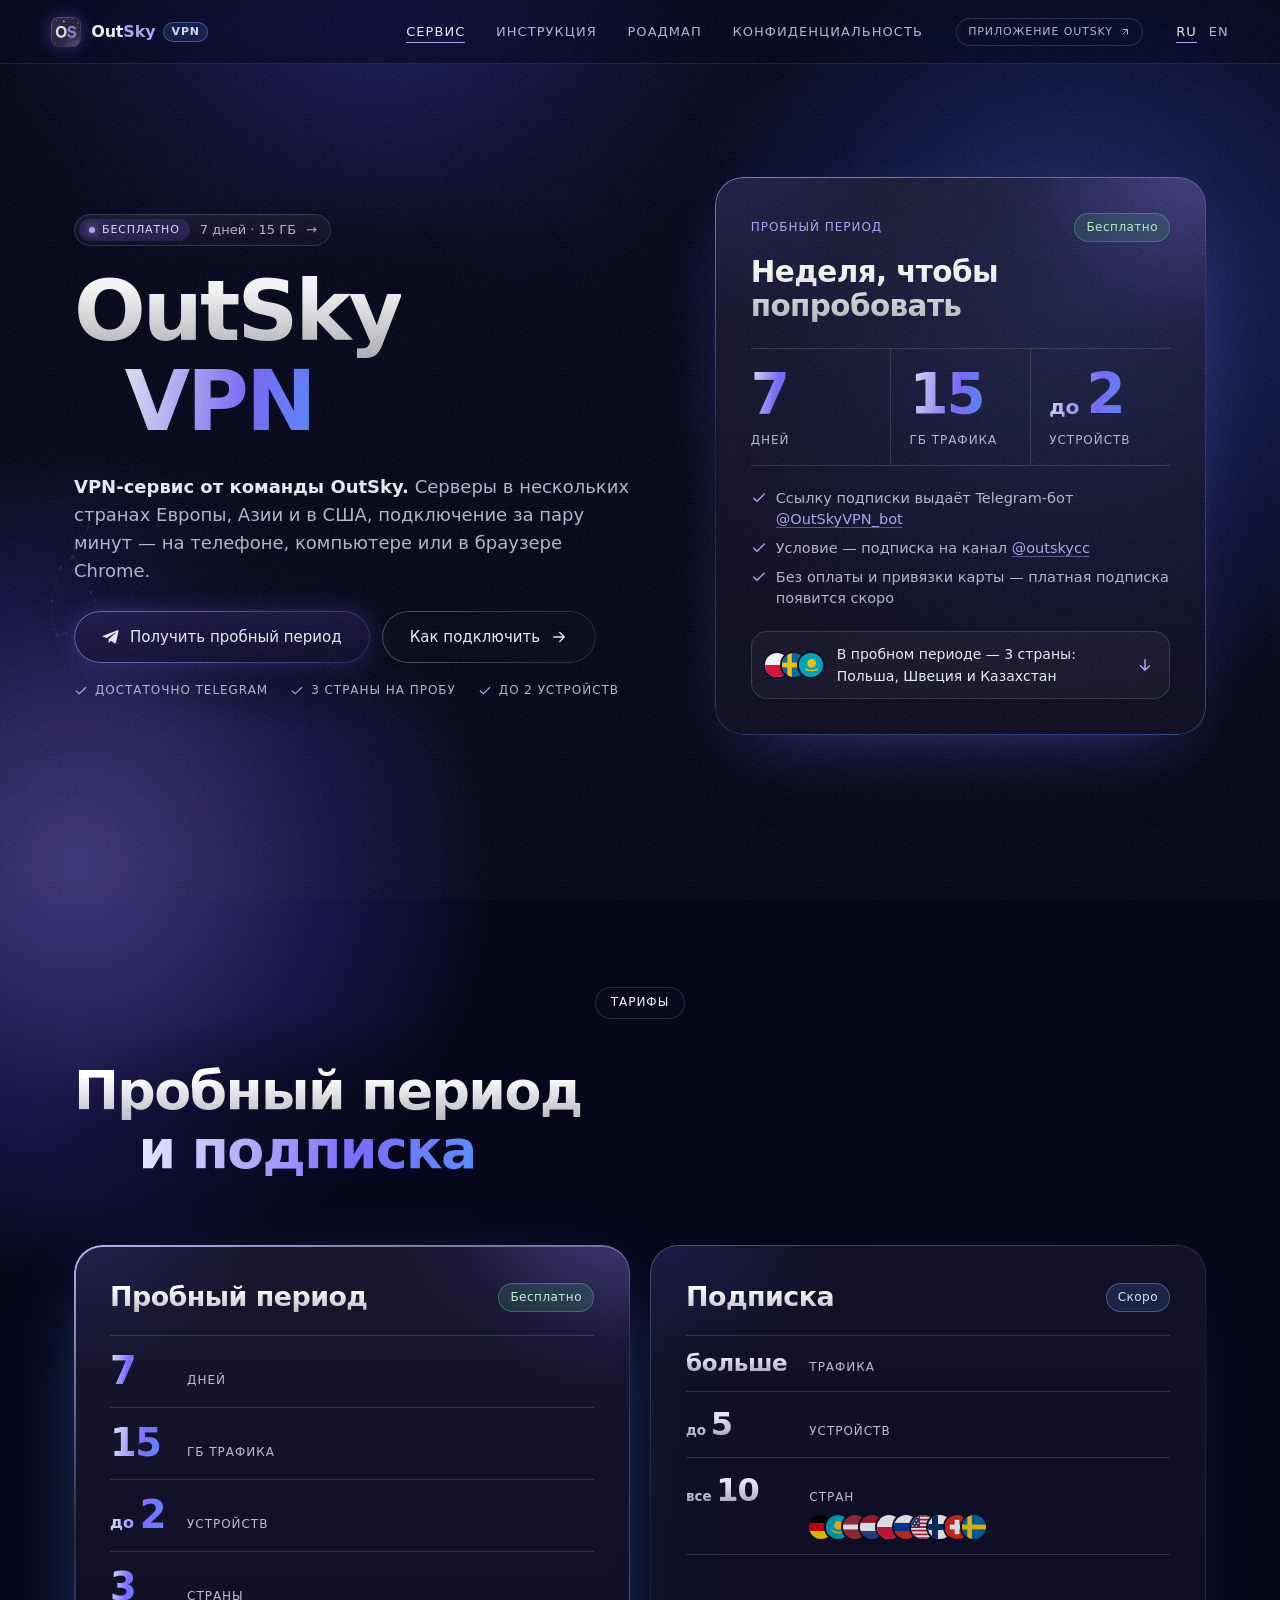
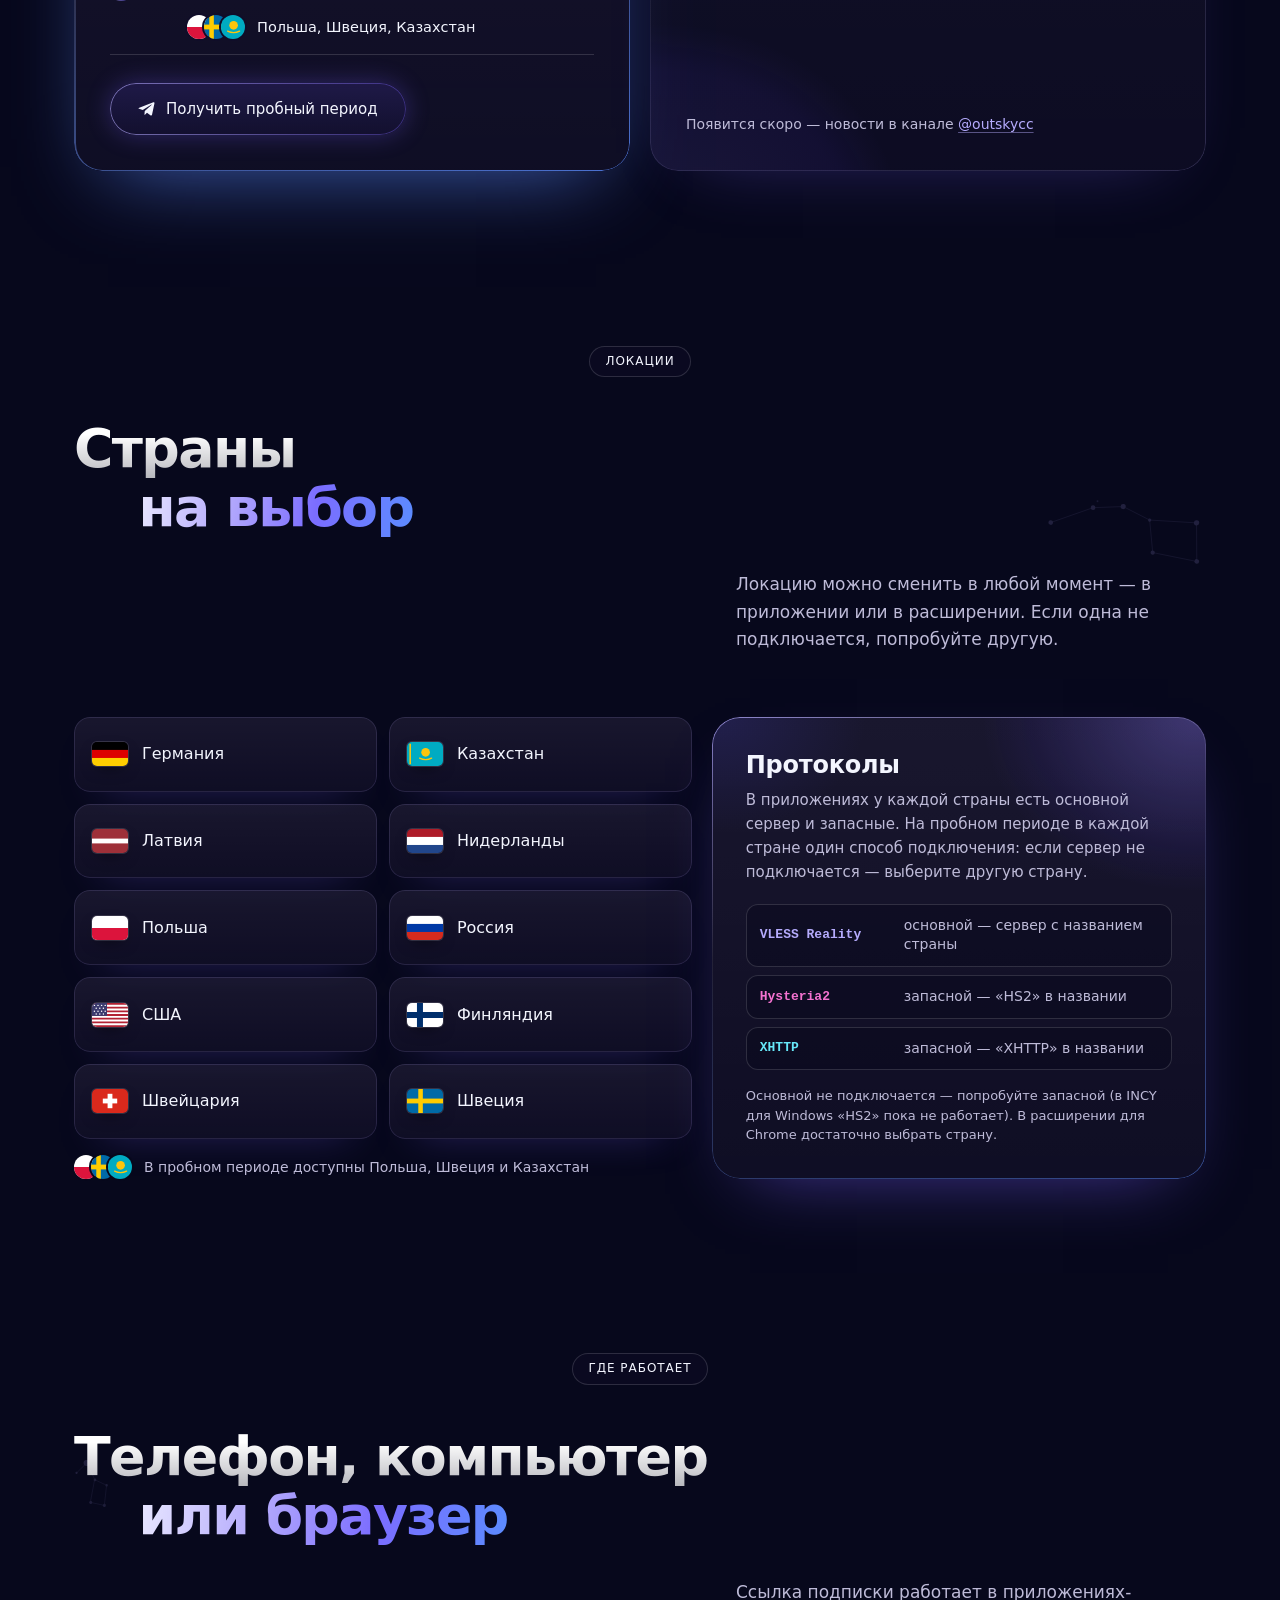
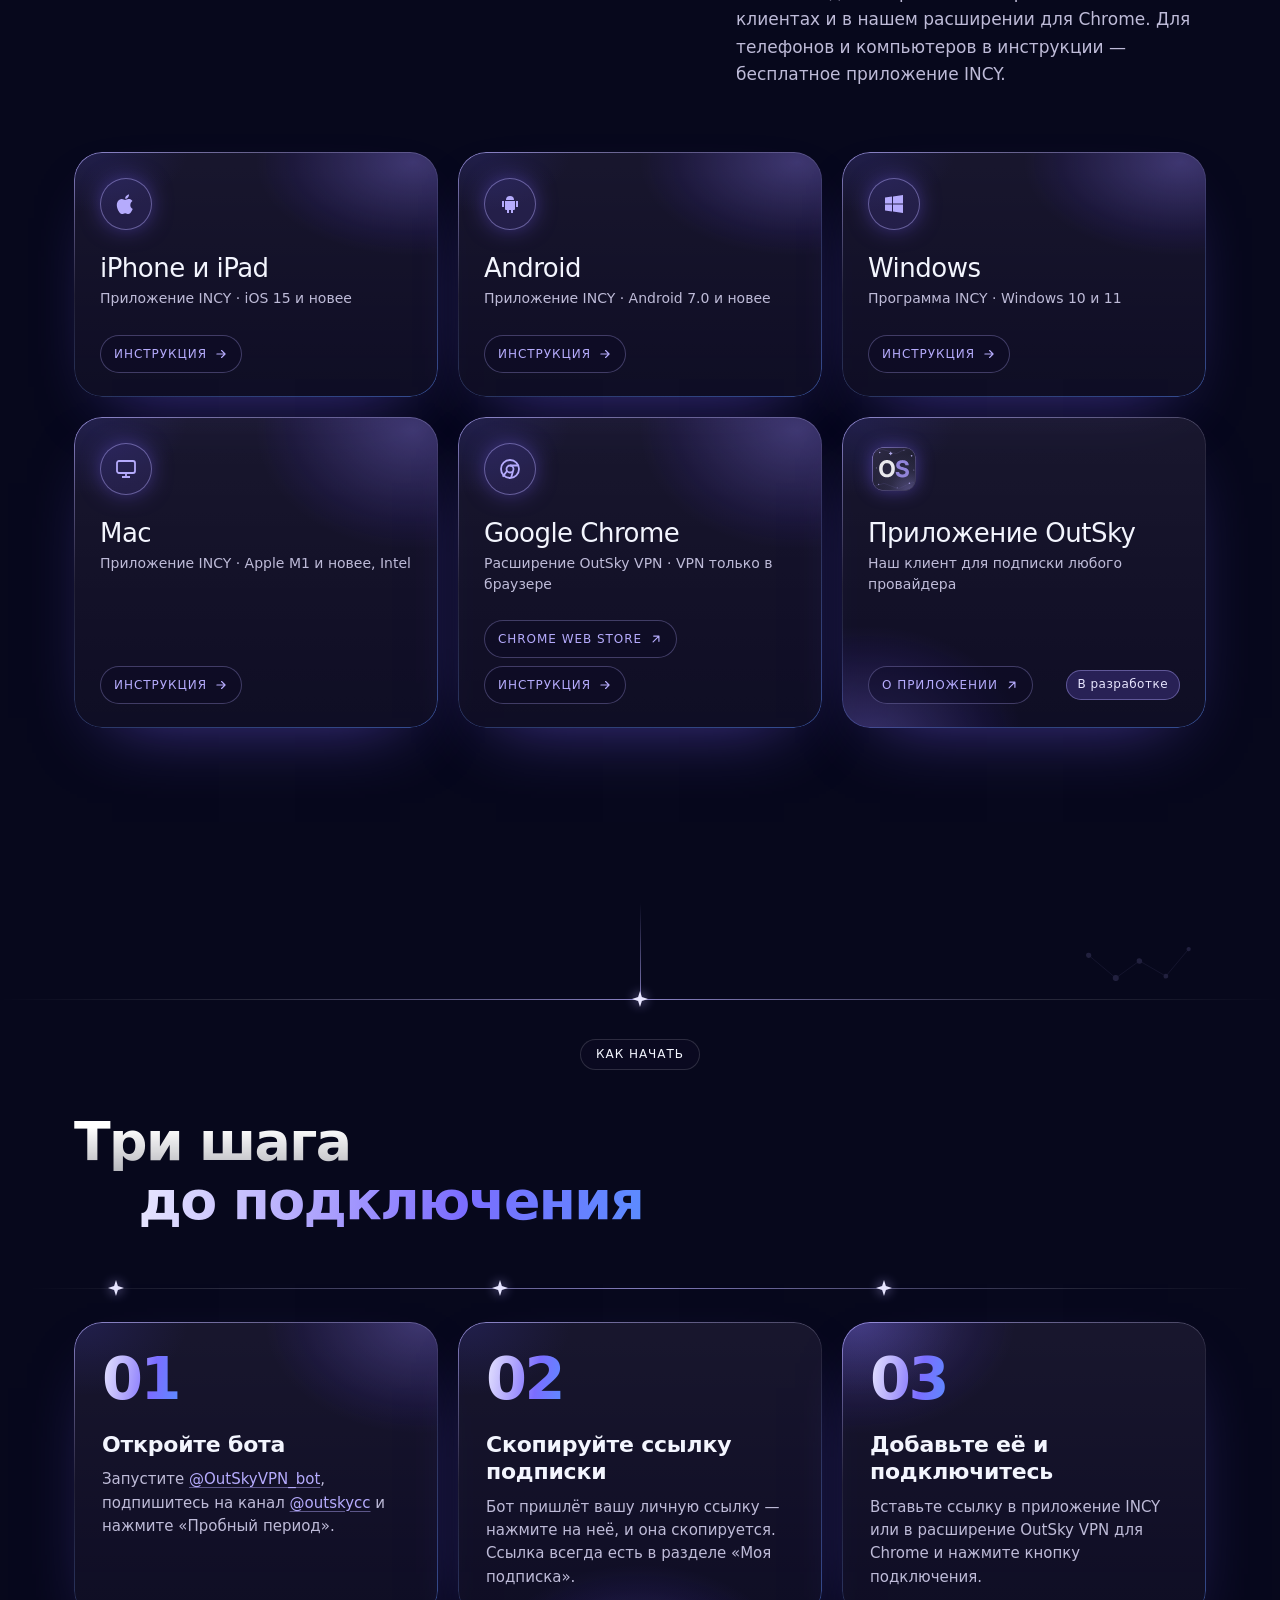
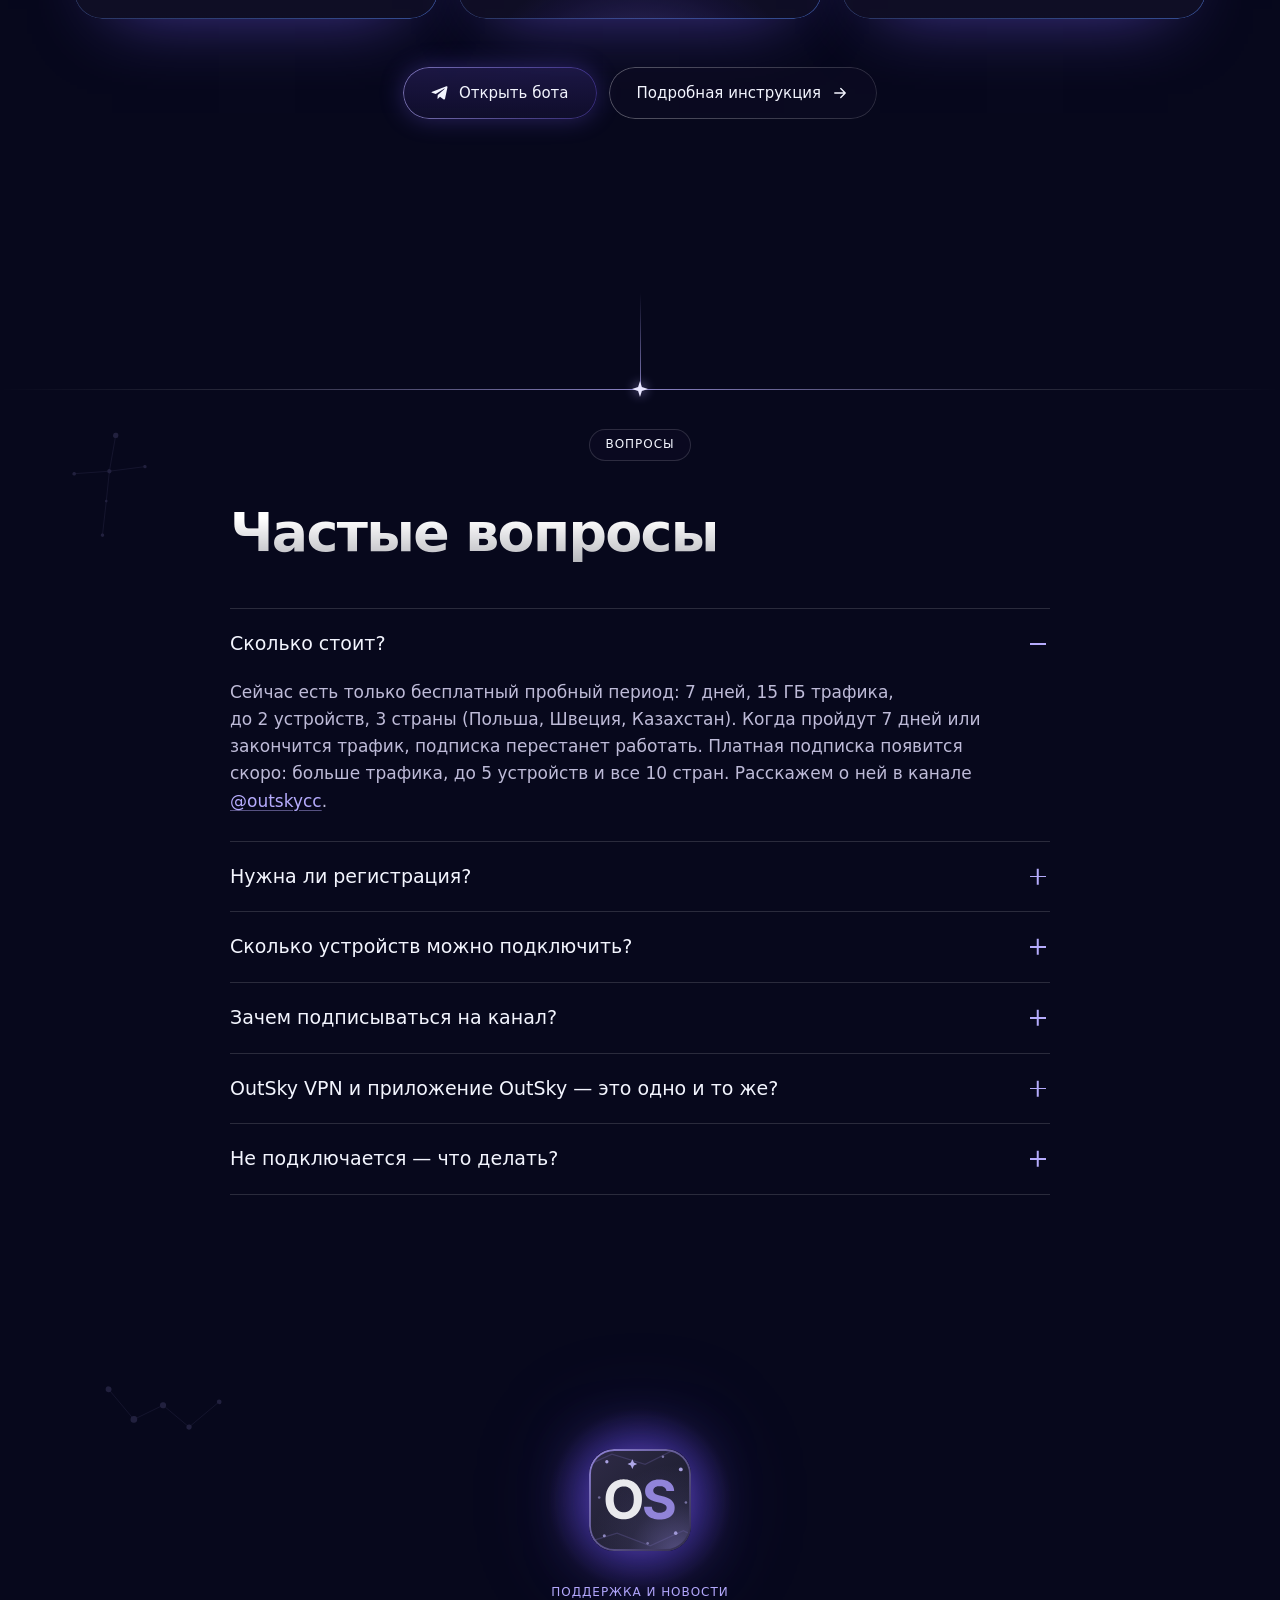
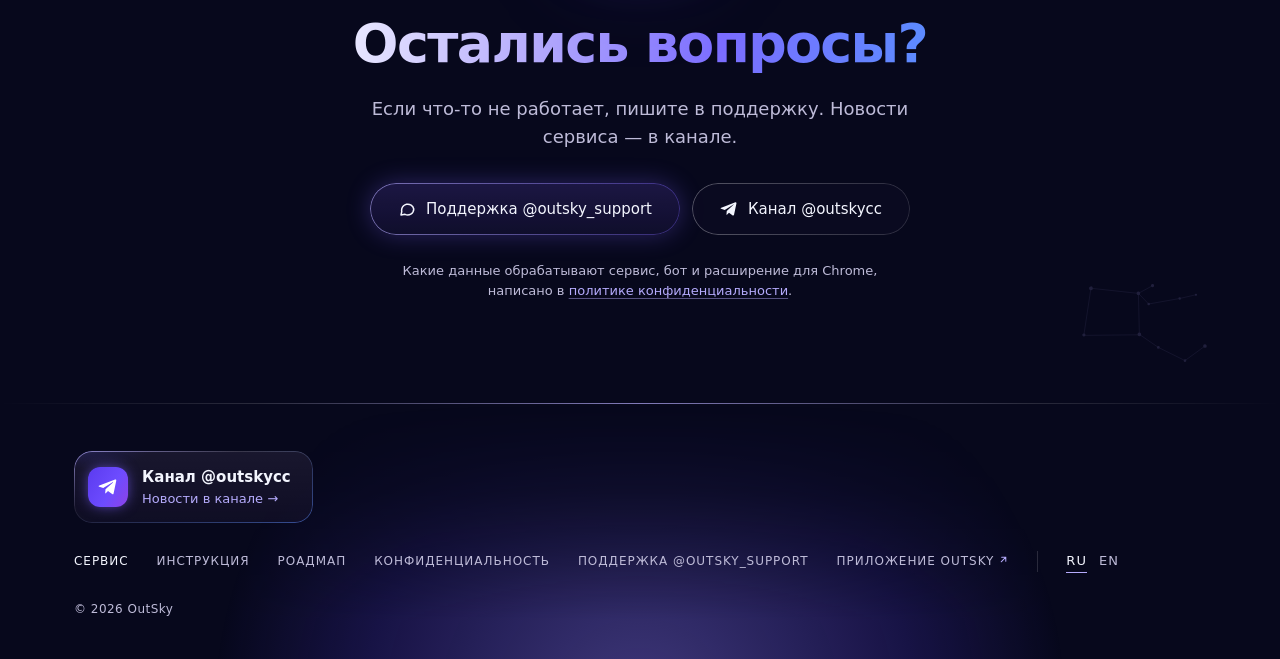
==== commit d9960657: "Канал сервиса — @outskycc (условие пробного периода), политика от 20.10 Co-Authored-By: Claude Opus " ====
--- a/index.html
+++ b/index.html
@@ -119,7 +119,7 @@
       </div>
       <ul class="mini">
         <li><svg viewBox="0 0 24 24" fill="none" stroke="currentColor" stroke-width="2" stroke-linecap="round" aria-hidden="true"><path d="M20 6 9 17l-5-5"/></svg><span>Ссылку подписки выдаёт Telegram-бот <a href="https://t.me/OutSkyVPN_bot">@OutSkyVPN_bot</a></span></li>
-        <li><svg viewBox="0 0 24 24" fill="none" stroke="currentColor" stroke-width="2" stroke-linecap="round" aria-hidden="true"><path d="M20 6 9 17l-5-5"/></svg><span>Условие — подписка на канал <a href="https://t.me/outskyapp">@outskyapp</a></span></li>
+        <li><svg viewBox="0 0 24 24" fill="none" stroke="currentColor" stroke-width="2" stroke-linecap="round" aria-hidden="true"><path d="M20 6 9 17l-5-5"/></svg><span>Условие — подписка на канал <a href="https://t.me/outskycc">@outskycc</a></span></li>
         <li><svg viewBox="0 0 24 24" fill="none" stroke="currentColor" stroke-width="2" stroke-linecap="round" aria-hidden="true"><path d="M20 6 9 17l-5-5"/></svg><span>Без оплаты и привязки карты&nbsp;— платная подписка появится скоро</span></li>
       </ul>
       <a class="vp-flags" href="#locations"><span class="vp-fs" aria-hidden="true"><i><svg viewBox="0 0 30 20" preserveAspectRatio="xMidYMid slice"><use href="#f-pl"/></svg></i><i><svg viewBox="0 0 30 20" preserveAspectRatio="xMidYMid slice"><use href="#f-se"/></svg></i><i><svg viewBox="0 0 30 20" preserveAspectRatio="xMidYMid slice"><use href="#f-kz"/></svg></i></span><span class="vp-fl-t">В пробном периоде — 3&nbsp;страны: Польша, Швеция и Казахстан</span><svg class="vp-fl-a" viewBox="0 0 24 24" fill="none" stroke="currentColor" stroke-width="2" stroke-linecap="round" stroke-linejoin="round" aria-hidden="true"><path d="M12 5v14M6 13l6 6 6-6"/></svg></a>
@@ -152,7 +152,7 @@
         <li><b><small>до </small>5</b> <span>устройств</span></li>
         <li><b><small>все </small>10</b> <span>стран <span class="vp-tc-cn"><span class="vp-fs" aria-hidden="true"><i><svg viewBox="0 0 30 20" preserveAspectRatio="xMidYMid slice"><use href="#f-de"/></svg></i><i><svg viewBox="0 0 30 20" preserveAspectRatio="xMidYMid slice"><use href="#f-kz"/></svg></i><i><svg viewBox="0 0 30 20" preserveAspectRatio="xMidYMid slice"><use href="#f-lv"/></svg></i><i><svg viewBox="0 0 30 20" preserveAspectRatio="xMidYMid slice"><use href="#f-nl"/></svg></i><i><svg viewBox="0 0 30 20" preserveAspectRatio="xMidYMid slice"><use href="#f-pl"/></svg></i><i><svg viewBox="0 0 30 20" preserveAspectRatio="xMidYMid slice"><use href="#f-ru"/></svg></i><i><svg viewBox="0 0 30 20" preserveAspectRatio="xMidYMid slice"><use href="#f-us"/></svg></i><i><svg viewBox="0 0 30 20" preserveAspectRatio="xMidYMid slice"><use href="#f-fi"/></svg></i><i><svg viewBox="0 0 30 20" preserveAspectRatio="xMidYMid slice"><use href="#f-ch"/></svg></i><i><svg viewBox="0 0 30 20" preserveAspectRatio="xMidYMid slice"><use href="#f-se"/></svg></i></span></span></span></li>
       </ul>
-      <p class="fnote">Появится скоро — новости в канале <a href="https://t.me/outskyapp">@outskyapp</a></p>
+      <p class="fnote">Появится скоро — новости в канале <a href="https://t.me/outskycc">@outskycc</a></p>
     </section>
   </div>
 </section>
@@ -241,7 +241,7 @@
     <ol class="vp-steps">
       <li class="rv" style="--i:0"><svg class="vp-star" viewBox="0 0 16 16" aria-hidden="true"><path d="M8 0l1.9 6.1L16 8l-6.1 1.9L8 16l-1.9-6.1L0 8l6.1-1.9z"/></svg>
         <div class="pane" style="--gx:88%; --gy:8%"><span class="vp-sn" aria-hidden="true">01</span><h3>Откройте бота</h3>
-        <p>Запустите <a href="https://t.me/OutSkyVPN_bot">@OutSkyVPN_bot</a>, подпишитесь на канал <a href="https://t.me/outskyapp">@outskyapp</a> и нажмите «Пробный период».</p></div></li>
+        <p>Запустите <a href="https://t.me/OutSkyVPN_bot">@OutSkyVPN_bot</a>, подпишитесь на канал <a href="https://t.me/outskycc">@outskycc</a> и нажмите «Пробный период».</p></div></li>
       <li class="rv" style="--i:1"><svg class="vp-star" viewBox="0 0 16 16" aria-hidden="true"><path d="M8 0l1.9 6.1L16 8l-6.1 1.9L8 16l-1.9-6.1L0 8l6.1-1.9z"/></svg>
         <div class="pane" style="--gx:50%; --gy:108%"><span class="vp-sn" aria-hidden="true">02</span><h3>Скопируйте ссылку подписки</h3>
         <p>Бот пришлёт вашу личную ссылку — нажмите на неё, и она скопируется. Ссылка всегда есть в разделе «Моя подписка».</p></div></li>
@@ -266,10 +266,10 @@
     <span class="kick rv">Вопросы</span>
     <h2 class="h2 wr rv hole" id="q-h"><span class="ln" style="--i:0">Частые вопросы</span></h2>
     <div class="faq-list">
-      <details open><summary>Сколько стоит?</summary><p>Сейчас есть только бесплатный пробный период: 7&nbsp;дней, 15&nbsp;ГБ трафика, до&nbsp;2&nbsp;устройств, 3&nbsp;страны (Польша, Швеция, Казахстан). Когда пройдут 7&nbsp;дней или закончится трафик, подписка перестанет работать. Платная подписка появится скоро: больше трафика, до&nbsp;5&nbsp;устройств и все 10&nbsp;стран. Расскажем о ней в канале <a href="https://t.me/outskyapp">@outskyapp</a>.</p></details>
+      <details open><summary>Сколько стоит?</summary><p>Сейчас есть только бесплатный пробный период: 7&nbsp;дней, 15&nbsp;ГБ трафика, до&nbsp;2&nbsp;устройств, 3&nbsp;страны (Польша, Швеция, Казахстан). Когда пройдут 7&nbsp;дней или закончится трафик, подписка перестанет работать. Платная подписка появится скоро: больше трафика, до&nbsp;5&nbsp;устройств и все 10&nbsp;стран. Расскажем о ней в канале <a href="https://t.me/outskycc">@outskycc</a>.</p></details>
       <details><summary>Нужна ли регистрация?</summary><p>Отдельная регистрация не нужна — достаточно Telegram. Ссылку подписки выдаёт бот <a href="https://t.me/OutSkyVPN_bot">@OutSkyVPN_bot</a>.</p></details>
       <details><summary>Сколько устройств можно подключить?</summary><p>На пробном периоде — до двух, например телефон и компьютер; в платной подписке будет до пяти. Каждое VPN-приложение на устройстве считается отдельно. На пробном периоде подписка работает только в VPN-приложениях, которые передают идентификатор устройства, — например, INCY и Happ. Освободить место можно в боте («Моя подписка» → «Устройства», сброс — раз в сутки) или через <a href="https://t.me/outsky_support">@outsky_support</a>.</p></details>
-      <details><summary>Зачем подписываться на канал?</summary><p>Это условие пробного периода. В канале <a href="https://t.me/outskyapp">@outskyapp</a> — новости сервиса и приложения OutSky.</p></details>
+      <details><summary>Зачем подписываться на канал?</summary><p>Это условие пробного периода. В канале <a href="https://t.me/outskycc">@outskycc</a> — новости сервиса OutSky VPN; новости приложения OutSky — в <a href="https://t.me/outskyapp">@outskyapp</a>.</p></details>
       <details><summary>OutSky VPN и приложение OutSky — это одно и то же?</summary><p>Нет. OutSky VPN — сервис: серверы и подписка. Приложение OutSky — отдельный бесплатный клиент для подписки любого провайдера, оно в разработке. Пользоваться сервисом можно уже сейчас — через INCY или расширение для Chrome.</p></details>
       <details><summary>Не подключается — что делать?</summary><p>Выберите другой сервер или локацию. Не помогло — напишите в поддержку <a href="https://t.me/outsky_support">@outsky_support</a>: какое у вас устройство и что видно на экране, лучше со скриншотом.</p></details>
     </div>
@@ -285,10 +285,10 @@
     <span class="fin-mark rv" aria-hidden="true"><img src="/assets/img/favicon.svg" alt="" width="132" height="132"></span>
     <p class="micro rv vp-fin-k">Поддержка и новости</p>
     <h2 class="h2 wr rv" id="sup-h"><span class="ln acc" style="--i:0">Остались вопросы?</span></h2>
-    <p class="vp-fin-p rv">Если что-то не работает, пишите в поддержку. Новости сервиса и приложения OutSky — в канале.</p>
+    <p class="vp-fin-p rv">Если что-то не работает, пишите в поддержку. Новости сервиса — в канале.</p>
     <div class="ctas rv">
       <a class="pill pill-main" href="https://t.me/outsky_support"><span class="comet" aria-hidden="true"><i></i></span><svg viewBox="0 0 24 24" fill="none" stroke="currentColor" stroke-width="2" stroke-linecap="round" stroke-linejoin="round" aria-hidden="true"><path d="M21 12a8 8 0 0 1-11.6 7.1L4 20l1-4.6A8 8 0 1 1 21 12z"/></svg><span>Поддержка @outsky_support</span></a>
-      <a class="pill pill-line" href="https://t.me/outskyapp"><span class="comet" aria-hidden="true"><i></i></span><svg viewBox="0 0 24 24" fill="currentColor" aria-hidden="true"><path d="M21.9 4.6 18.7 19.7c-.2 1-.9 1.3-1.8.8l-4.9-3.6-2.4 2.3c-.3.3-.5.5-1 .5l.4-5 9-8.2c.4-.4-.1-.6-.6-.2L6.3 13.3l-4.8-1.5c-1-.3-1-1 .2-1.5l18.8-7.2c.9-.3 1.6.2 1.4 1.5z"/></svg><span>Канал @outskyapp</span></a>
+      <a class="pill pill-line" href="https://t.me/outskycc"><span class="comet" aria-hidden="true"><i></i></span><svg viewBox="0 0 24 24" fill="currentColor" aria-hidden="true"><path d="M21.9 4.6 18.7 19.7c-.2 1-.9 1.3-1.8.8l-4.9-3.6-2.4 2.3c-.3.3-.5.5-1 .5l.4-5 9-8.2c.4-.4-.1-.6-.6-.2L6.3 13.3l-4.8-1.5c-1-.3-1-1 .2-1.5l18.8-7.2c.9-.3 1.6.2 1.4 1.5z"/></svg><span>Канал @outskycc</span></a>
     </div>
     <p class="fnote rv vp-fin-n">Какие данные обрабатывают сервис, бот и расширение для Chrome, написано в <a href="/privacy.html#ru">политике конфиденциальности</a>.</p>
   </div>
@@ -298,7 +298,7 @@
 <footer class="ft" id="links">
   <div class="neb" aria-hidden="true"><i class="bc"></i></div>
   <div class="wrap ft-in">
-    <a class="tg-card pane" href="https://t.me/outskyapp"><span class="ic" aria-hidden="true"><svg viewBox="0 0 24 24" fill="currentColor"><path d="M21.9 4.6 18.7 19.7c-.2 1-.9 1.3-1.8.8l-4.9-3.6-2.4 2.3c-.3.3-.5.5-1 .5l.4-5 9-8.2c.4-.4-.1-.6-.6-.2L6.3 13.3l-4.8-1.5c-1-.3-1-1 .2-1.5l18.8-7.2c.9-.3 1.6.2 1.4 1.5z"/></svg></span><span><b>Канал @outskyapp</b><small>Новости в канале →</small></span></a>
+    <a class="tg-card pane" href="https://t.me/outskycc"><span class="ic" aria-hidden="true"><svg viewBox="0 0 24 24" fill="currentColor"><path d="M21.9 4.6 18.7 19.7c-.2 1-.9 1.3-1.8.8l-4.9-3.6-2.4 2.3c-.3.3-.5.5-1 .5l.4-5 9-8.2c.4-.4-.1-.6-.6-.2L6.3 13.3l-4.8-1.5c-1-.3-1-1 .2-1.5l18.8-7.2c.9-.3 1.6.2 1.4 1.5z"/></svg></span><span><b>Канал @outskycc</b><small>Новости в канале →</small></span></a>
     <div class="ft-row">
       <nav class="ft-nav" aria-label="Ссылки"><a href="/" aria-current="page">Сервис</a><a href="/guide/">Инструкция</a><a href="/roadmap/">Роадмап</a><a href="/privacy.html#ru">Конфиденциальность</a><a href="https://t.me/outsky_support">Поддержка @outsky_support</a><a href="https://outsky.app/">Приложение OutSky<svg viewBox="0 0 24 24" fill="none" stroke="currentColor" stroke-width="2.2" stroke-linecap="round" stroke-linejoin="round" aria-hidden="true"><path d="M7 17 17 7M8 7h9v9"/></svg></a></nav>
       <div class="lang ft-lang" role="group" aria-label="Язык"><a class="on" href="/" hreflang="ru" aria-current="true">RU</a><a href="/en/" hreflang="en" lang="en">EN</a></div>
